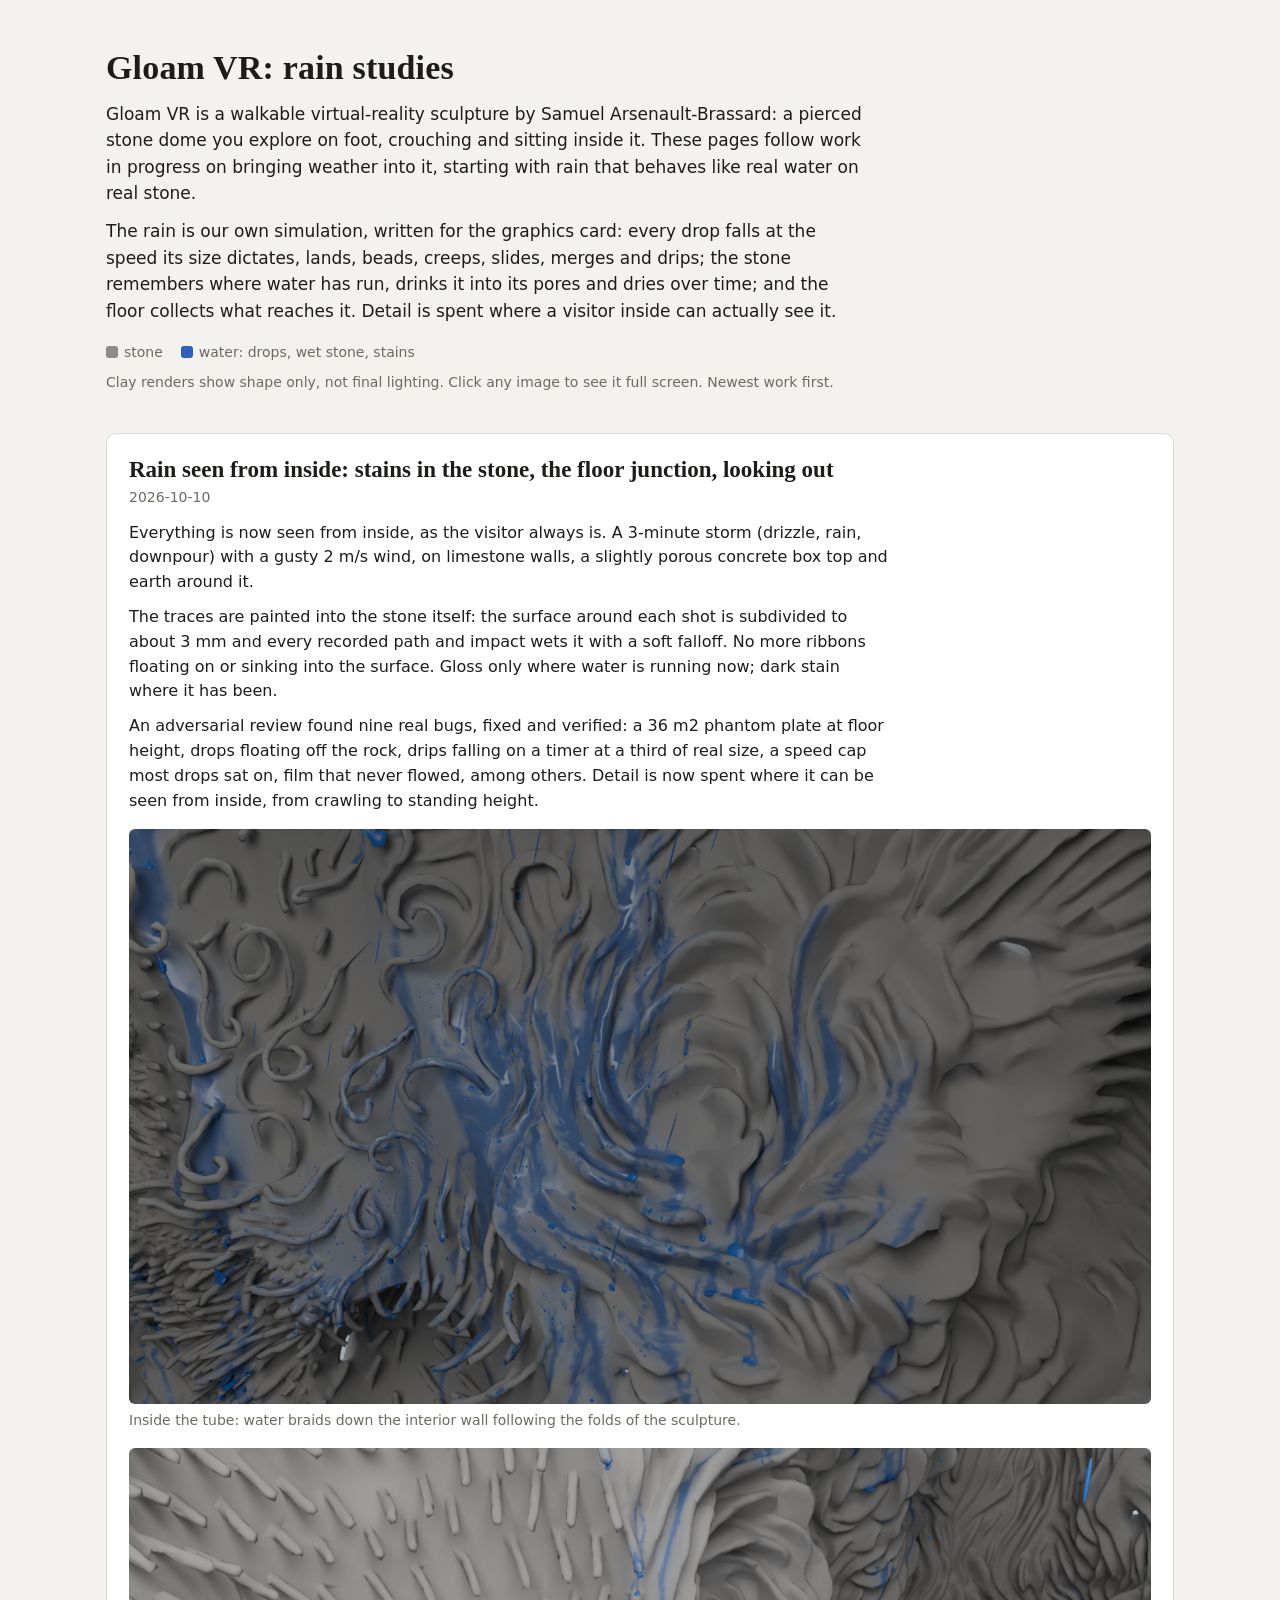
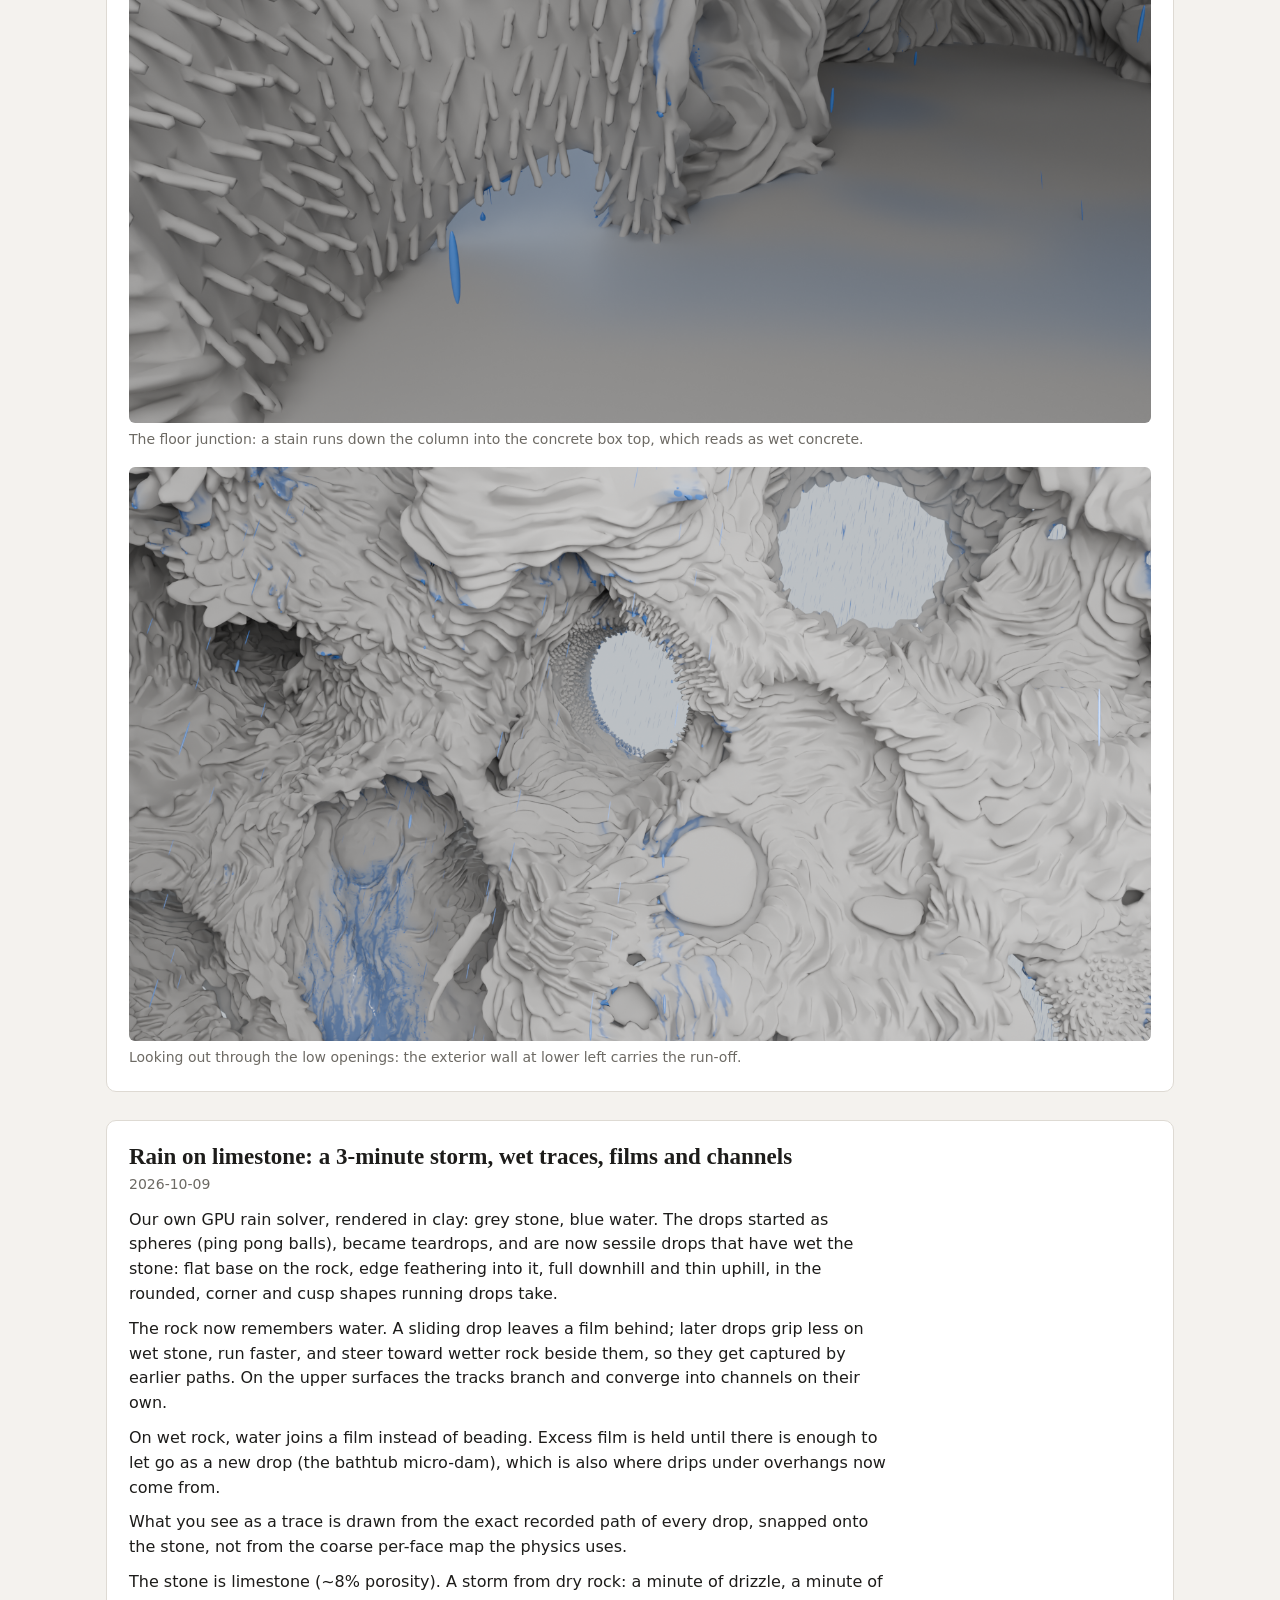
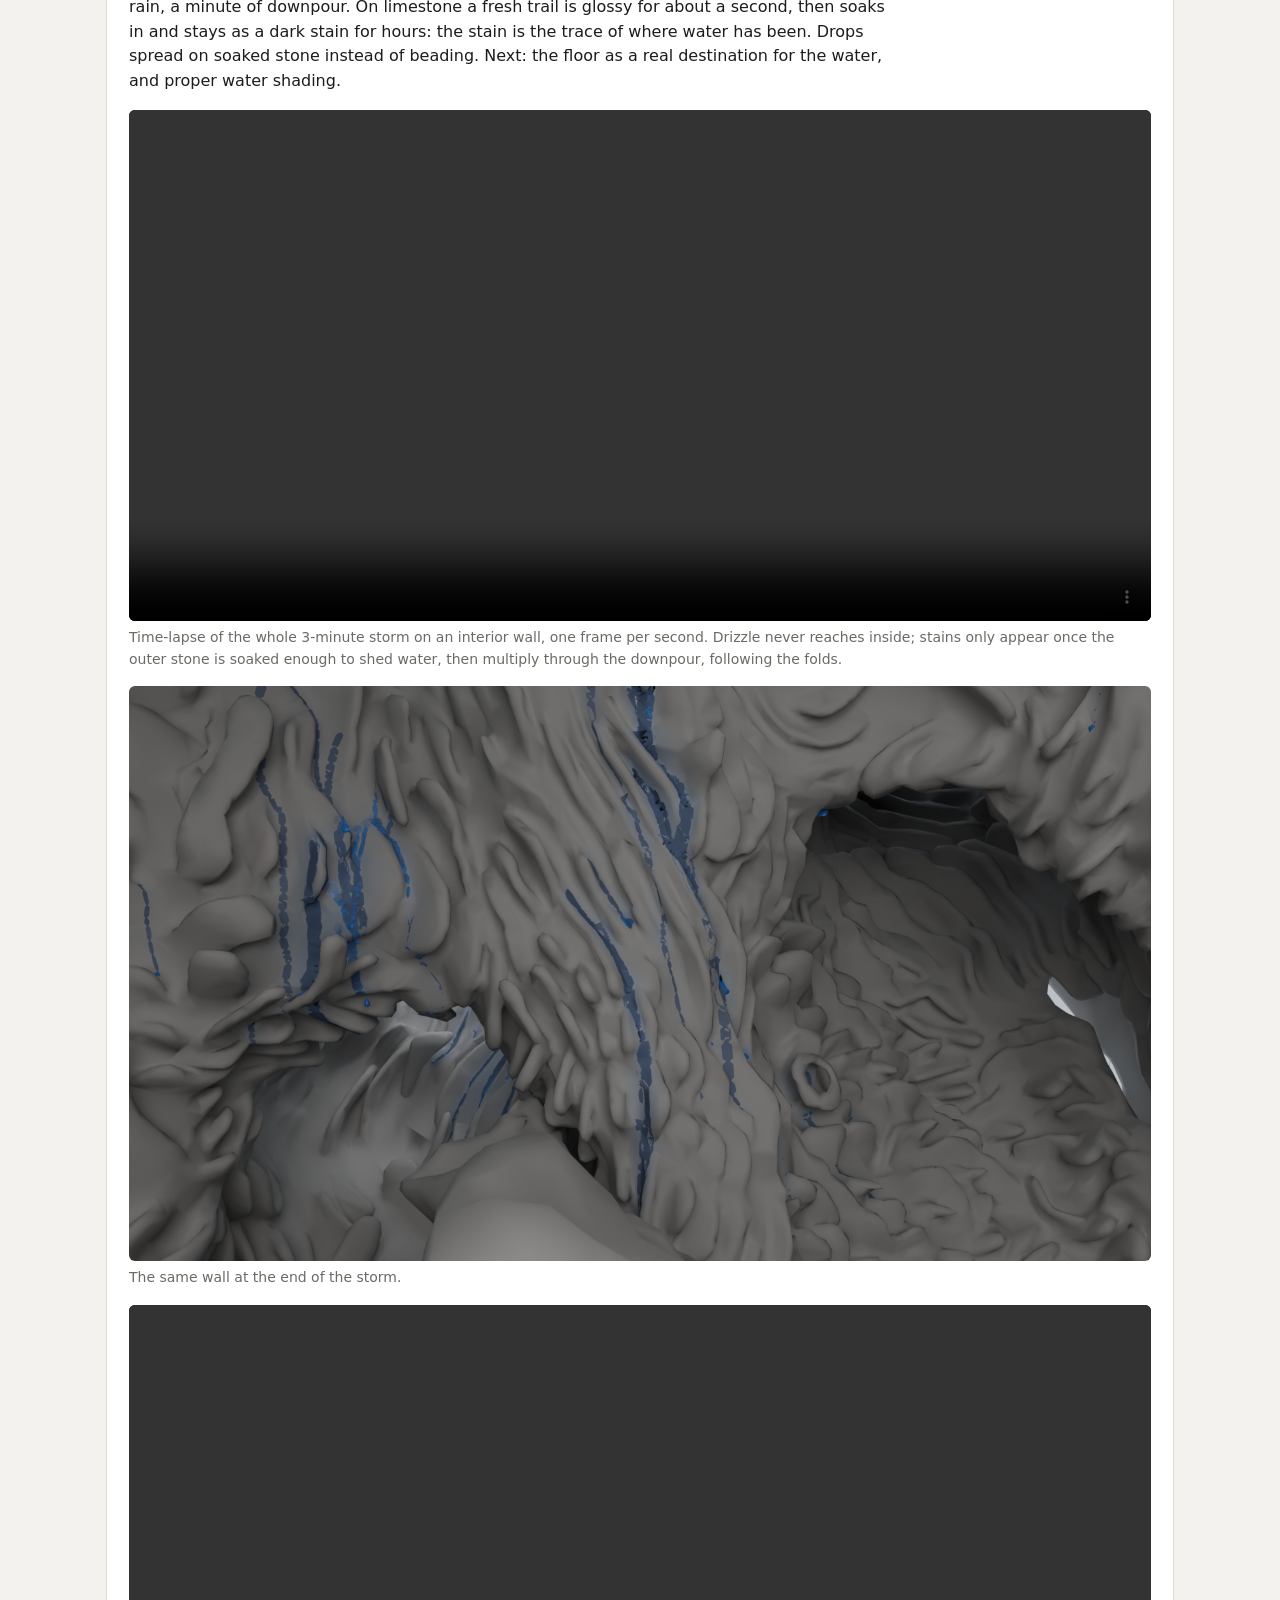
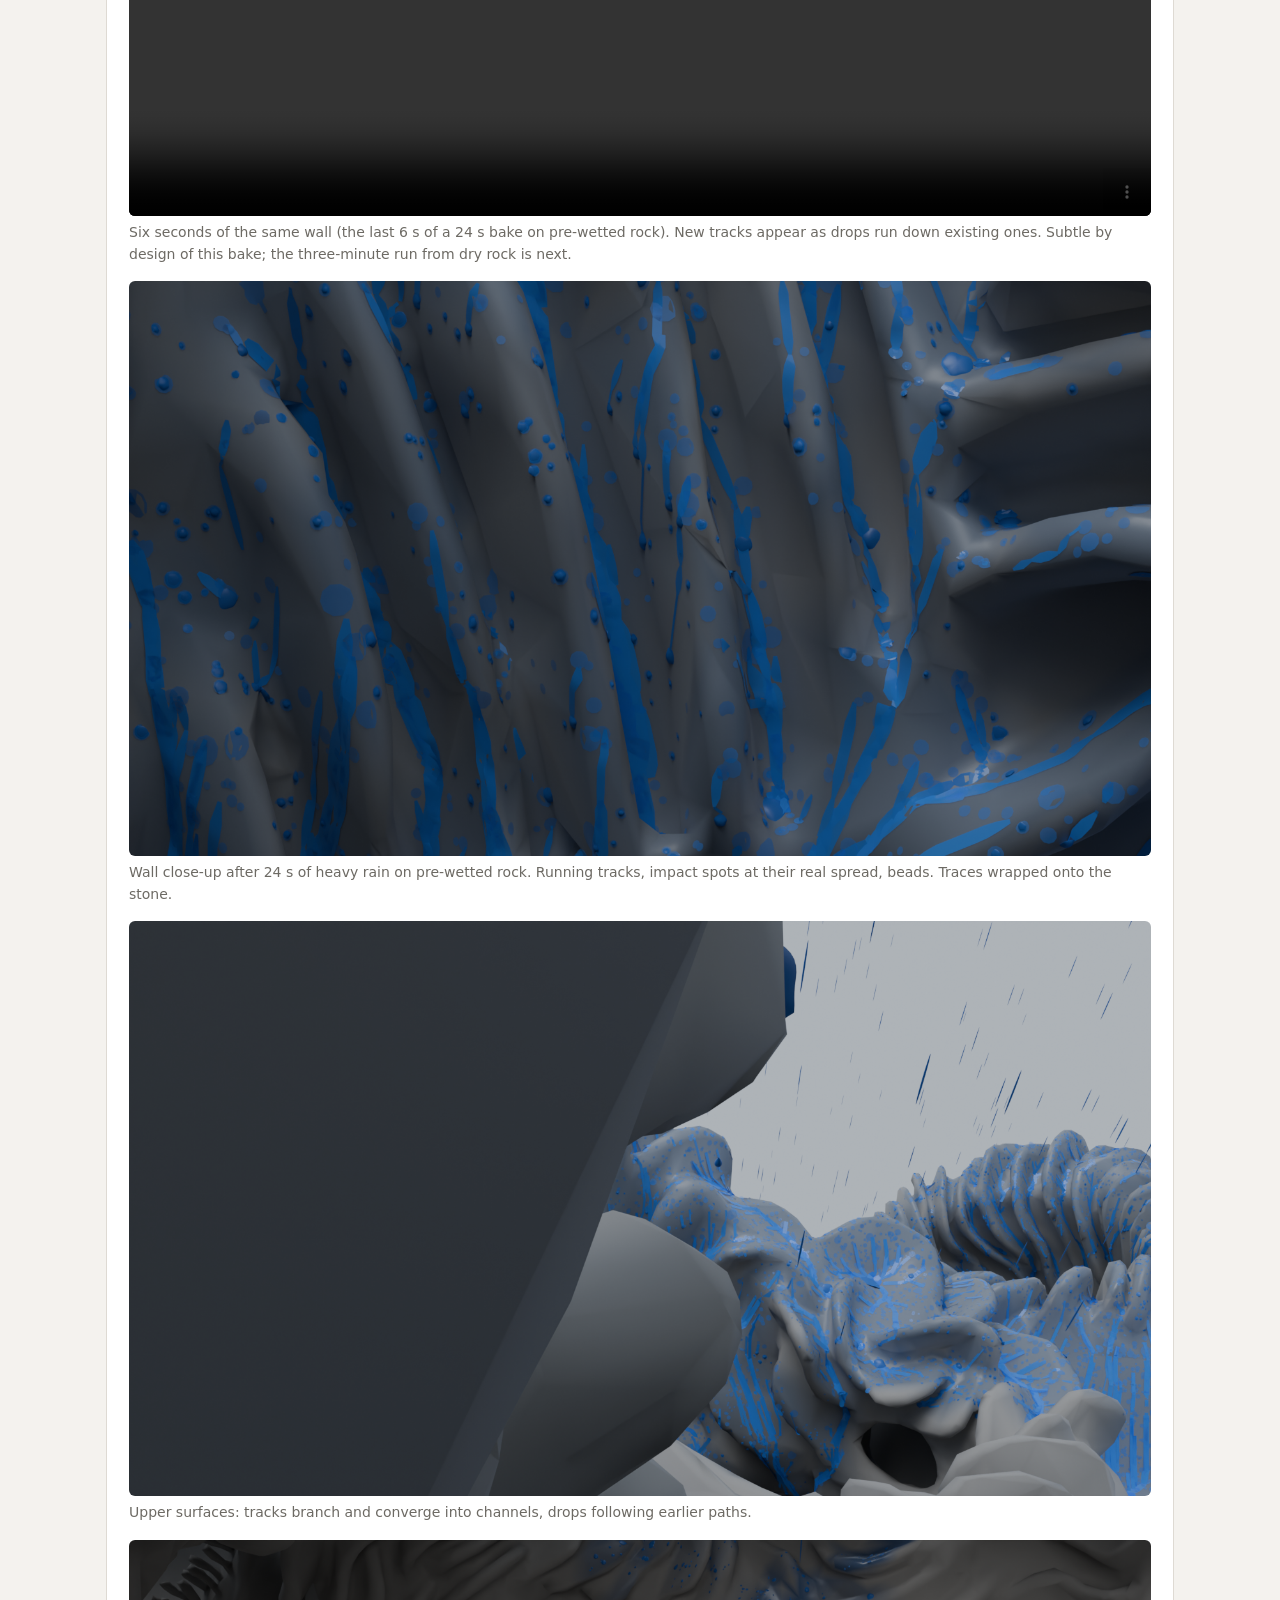
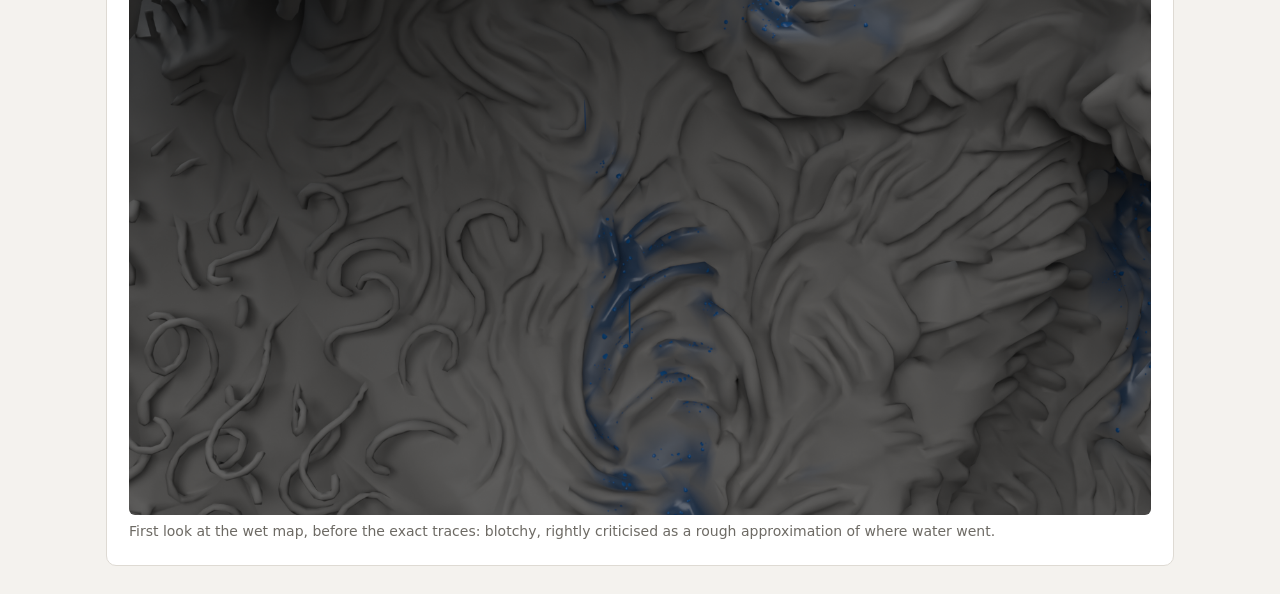
==== index.html @ 087cf515 "Make the site shareable: introduction, legend, typography Co-Authored-By: Claude Opus 5.5 <noreply@a" ====
<!doctype html>
<html lang="en">
<head>
<meta charset="utf-8">
<meta name="viewport" content="width=device-width, initial-scale=1">
<title>Gloam Rain Studies</title>
<style>
  :root {
    --bg: #f4f2ee; --fg: #1d1c1a; --muted: #6d6a64; --card: #ffffff; --line: #dedad3; --accent: #2f5fa8;
  }
  @media (prefers-color-scheme: dark) {
    :root { --bg: #121212; --fg: #e9e6e0; --muted: #9a958c; --card: #1c1c1b; --line: #2e2d2b; --accent: #7fa8e6; }
  }
  * { box-sizing: border-box; }
  body { margin: 0; background: var(--bg); color: var(--fg); font: 16px/1.55 system-ui, -apple-system, "Segoe UI", sans-serif; }
  header, main { max-width: 1100px; margin: 0 auto; padding: 0 16px; }
  header { padding-top: 48px; padding-bottom: 8px; }
  h1 { font: 600 34px/1.15 Georgia, "Times New Roman", serif; margin: 0 0 14px; letter-spacing: 0.005em; }
  .lede { max-width: 760px; margin: 0 0 12px; font-size: 17px; }
  .legend { display: flex; flex-wrap: wrap; gap: 8px 18px; align-items: center; margin: 18px 0 4px; font-size: 14px; color: var(--muted); }
  .legend .sw { display: inline-block; width: 12px; height: 12px; border-radius: 3px; margin-right: 6px; vertical-align: -1px; }
  .legend .stone { background: #8f8d89; } .legend .water { background: #2f5fbf; }
  .legend .note { flex-basis: 100%; }
  .review { background: var(--card); border: 1px solid var(--line); border-radius: 10px; padding: 22px; margin: 28px 0; }
  .review h2 { margin: 0; font: 600 23px/1.25 Georgia, "Times New Roman", serif; }
  .notes { max-width: 760px; }
  .meta { color: var(--muted); font-size: 14px; margin: 2px 0 12px; }
  .notes { margin: 0 0 16px; }
  .notes p { margin: 0 0 10px; }
  .media { display: grid; gap: 16px; }
  figure { margin: 0; }
  figure img, figure video { width: 100%; height: auto; display: block; border-radius: 6px; background: #000; }
  figcaption { color: var(--muted); font-size: 14px; margin-top: 6px; }
  a { color: var(--accent); }
  .empty { color: var(--muted); }
  figure img { cursor: zoom-in; }
  #lightbox { position: fixed; inset: 0; background: rgba(0, 0, 0, 0.94); display: none; z-index: 10;
              align-items: center; justify-content: center; cursor: zoom-out; }
  #lightbox.open { display: flex; }
  #lightbox img { max-width: 100vw; max-height: 100vh; object-fit: contain; }
  #lightbox .cap { position: fixed; left: 0; right: 0; bottom: 0; padding: 10px 16px; color: #ddd; font-size: 14px;
                   background: linear-gradient(transparent, rgba(0, 0, 0, 0.8)); text-align: center; }
  #lightbox button { position: fixed; top: 10px; right: 12px; background: none; border: 0; color: #eee;
                     font-size: 34px; line-height: 1; cursor: pointer; padding: 6px 10px; }
</style>
</head>
<body>
<header>
  <h1>Gloam VR: rain studies</h1>
  <p class="lede">Gloam VR is a walkable virtual-reality sculpture by Samuel Arsenault-Brassard: a pierced stone dome you
    explore on foot, crouching and sitting inside it. These pages follow work in progress on bringing weather into it,
    starting with rain that behaves like real water on real stone.</p>
  <p class="lede">The rain is our own simulation, written for the graphics card: every drop falls at the speed its size
    dictates, lands, beads, creeps, slides, merges and drips; the stone remembers where water has run, drinks it into its
    pores and dries over time; and the floor collects what reaches it. Detail is spent where a visitor inside can
    actually see it.</p>
  <div class="legend">
    <span><i class="sw stone"></i>stone</span>
    <span><i class="sw water"></i>water: drops, wet stone, stains</span>
    <span class="note">Clay renders show shape only, not final lighting. Click any image to see it full screen.
      Newest work first.</span>
  </div>
</header>
<main id="reviews"><p class="empty">Loading...</p></main>
<div id="lightbox" role="dialog" aria-label="Full screen image"><img alt=""><div class="cap"></div><button aria-label="Close">&times;</button></div>
<script>
  // full screen viewer: click an image; Esc, click or the x closes; arrows step through that review's images
  const lb = document.getElementById("lightbox"), lbImg = lb.querySelector("img"), lbCap = lb.querySelector(".cap");
  let group = [], at = 0;
  function show(i) { at = (i + group.length) % group.length; lbImg.src = group[at].src; lbCap.textContent = group[at].alt || ""; }
  function openFrom(img) {
    group = Array.from(img.closest(".review").querySelectorAll("figure img"));
    show(group.indexOf(img)); lb.classList.add("open");
    if (lb.requestFullscreen) lb.requestFullscreen().catch(() => {});
  }
  function close() { lb.classList.remove("open"); if (document.fullscreenElement) document.exitFullscreen().catch(() => {}); }
  lb.addEventListener("click", close);
  document.addEventListener("fullscreenchange", () => { if (!document.fullscreenElement) lb.classList.remove("open"); });
  document.addEventListener("keydown", e => {
    if (!lb.classList.contains("open")) return;
    if (e.key === "Escape") close();
    else if (e.key === "ArrowRight") show(at + 1);
    else if (e.key === "ArrowLeft") show(at - 1);
  });
  document.addEventListener("click", e => { if (e.target.matches("figure img")) openFrom(e.target); });
</script>
<script>
  // reviews.json: [{id, date, title, notes: [paragraphs], media: [{type: "image"|"video", src, caption}]}]
  fetch("reviews.json", { cache: "no-store" })
    .then(r => r.json())
    .then(list => {
      const root = document.getElementById("reviews");
      root.innerHTML = "";
      list.sort((a, b) => (a.date < b.date ? 1 : -1));
      for (const rv of list) {
        const sec = document.createElement("section");
        sec.className = "review"; sec.id = rv.id;
        const h = document.createElement("h2"); h.textContent = rv.title; sec.appendChild(h);
        const m = document.createElement("div"); m.className = "meta"; m.textContent = rv.date; sec.appendChild(m);
        const notes = document.createElement("div"); notes.className = "notes";
        for (const para of rv.notes || []) { const p = document.createElement("p"); p.textContent = para; notes.appendChild(p); }
        sec.appendChild(notes);
        const grid = document.createElement("div"); grid.className = "media";
        for (const it of rv.media || []) {
          const fig = document.createElement("figure");
          let el;
          if (it.type === "video") {
            el = document.createElement("video");
            el.src = it.src; el.controls = true; el.loop = true; el.muted = true; el.playsInline = true; el.preload = "metadata";
          } else {
            el = document.createElement("img"); el.src = it.src; el.loading = "lazy"; el.alt = it.caption || "";
          }
          fig.appendChild(el);
          if (it.caption) { const c = document.createElement("figcaption"); c.textContent = it.caption; fig.appendChild(c); }
          grid.appendChild(fig);
        }
        sec.appendChild(grid);
        root.appendChild(sec);
      }
    })
    .catch(() => { document.getElementById("reviews").innerHTML = '<p class="empty">Could not load reviews.json.</p>'; });
</script>
</body>
</html>
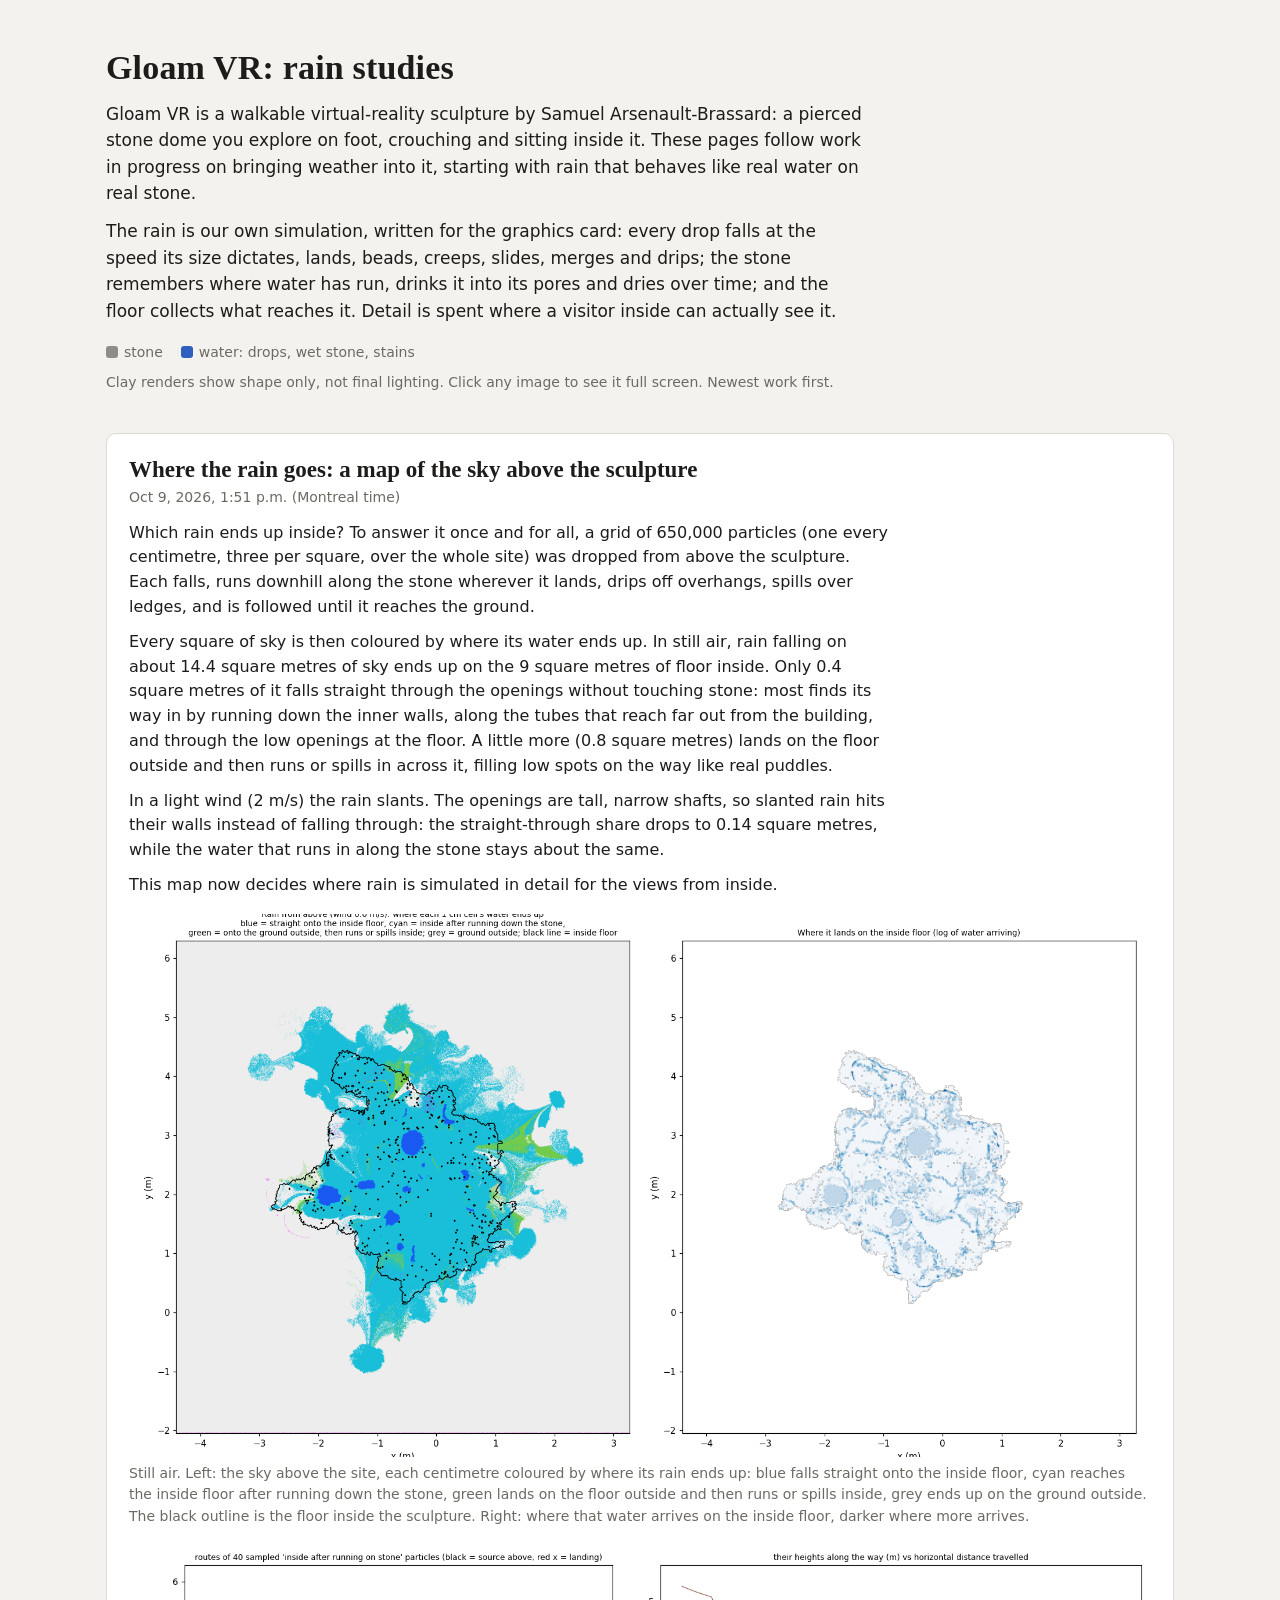
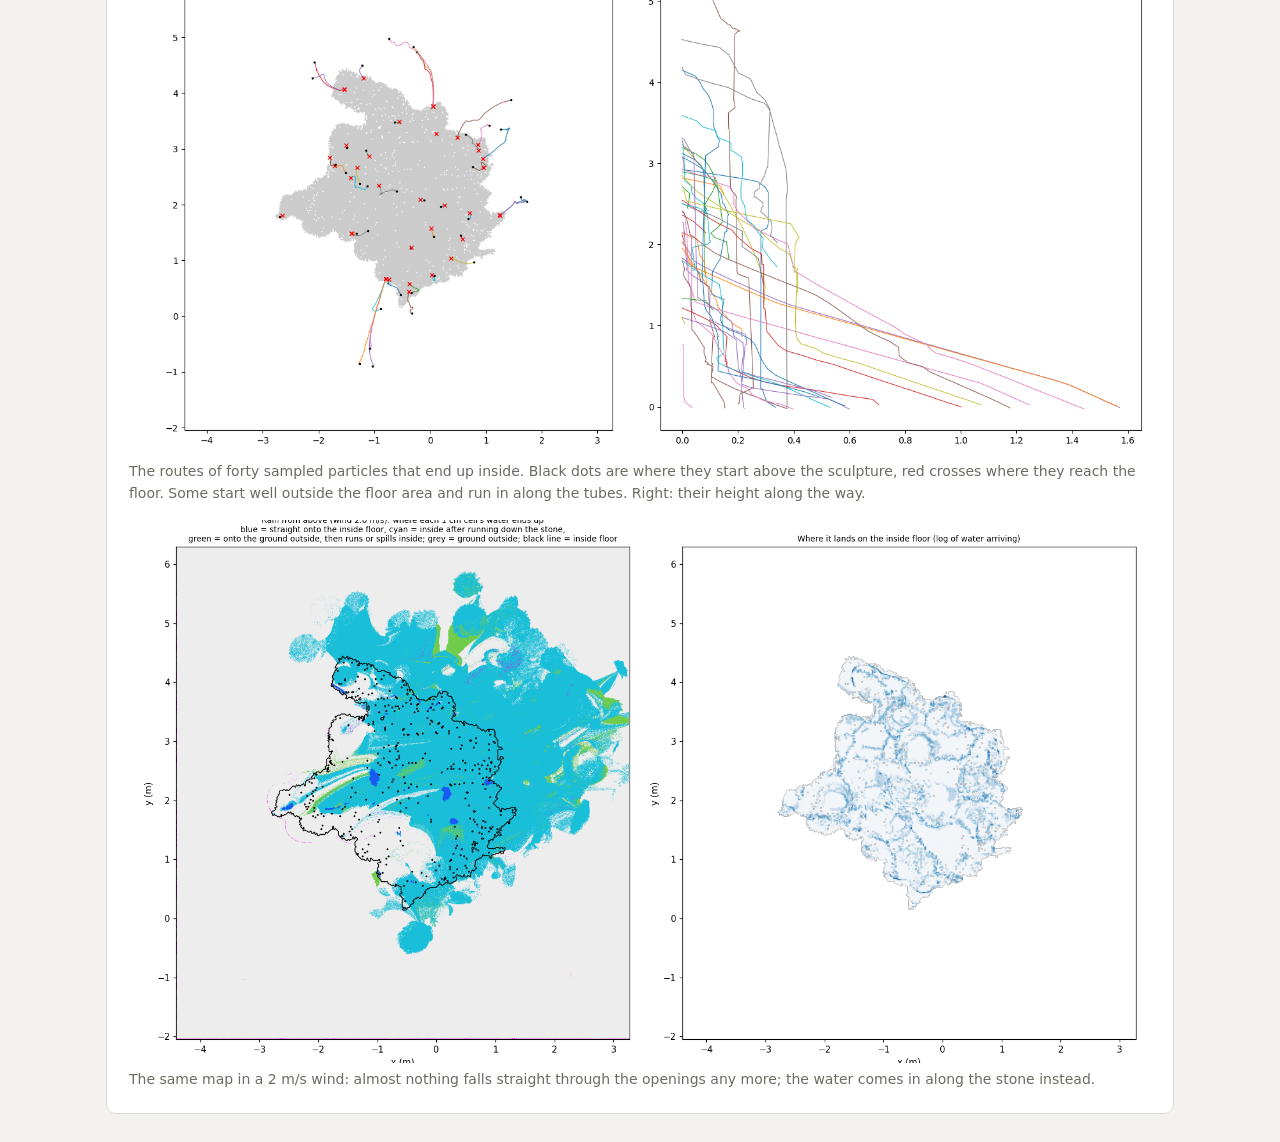
==== commit ed7ee04a: "Show the time each review was posted (Montreal time), not just the date" ====
--- a/index.html
+++ b/index.html
@@ -85,18 +85,23 @@
   document.addEventListener("click", e => { if (e.target.matches("figure img")) openFrom(e.target); });
 </script>
 <script>
-  // reviews.json: [{id, date, title, notes: [paragraphs], media: [{type: "image"|"video", src, caption}]}]
+  // reviews.json: [{id, date, posted (ISO time with offset), title, notes: [paragraphs], media: [{type: "image"|"video", src, caption}]}]
   fetch("reviews.json", { cache: "no-store" })
     .then(r => r.json())
     .then(list => {
       const root = document.getElementById("reviews");
       root.innerHTML = "";
-      list.sort((a, b) => (a.date < b.date ? 1 : -1));
+      // posted: ISO time with offset (e.g. 2026-10-09T13:51-04:00); older entries fall back to date
+      const when = (rv) => new Date(rv.posted || (rv.date + "T00:00:00-04:00")).getTime();
+      list.sort((a, b) => when(b) - when(a));
       for (const rv of list) {
         const sec = document.createElement("section");
         sec.className = "review"; sec.id = rv.id;
         const h = document.createElement("h2"); h.textContent = rv.title; sec.appendChild(h);
-        const m = document.createElement("div"); m.className = "meta"; m.textContent = rv.date; sec.appendChild(m);
+        const m = document.createElement("div"); m.className = "meta"; m.textContent = rv.posted
+          ? new Date(rv.posted).toLocaleString("en-CA", {timeZone: "America/Toronto", dateStyle: "medium", timeStyle: "short"}) + " (Montreal time)"
+          : rv.date;
+        sec.appendChild(m);
         const notes = document.createElement("div"); notes.className = "notes";
         for (const para of rv.notes || []) { const p = document.createElement("p"); p.textContent = para; notes.appendChild(p); }
         sec.appendChild(notes);
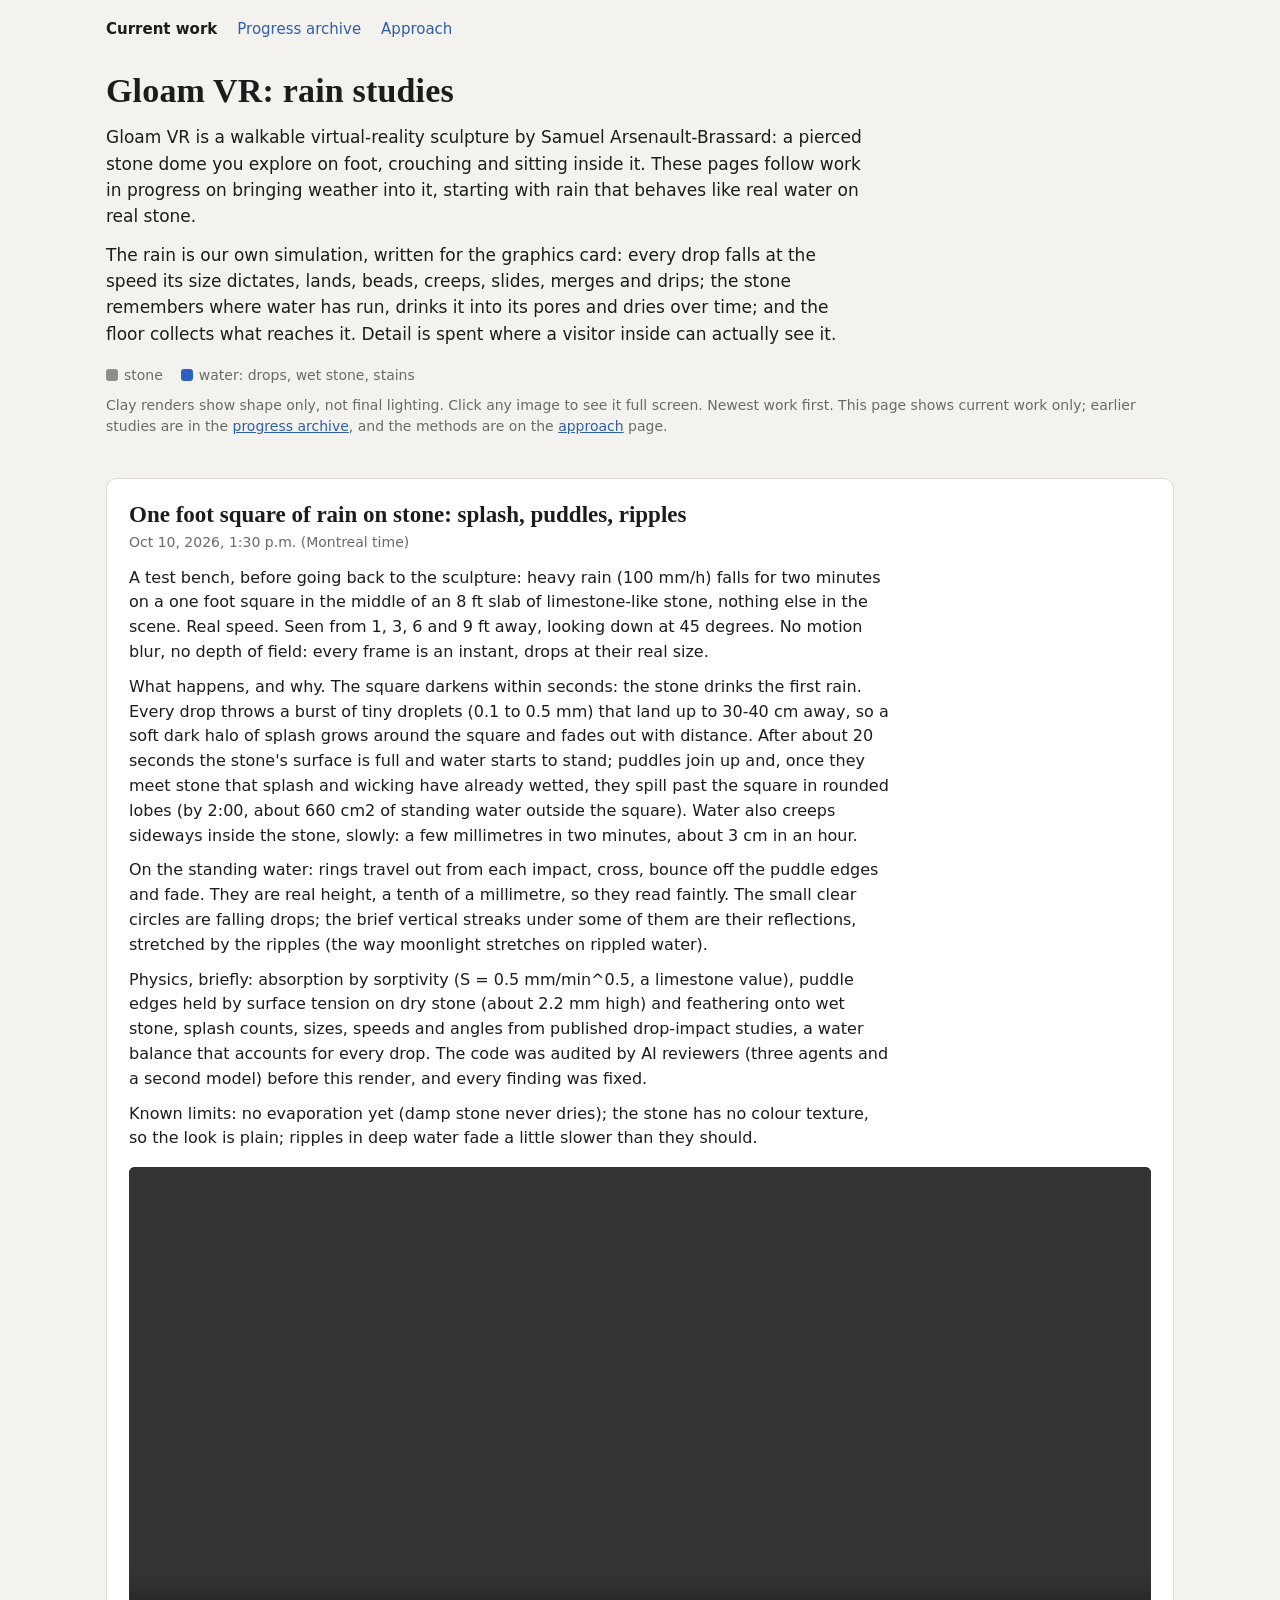
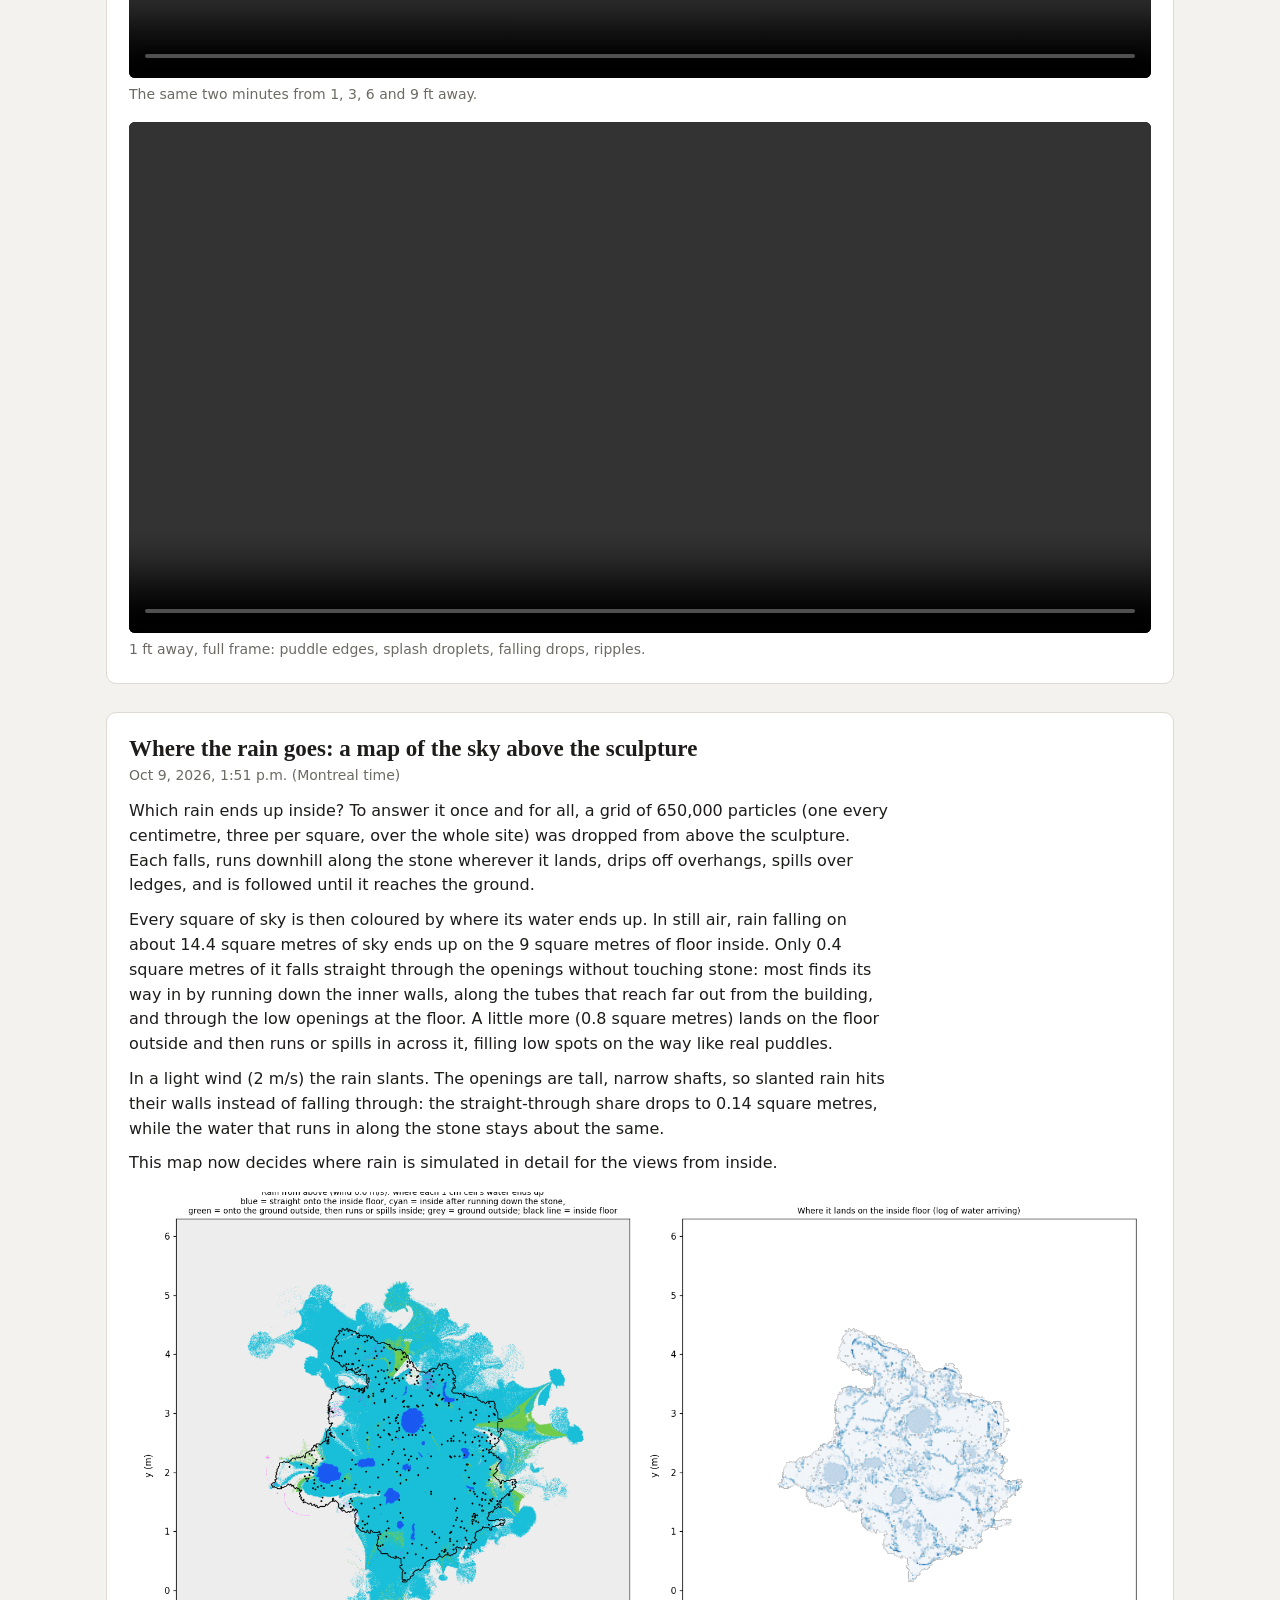
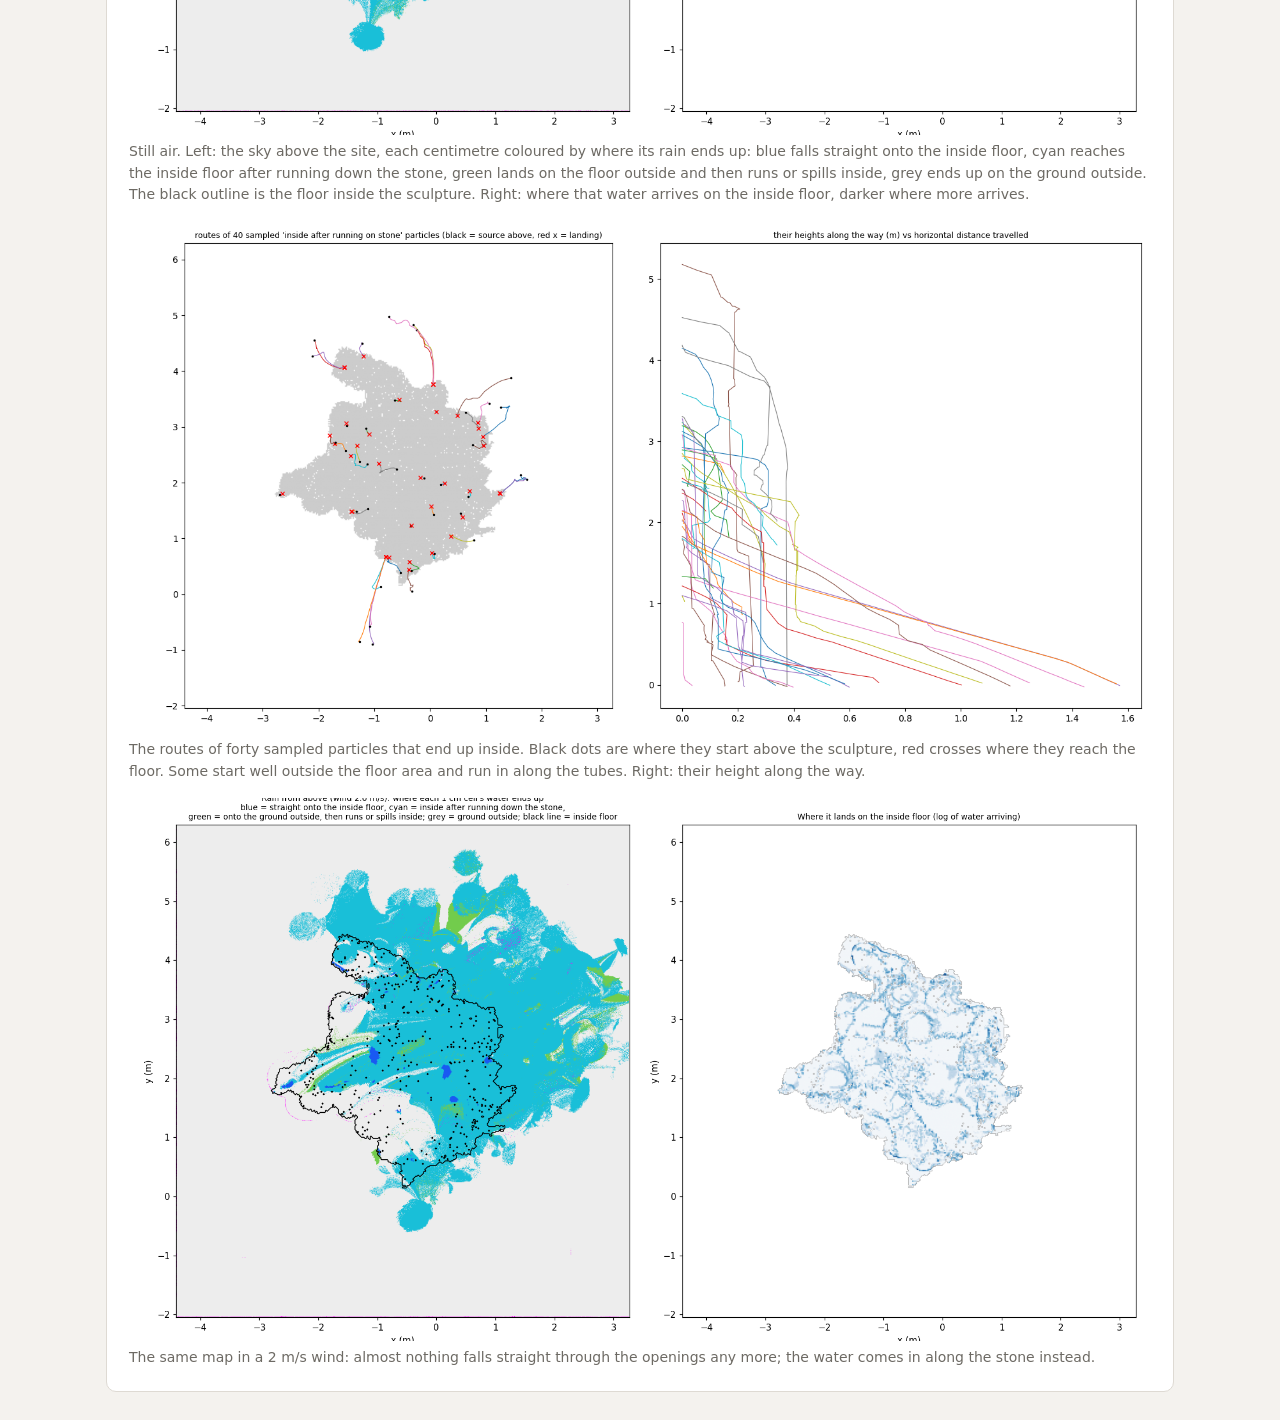
==== commit 11ea4de1: "Progress archive and approach page Superseded reviews are kept instead of deleted: the three rain en" ====
--- a/index.html
+++ b/index.html
@@ -4,47 +4,14 @@
 <meta charset="utf-8">
 <meta name="viewport" content="width=device-width, initial-scale=1">
 <title>Gloam Rain Studies</title>
-<style>
-  :root {
-    --bg: #f4f2ee; --fg: #1d1c1a; --muted: #6d6a64; --card: #ffffff; --line: #dedad3; --accent: #2f5fa8;
-  }
-  @media (prefers-color-scheme: dark) {
-    :root { --bg: #121212; --fg: #e9e6e0; --muted: #9a958c; --card: #1c1c1b; --line: #2e2d2b; --accent: #7fa8e6; }
-  }
-  * { box-sizing: border-box; }
-  body { margin: 0; background: var(--bg); color: var(--fg); font: 16px/1.55 system-ui, -apple-system, "Segoe UI", sans-serif; }
-  header, main { max-width: 1100px; margin: 0 auto; padding: 0 16px; }
-  header { padding-top: 48px; padding-bottom: 8px; }
-  h1 { font: 600 34px/1.15 Georgia, "Times New Roman", serif; margin: 0 0 14px; letter-spacing: 0.005em; }
-  .lede { max-width: 760px; margin: 0 0 12px; font-size: 17px; }
-  .legend { display: flex; flex-wrap: wrap; gap: 8px 18px; align-items: center; margin: 18px 0 4px; font-size: 14px; color: var(--muted); }
-  .legend .sw { display: inline-block; width: 12px; height: 12px; border-radius: 3px; margin-right: 6px; vertical-align: -1px; }
-  .legend .stone { background: #8f8d89; } .legend .water { background: #2f5fbf; }
-  .legend .note { flex-basis: 100%; }
-  .review { background: var(--card); border: 1px solid var(--line); border-radius: 10px; padding: 22px; margin: 28px 0; }
-  .review h2 { margin: 0; font: 600 23px/1.25 Georgia, "Times New Roman", serif; }
-  .notes { max-width: 760px; }
-  .meta { color: var(--muted); font-size: 14px; margin: 2px 0 12px; }
-  .notes { margin: 0 0 16px; }
-  .notes p { margin: 0 0 10px; }
-  .media { display: grid; gap: 16px; }
-  figure { margin: 0; }
-  figure img, figure video { width: 100%; height: auto; display: block; border-radius: 6px; background: #000; }
-  figcaption { color: var(--muted); font-size: 14px; margin-top: 6px; }
-  a { color: var(--accent); }
-  .empty { color: var(--muted); }
-  figure img { cursor: zoom-in; }
-  #lightbox { position: fixed; inset: 0; background: rgba(0, 0, 0, 0.94); display: none; z-index: 10;
-              align-items: center; justify-content: center; cursor: zoom-out; }
-  #lightbox.open { display: flex; }
-  #lightbox img { max-width: 100vw; max-height: 100vh; object-fit: contain; }
-  #lightbox .cap { position: fixed; left: 0; right: 0; bottom: 0; padding: 10px 16px; color: #ddd; font-size: 14px;
-                   background: linear-gradient(transparent, rgba(0, 0, 0, 0.8)); text-align: center; }
-  #lightbox button { position: fixed; top: 10px; right: 12px; background: none; border: 0; color: #eee;
-                     font-size: 34px; line-height: 1; cursor: pointer; padding: 6px 10px; }
-</style>
+<link rel="stylesheet" href="site.css">
 </head>
 <body>
+<nav class="site" aria-label="Site">
+  <a href="index.html" aria-current="page">Current work</a>
+  <a href="archive.html">Progress archive</a>
+  <a href="approach.html">Approach</a>
+</nav>
 <header>
   <h1>Gloam VR: rain studies</h1>
   <p class="lede">Gloam VR is a walkable virtual-reality sculpture by Samuel Arsenault-Brassard: a pierced stone dome you
@@ -58,72 +25,13 @@
     <span><i class="sw stone"></i>stone</span>
     <span><i class="sw water"></i>water: drops, wet stone, stains</span>
     <span class="note">Clay renders show shape only, not final lighting. Click any image to see it full screen.
-      Newest work first.</span>
+      Newest work first. This page shows current work only; earlier studies are in the
+      <a href="archive.html">progress archive</a>, and the methods are on the <a href="approach.html">approach</a> page.</span>
   </div>
 </header>
 <main id="reviews"><p class="empty">Loading...</p></main>
 <div id="lightbox" role="dialog" aria-label="Full screen image"><img alt=""><div class="cap"></div><button aria-label="Close">&times;</button></div>
-<script>
-  // full screen viewer: click an image; Esc, click or the x closes; arrows step through that review's images
-  const lb = document.getElementById("lightbox"), lbImg = lb.querySelector("img"), lbCap = lb.querySelector(".cap");
-  let group = [], at = 0;
-  function show(i) { at = (i + group.length) % group.length; lbImg.src = group[at].src; lbCap.textContent = group[at].alt || ""; }
-  function openFrom(img) {
-    group = Array.from(img.closest(".review").querySelectorAll("figure img"));
-    show(group.indexOf(img)); lb.classList.add("open");
-    if (lb.requestFullscreen) lb.requestFullscreen().catch(() => {});
-  }
-  function close() { lb.classList.remove("open"); if (document.fullscreenElement) document.exitFullscreen().catch(() => {}); }
-  lb.addEventListener("click", close);
-  document.addEventListener("fullscreenchange", () => { if (!document.fullscreenElement) lb.classList.remove("open"); });
-  document.addEventListener("keydown", e => {
-    if (!lb.classList.contains("open")) return;
-    if (e.key === "Escape") close();
-    else if (e.key === "ArrowRight") show(at + 1);
-    else if (e.key === "ArrowLeft") show(at - 1);
-  });
-  document.addEventListener("click", e => { if (e.target.matches("figure img")) openFrom(e.target); });
-</script>
-<script>
-  // reviews.json: [{id, date, posted (ISO time with offset), title, notes: [paragraphs], media: [{type: "image"|"video", src, caption}]}]
-  fetch("reviews.json", { cache: "no-store" })
-    .then(r => r.json())
-    .then(list => {
-      const root = document.getElementById("reviews");
-      root.innerHTML = "";
-      // posted: ISO time with offset (e.g. 2026-10-09T13:51-04:00); older entries fall back to date
-      const when = (rv) => new Date(rv.posted || (rv.date + "T00:00:00-04:00")).getTime();
-      list.sort((a, b) => when(b) - when(a));
-      for (const rv of list) {
-        const sec = document.createElement("section");
-        sec.className = "review"; sec.id = rv.id;
-        const h = document.createElement("h2"); h.textContent = rv.title; sec.appendChild(h);
-        const m = document.createElement("div"); m.className = "meta"; m.textContent = rv.posted
-          ? new Date(rv.posted).toLocaleString("en-CA", {timeZone: "America/Toronto", dateStyle: "medium", timeStyle: "short"}) + " (Montreal time)"
-          : rv.date;
-        sec.appendChild(m);
-        const notes = document.createElement("div"); notes.className = "notes";
-        for (const para of rv.notes || []) { const p = document.createElement("p"); p.textContent = para; notes.appendChild(p); }
-        sec.appendChild(notes);
-        const grid = document.createElement("div"); grid.className = "media";
-        for (const it of rv.media || []) {
-          const fig = document.createElement("figure");
-          let el;
-          if (it.type === "video") {
-            el = document.createElement("video");
-            el.src = it.src; el.controls = true; el.loop = true; el.muted = true; el.playsInline = true; el.preload = "metadata";
-          } else {
-            el = document.createElement("img"); el.src = it.src; el.loading = "lazy"; el.alt = it.caption || "";
-          }
-          fig.appendChild(el);
-          if (it.caption) { const c = document.createElement("figcaption"); c.textContent = it.caption; fig.appendChild(c); }
-          grid.appendChild(fig);
-        }
-        sec.appendChild(grid);
-        root.appendChild(sec);
-      }
-    })
-    .catch(() => { document.getElementById("reviews").innerHTML = '<p class="empty">Could not load reviews.json.</p>'; });
-</script>
+<script src="site.js"></script>
+<script>renderReviews("current");</script>
 </body>
 </html>
--- a/site.css
+++ b/site.css
@@ -0,0 +1,63 @@
+:root {
+  --bg: #f4f2ee; --fg: #1d1c1a; --muted: #6d6a64; --card: #ffffff; --line: #dedad3; --accent: #2f5fa8;
+  --note-bg: #efece6;
+}
+@media (prefers-color-scheme: dark) {
+  :root { --bg: #121212; --fg: #e9e6e0; --muted: #9a958c; --card: #1c1c1b; --line: #2e2d2b; --accent: #7fa8e6;
+          --note-bg: #232321; }
+}
+* { box-sizing: border-box; }
+body { margin: 0; background: var(--bg); color: var(--fg); font: 16px/1.55 system-ui, -apple-system, "Segoe UI", sans-serif; }
+header, main, nav.site { max-width: 1100px; margin: 0 auto; padding: 0 16px; }
+nav.site { padding-top: 18px; display: flex; flex-wrap: wrap; gap: 6px 20px; font-size: 15px; }
+nav.site a { text-decoration: none; }
+nav.site a:hover { text-decoration: underline; }
+nav.site a[aria-current="page"] { color: var(--fg); font-weight: 600; }
+header { padding-top: 30px; padding-bottom: 8px; }
+h1 { font: 600 34px/1.15 Georgia, "Times New Roman", serif; margin: 0 0 14px; letter-spacing: 0.005em; }
+.lede { max-width: 760px; margin: 0 0 12px; font-size: 17px; }
+.legend { display: flex; flex-wrap: wrap; gap: 8px 18px; align-items: center; margin: 18px 0 4px; font-size: 14px; color: var(--muted); }
+.legend .sw { display: inline-block; width: 12px; height: 12px; border-radius: 3px; margin-right: 6px; vertical-align: -1px; }
+.legend .stone { background: #8f8d89; } .legend .water { background: #2f5fbf; }
+.legend .note { flex-basis: 100%; }
+.review { background: var(--card); border: 1px solid var(--line); border-radius: 10px; padding: 22px; margin: 28px 0; }
+.review h2 { margin: 0; font: 600 23px/1.25 Georgia, "Times New Roman", serif; }
+.notes { max-width: 760px; }
+.meta { color: var(--muted); font-size: 14px; margin: 2px 0 12px; }
+.badge { display: inline-block; font-size: 12px; line-height: 1; padding: 4px 7px; border-radius: 4px; margin-left: 8px;
+         border: 1px solid var(--line); text-transform: uppercase; letter-spacing: 0.04em; vertical-align: 1px; }
+.badge.current { color: var(--accent); border-color: var(--accent); }
+.notes { margin: 0 0 16px; }
+.notes p { margin: 0 0 10px; }
+.next { max-width: 760px; background: var(--note-bg); border-left: 3px solid var(--accent); border-radius: 4px;
+        padding: 10px 14px; margin: 0 0 16px; font-size: 15px; }
+.next h3 { margin: 0 0 4px; font-size: 13px; text-transform: uppercase; letter-spacing: 0.05em; color: var(--muted); }
+.next p { margin: 0 0 6px; }
+.next p:last-child { margin-bottom: 0; }
+.media { display: grid; gap: 16px; }
+figure { margin: 0; }
+figure img, figure video { width: 100%; height: auto; display: block; border-radius: 6px; background: #000; }
+figcaption { color: var(--muted); font-size: 14px; margin-top: 6px; }
+a { color: var(--accent); }
+.empty { color: var(--muted); }
+figure img { cursor: zoom-in; }
+#lightbox { position: fixed; inset: 0; background: rgba(0, 0, 0, 0.94); display: none; z-index: 10;
+            align-items: center; justify-content: center; cursor: zoom-out; }
+#lightbox.open { display: flex; }
+#lightbox img { max-width: 100vw; max-height: 100vh; object-fit: contain; }
+#lightbox .cap { position: fixed; left: 0; right: 0; bottom: 0; padding: 10px 16px; color: #ddd; font-size: 14px;
+                 background: linear-gradient(transparent, rgba(0, 0, 0, 0.8)); text-align: center; }
+#lightbox button { position: fixed; top: 10px; right: 12px; background: none; border: 0; color: #eee;
+                   font-size: 34px; line-height: 1; cursor: pointer; padding: 6px 10px; }
+
+/* approach page: one readable column of prose */
+.prose { max-width: 760px; padding-bottom: 48px; }
+.prose h2 { font: 600 24px/1.25 Georgia, "Times New Roman", serif; margin: 36px 0 10px; }
+.prose h3 { font-size: 17px; margin: 22px 0 6px; }
+.prose p, .prose li { margin: 0 0 10px; }
+.prose ul, .prose ol { padding-left: 22px; margin: 0 0 12px; }
+.prose dl { margin: 0; }
+.prose dt { font-weight: 600; margin-top: 14px; }
+.prose dt .when { font-weight: 400; color: var(--muted); font-size: 14px; margin-left: 6px; }
+.prose dd { margin: 4px 0 0; }
+.prose .small { color: var(--muted); font-size: 14px; }
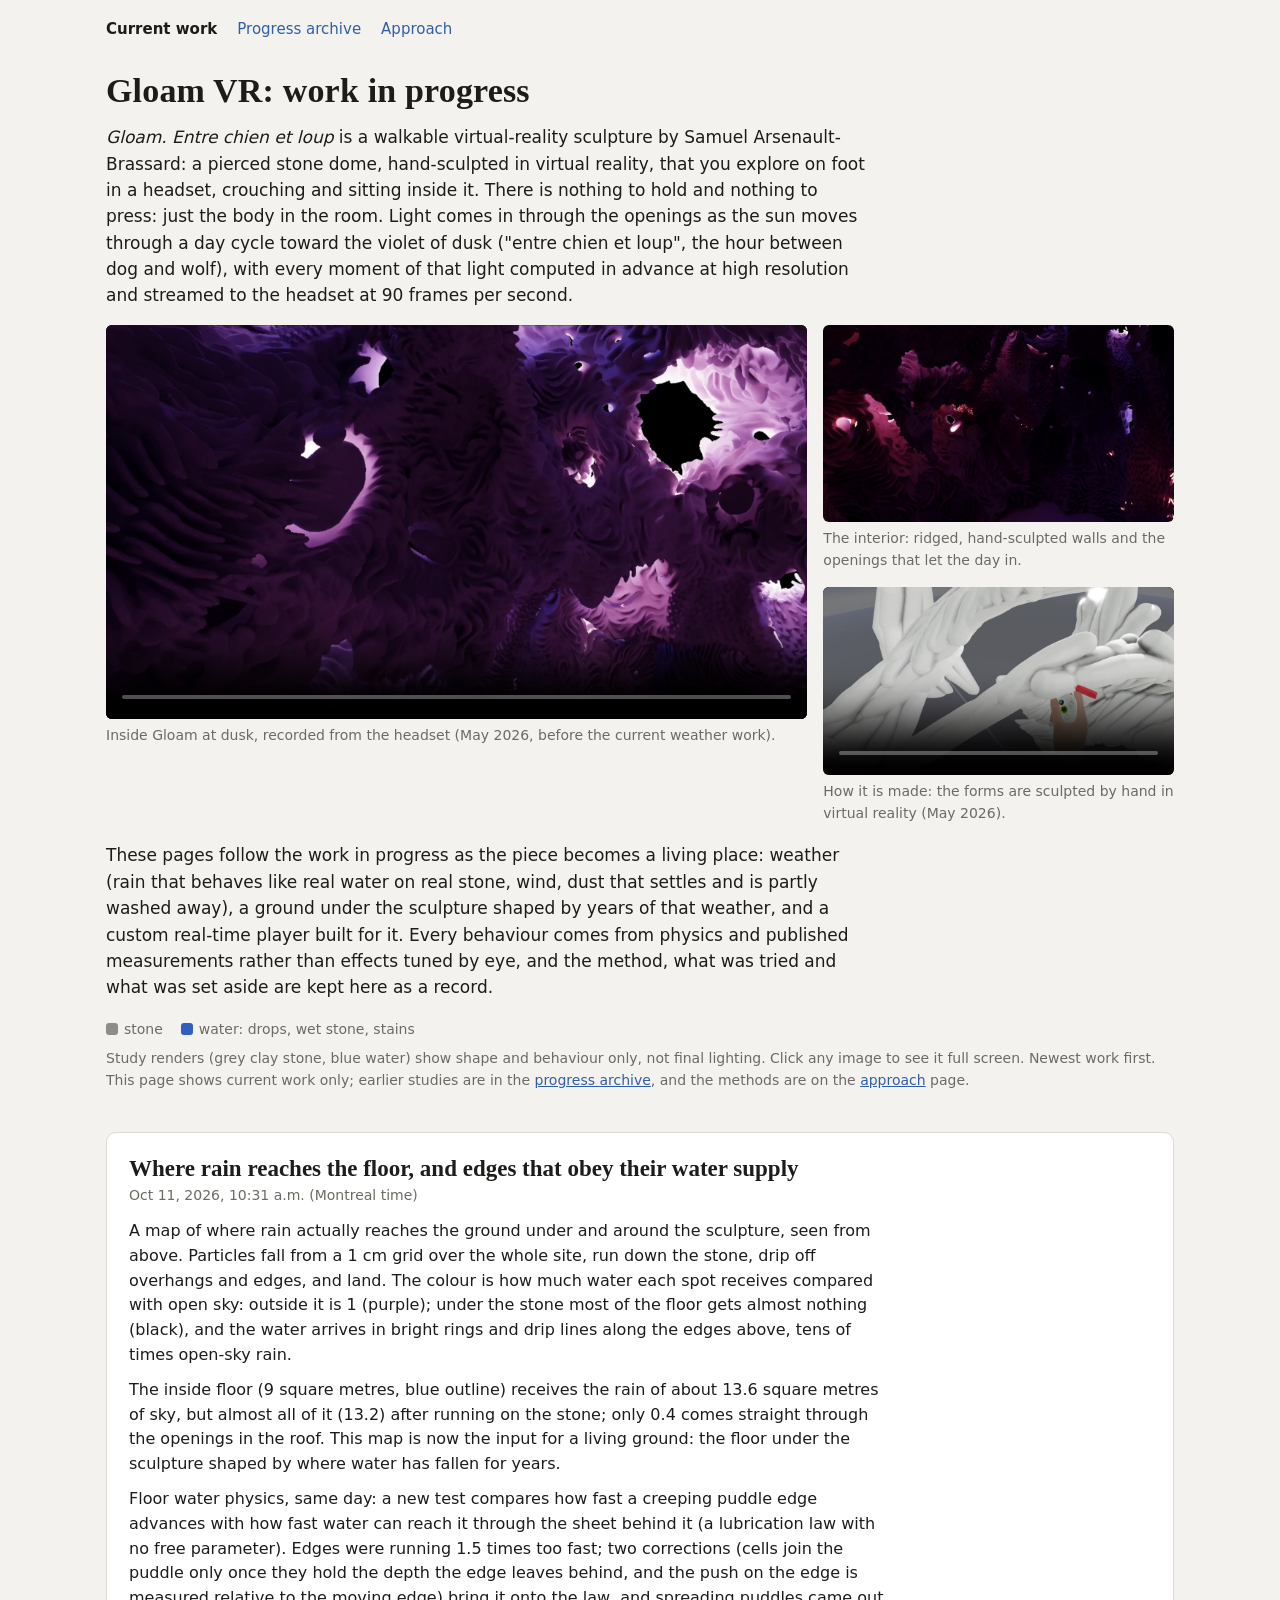
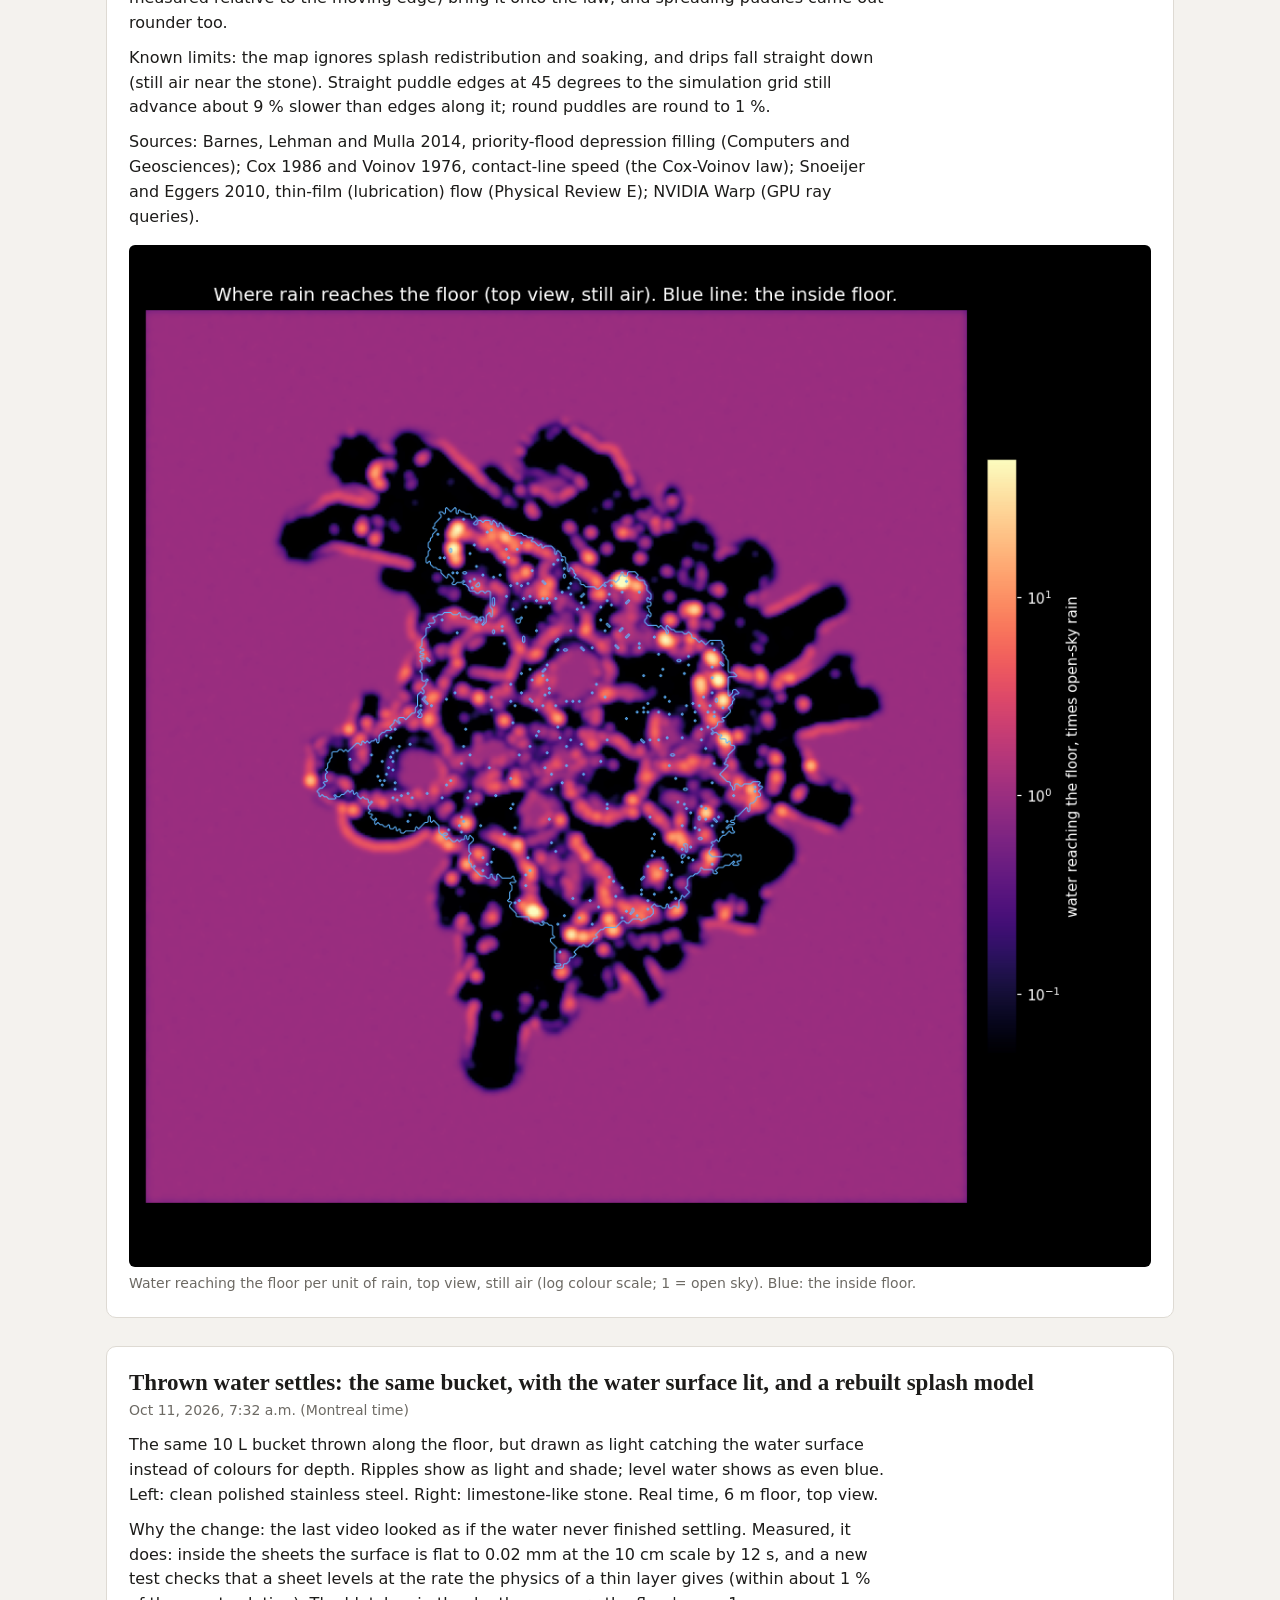
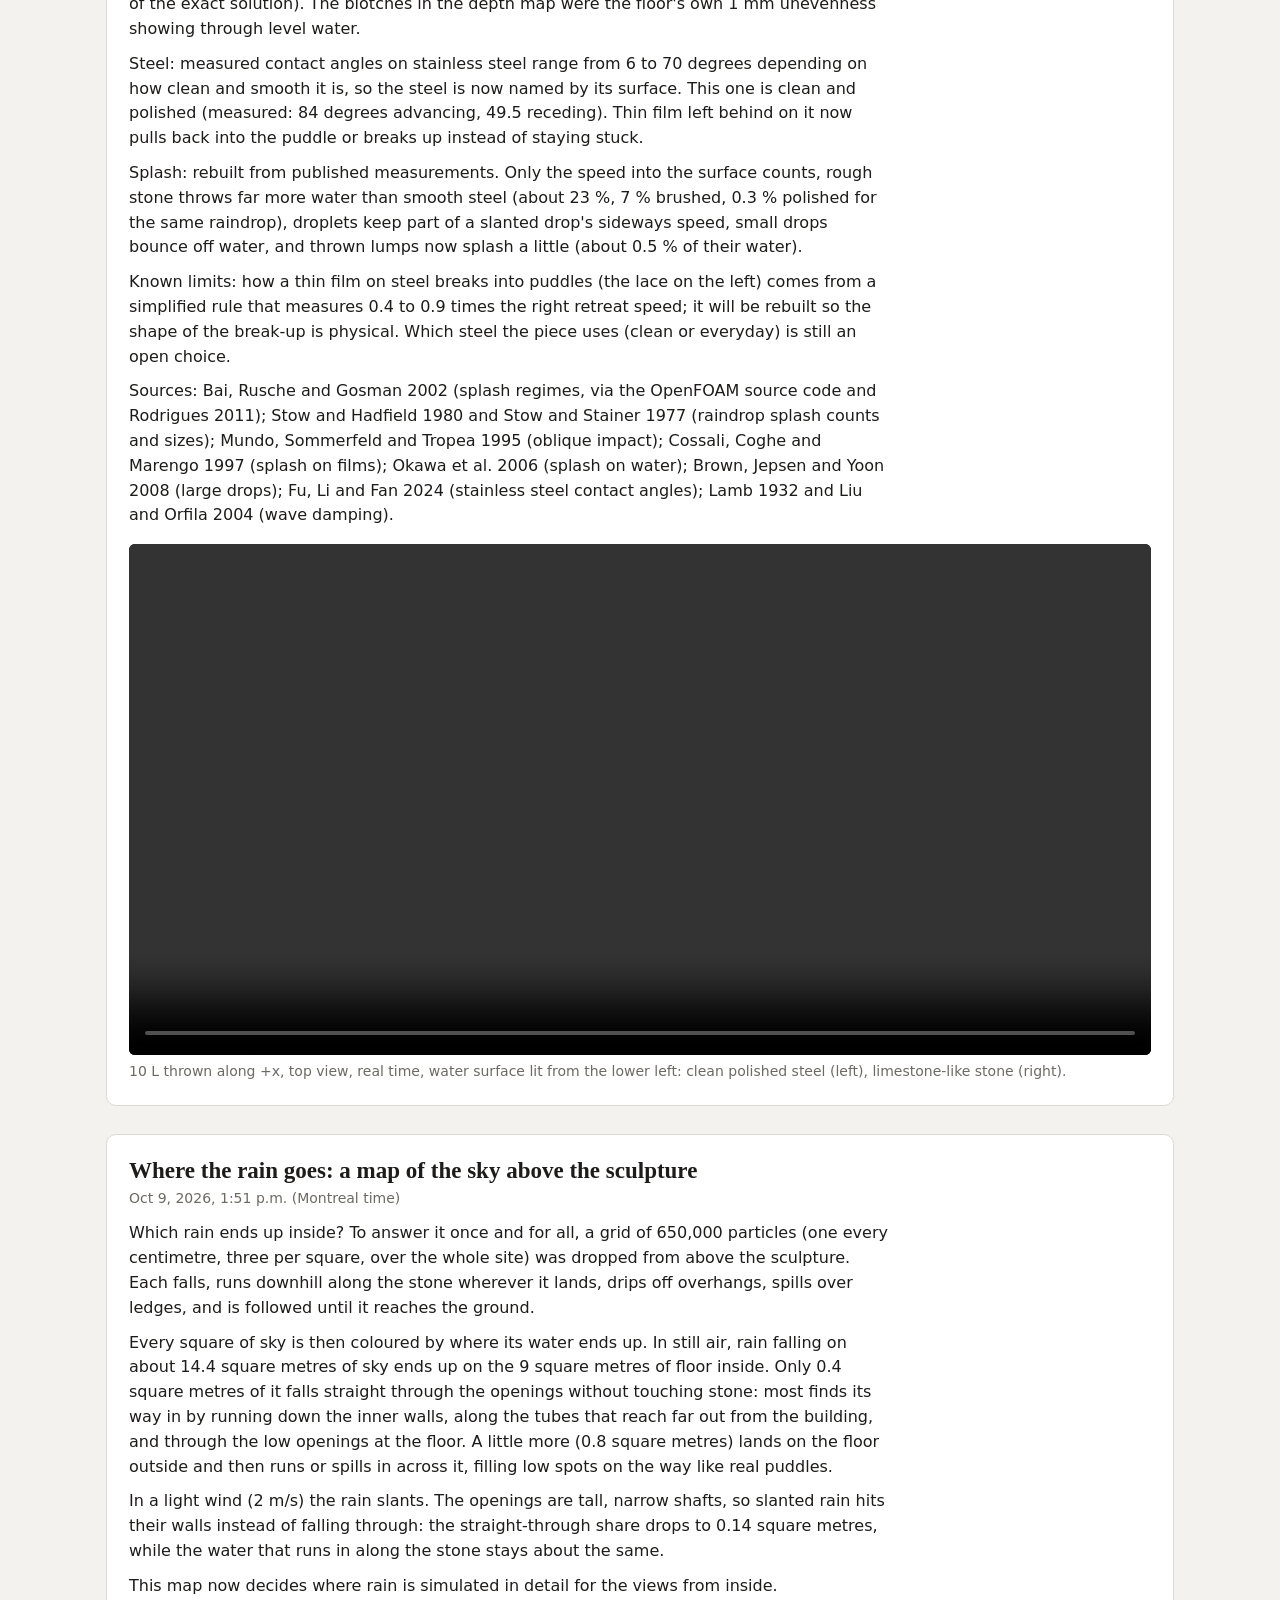
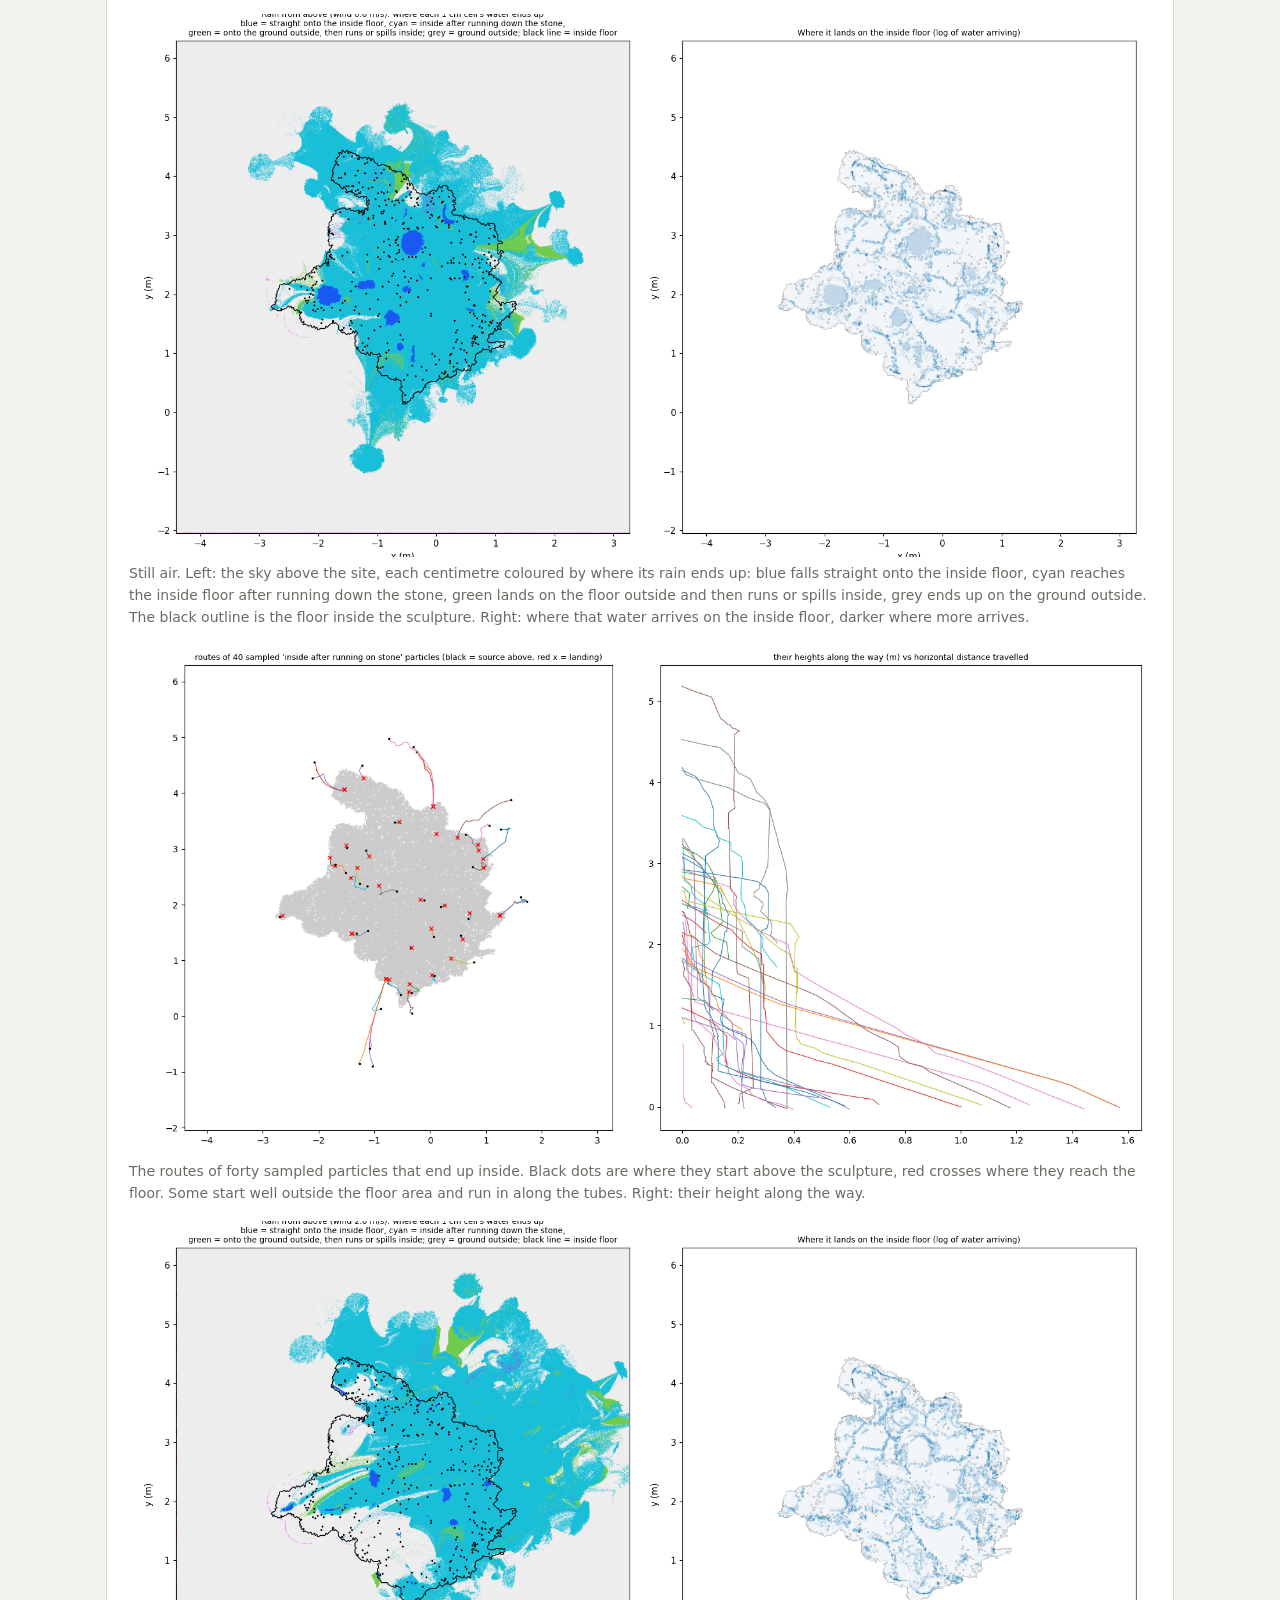
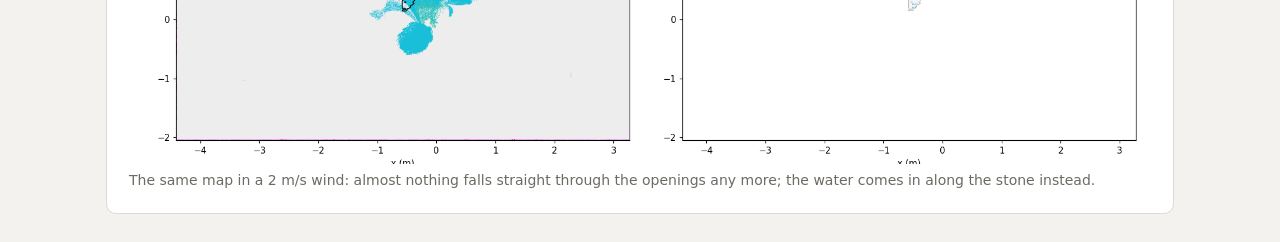
==== commit 17d11dee: "Front page: an illustrated introduction to Gloam (headset video at dusk, interior, sculpting in VR) " ====
--- a/index.html
+++ b/index.html
@@ -3,7 +3,7 @@
 <head>
 <meta charset="utf-8">
 <meta name="viewport" content="width=device-width, initial-scale=1">
-<title>Gloam Rain Studies</title>
+<title>Gloam VR: Work in Progress</title>
 <link rel="stylesheet" href="site.css">
 </head>
 <body>
@@ -13,18 +13,29 @@
   <a href="approach.html">Approach</a>
 </nav>
 <header>
-  <h1>Gloam VR: rain studies</h1>
-  <p class="lede">Gloam VR is a walkable virtual-reality sculpture by Samuel Arsenault-Brassard: a pierced stone dome you
-    explore on foot, crouching and sitting inside it. These pages follow work in progress on bringing weather into it,
-    starting with rain that behaves like real water on real stone.</p>
-  <p class="lede">The rain is our own simulation, written for the graphics card: every drop falls at the speed its size
-    dictates, lands, beads, creeps, slides, merges and drips; the stone remembers where water has run, drinks it into its
-    pores and dries over time; and the floor collects what reaches it. Detail is spent where a visitor inside can
-    actually see it.</p>
+  <h1>Gloam VR: work in progress</h1>
+  <p class="lede"><i>Gloam. Entre chien et loup</i> is a walkable virtual-reality sculpture by Samuel
+    Arsenault-Brassard: a pierced stone dome, hand-sculpted in virtual reality, that you explore on foot in a headset,
+    crouching and sitting inside it. There is nothing to hold and nothing to press: just the body in the room. Light
+    comes in through the openings as the sun moves through a day cycle toward the violet of dusk ("entre chien et loup", the hour between dog and wolf), with every moment of that light computed
+    in advance at high resolution and streamed to the headset at 90 frames per second.</p>
+  <section class="intro" aria-label="What Gloam looks like">
+    <figure><video src="media/intro/gloam_walk_dusk.mp4" controls muted playsinline preload="metadata" poster="media/intro/gloam_interior_dusk.jpg"></video>
+      <figcaption>Inside Gloam at dusk, recorded from the headset (May 2026, before the current weather work).</figcaption></figure>
+    <figure><img src="media/intro/gloam_interior_openings.jpg" alt="The dark interior of the sculpture with light glowing through small openings">
+      <figcaption>The interior: ridged, hand-sculpted walls and the openings that let the day in.</figcaption></figure>
+    <figure><video src="media/intro/sculpting_in_vr.mp4" controls muted playsinline preload="metadata" poster="media/intro/sculpting_in_vr.jpg"></video>
+      <figcaption>How it is made: the forms are sculpted by hand in virtual reality (May 2026).</figcaption></figure>
+  </section>
+  <p class="lede">These pages follow the work in progress as the piece becomes a living place: weather (rain that
+    behaves like real water on real stone, wind, dust that settles and is partly washed away), a ground under the
+    sculpture shaped by years of that weather, and a custom real-time player built for it. Every behaviour comes from
+    physics and published measurements rather than effects tuned by eye, and the method, what was tried and what was
+    set aside are kept here as a record.</p>
   <div class="legend">
     <span><i class="sw stone"></i>stone</span>
     <span><i class="sw water"></i>water: drops, wet stone, stains</span>
-    <span class="note">Clay renders show shape only, not final lighting. Click any image to see it full screen.
+    <span class="note">Study renders (grey clay stone, blue water) show shape and behaviour only, not final lighting. Click any image to see it full screen.
       Newest work first. This page shows current work only; earlier studies are in the
       <a href="archive.html">progress archive</a>, and the methods are on the <a href="approach.html">approach</a> page.</span>
   </div>
--- a/site.css
+++ b/site.css
@@ -61,3 +61,7 @@
 .prose dt .when { font-weight: 400; color: var(--muted); font-size: 14px; margin-left: 6px; }
 .prose dd { margin: 4px 0 0; }
 .prose .small { color: var(--muted); font-size: 14px; }
+
+/* index: illustrated introduction above the work feed */
+.intro { display: grid; grid-template-columns: 1fr; gap: 16px; margin: 16px 0 18px; }
+@media (min-width: 760px) { .intro { grid-template-columns: 2fr 1fr; } .intro figure:first-child { grid-row: span 2; } }
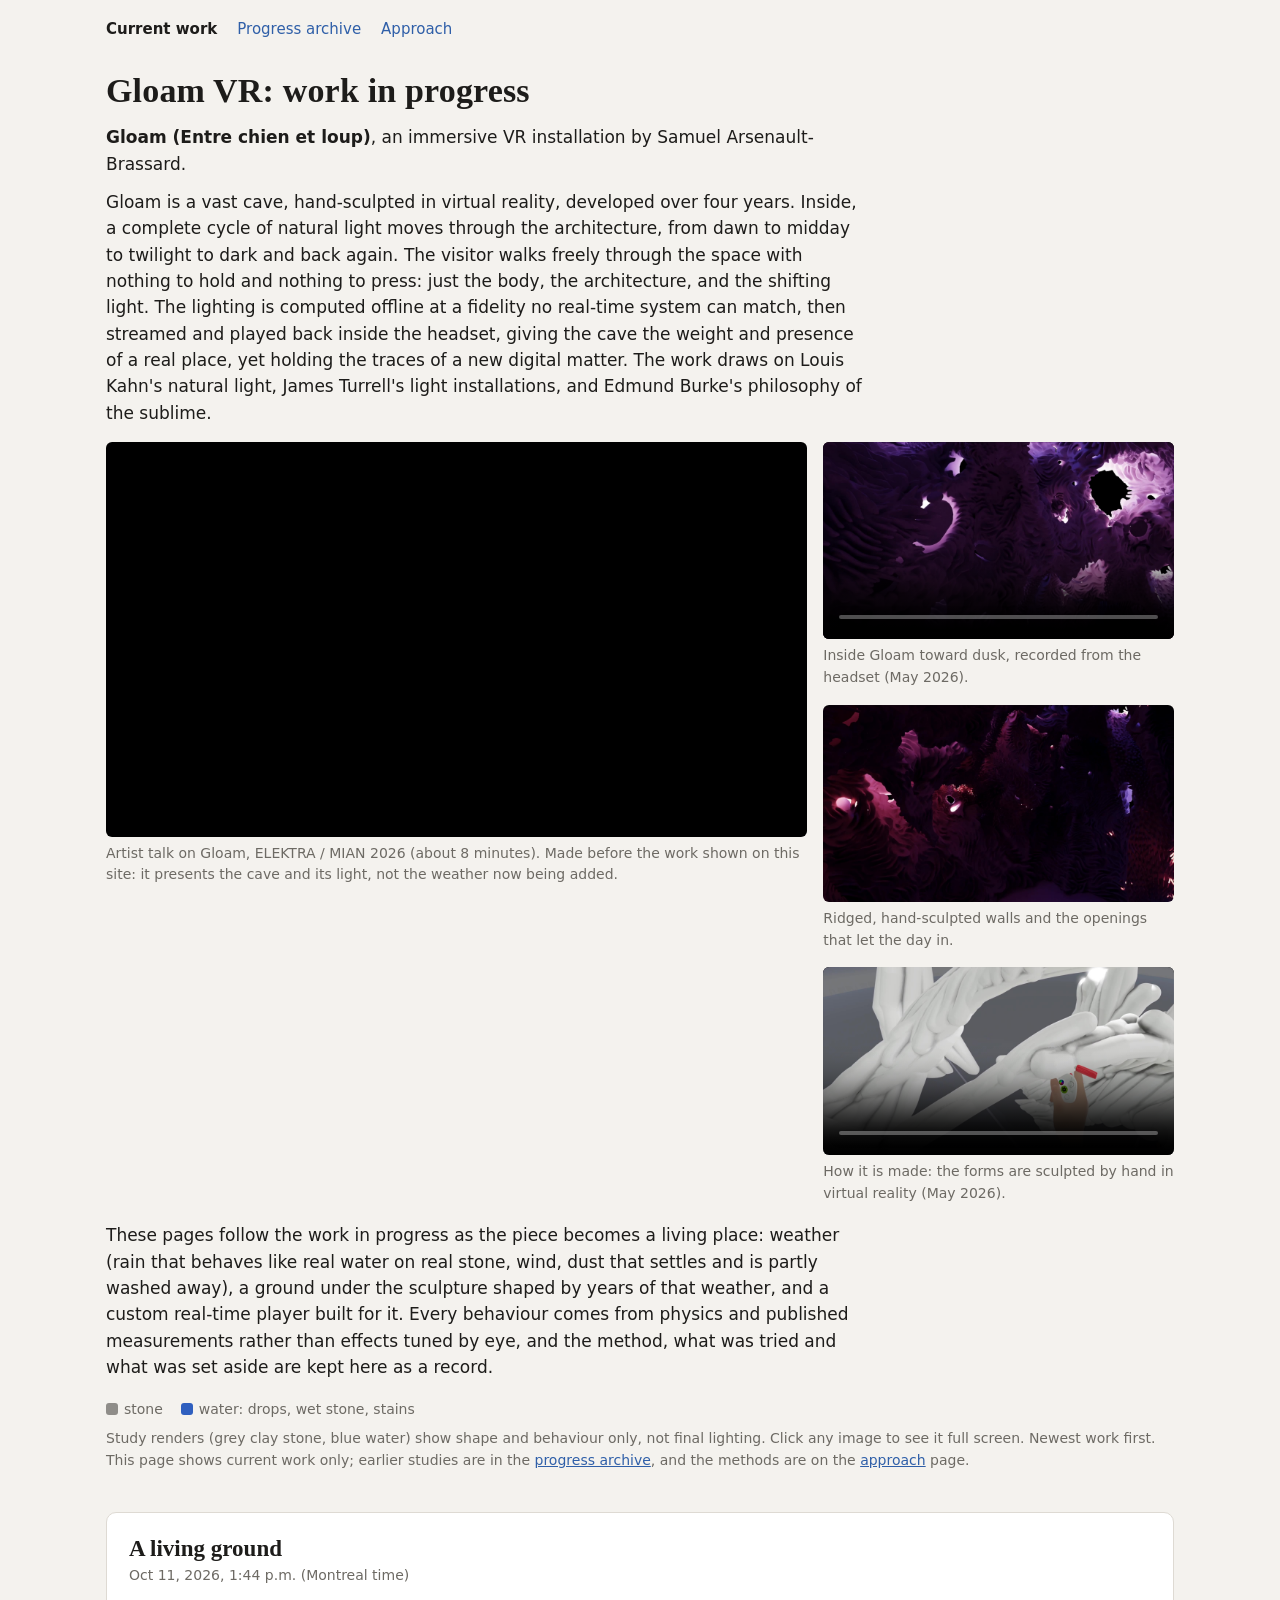
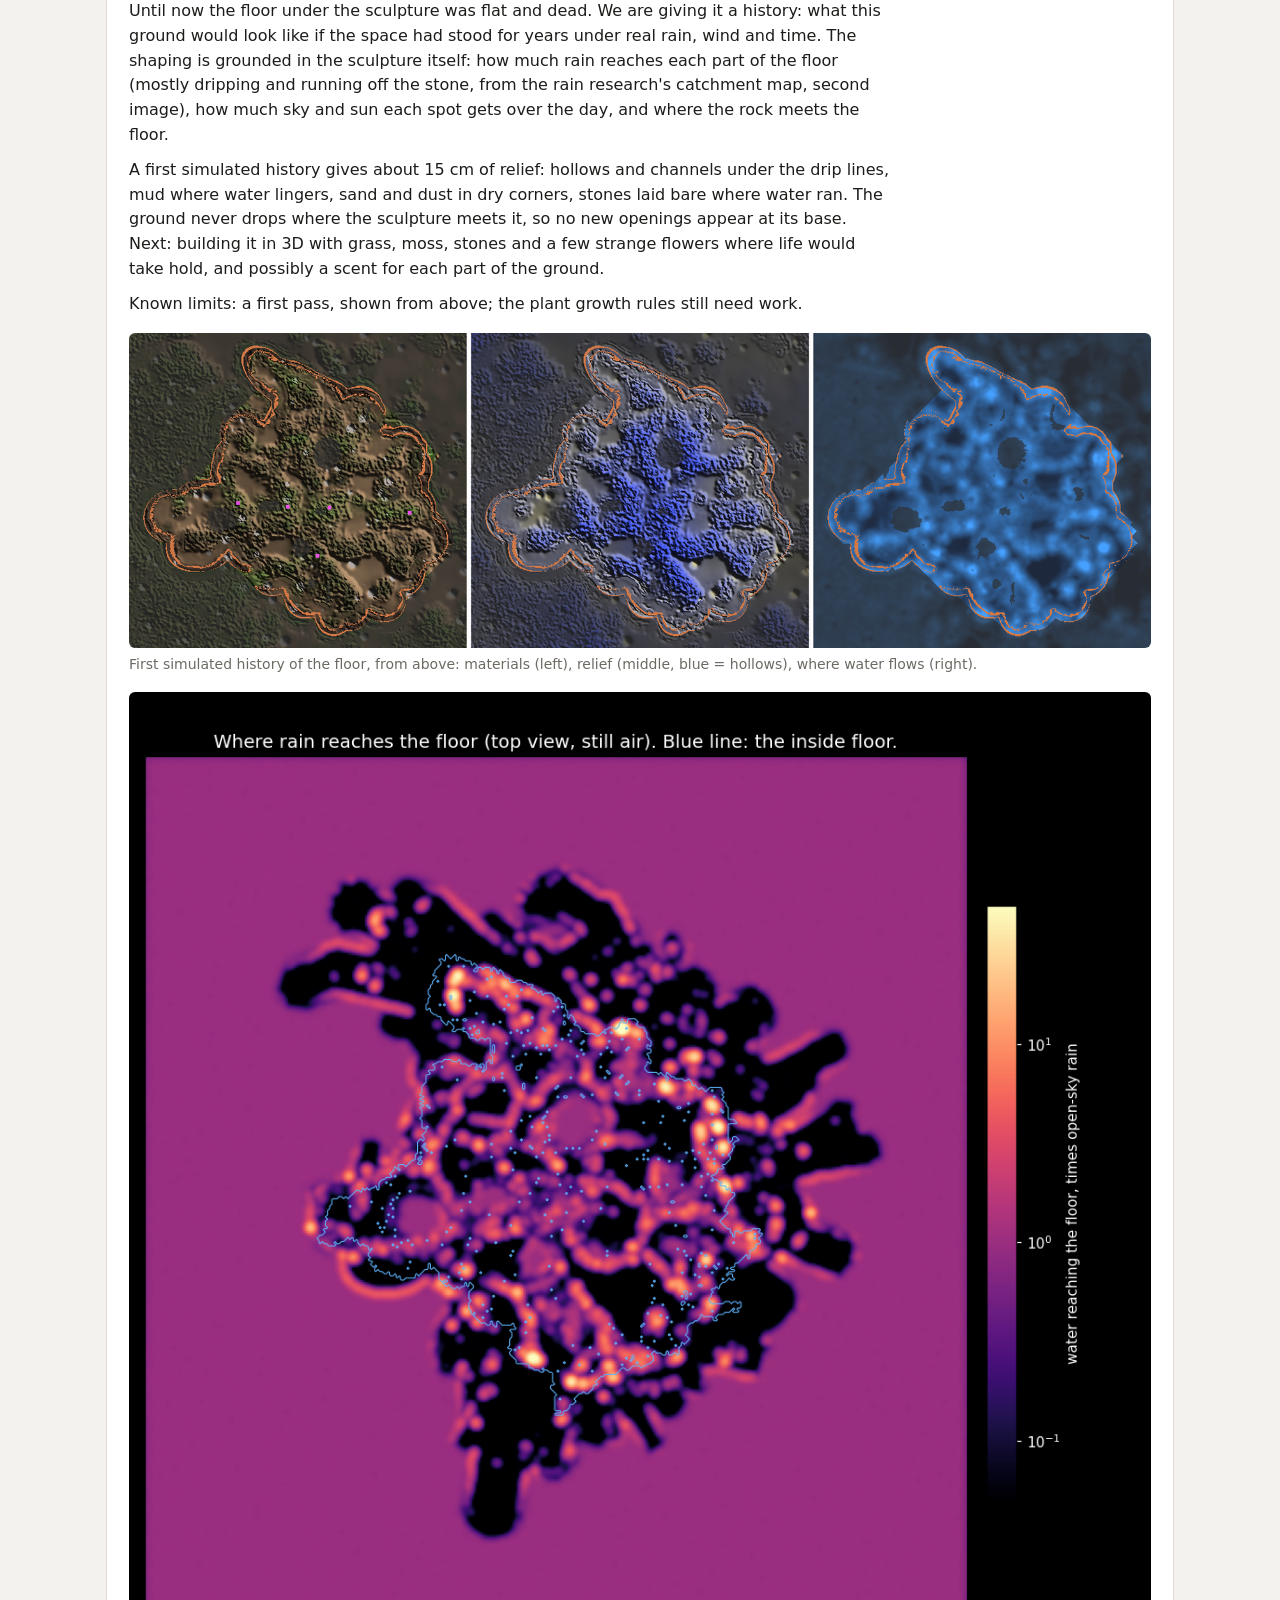
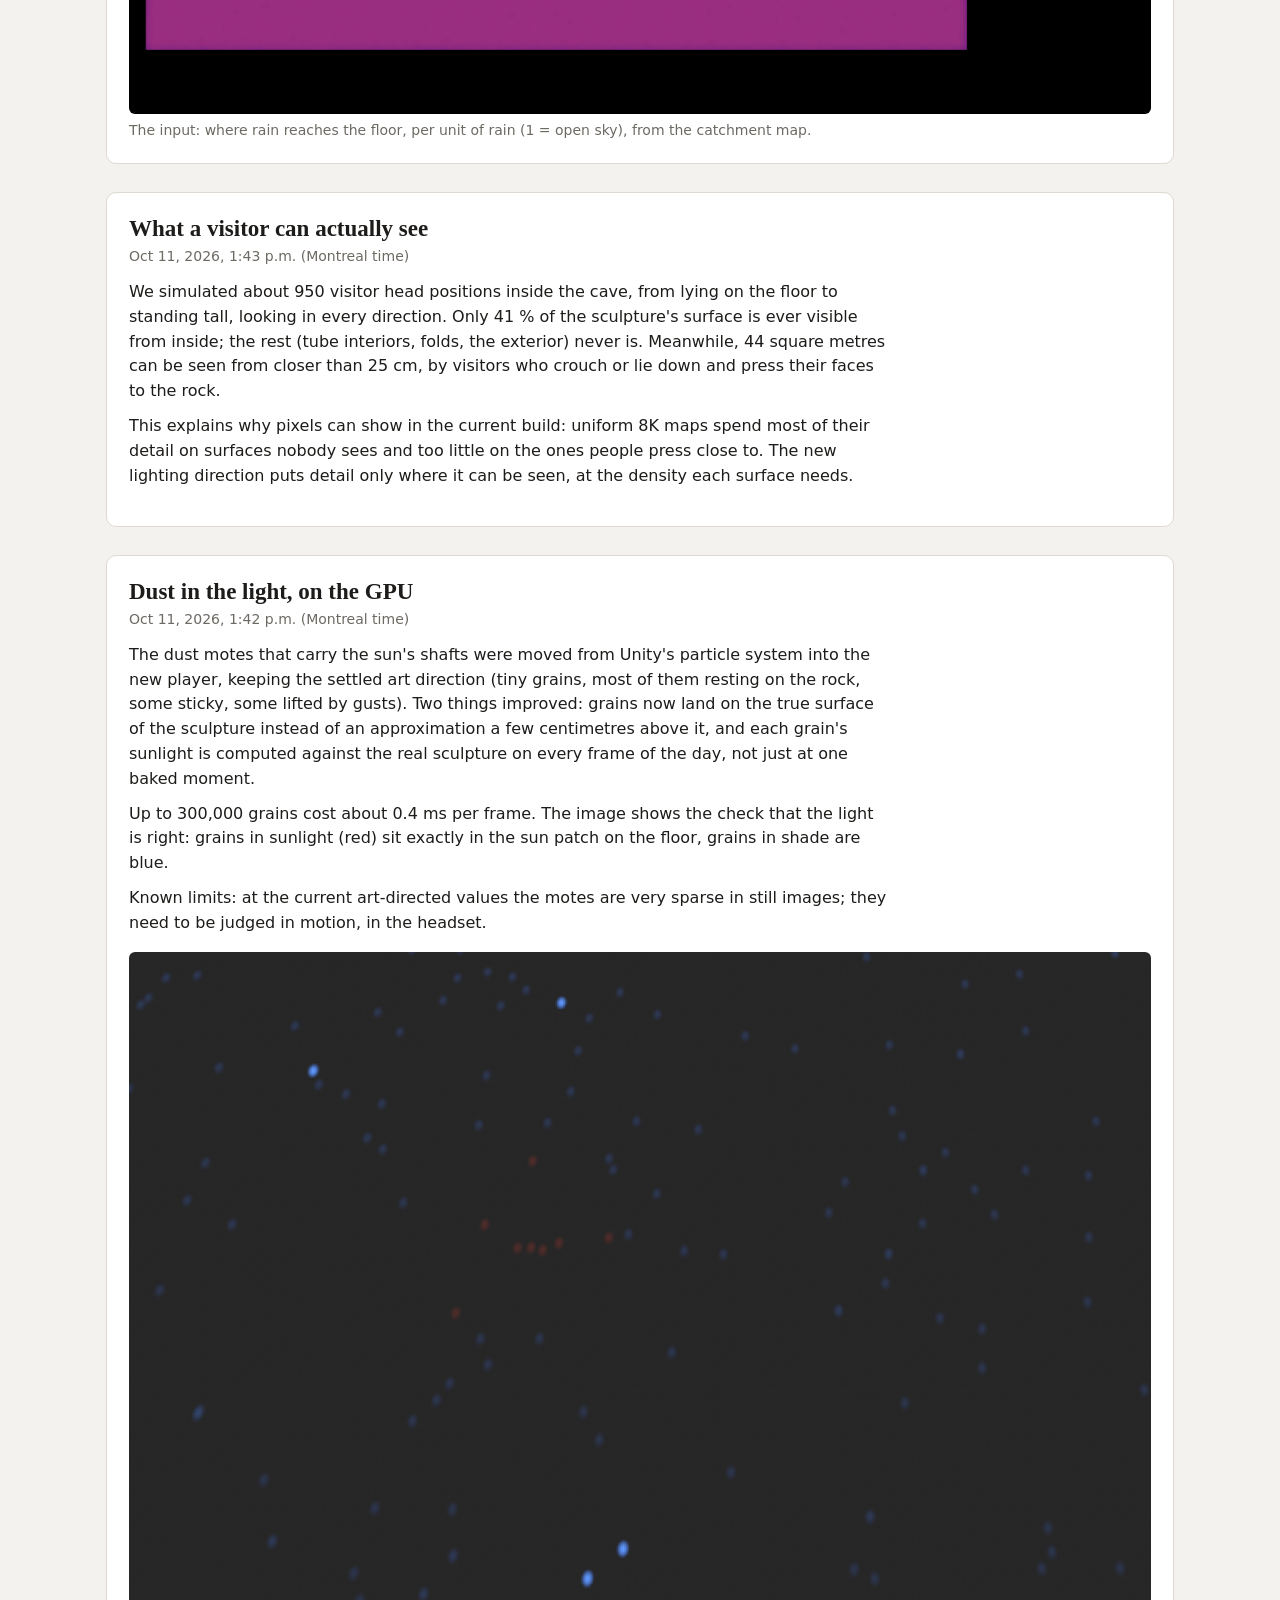
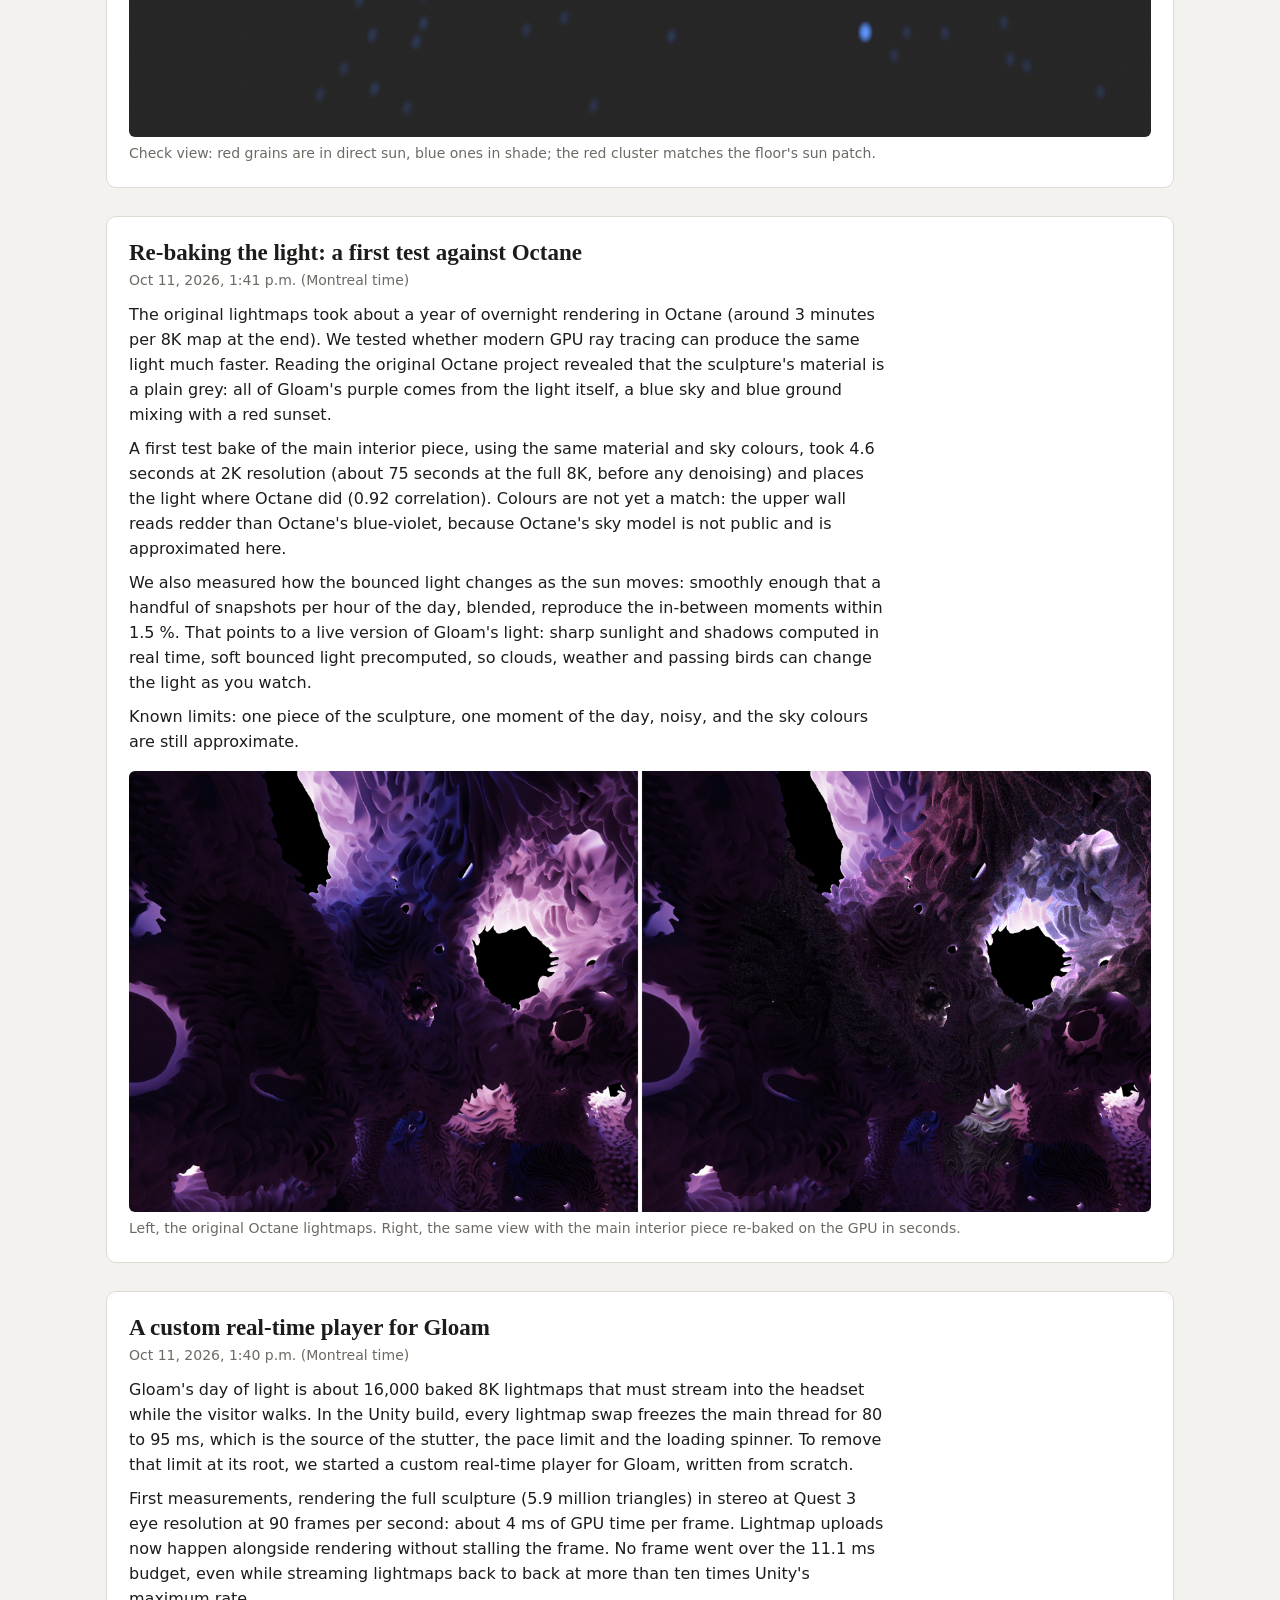
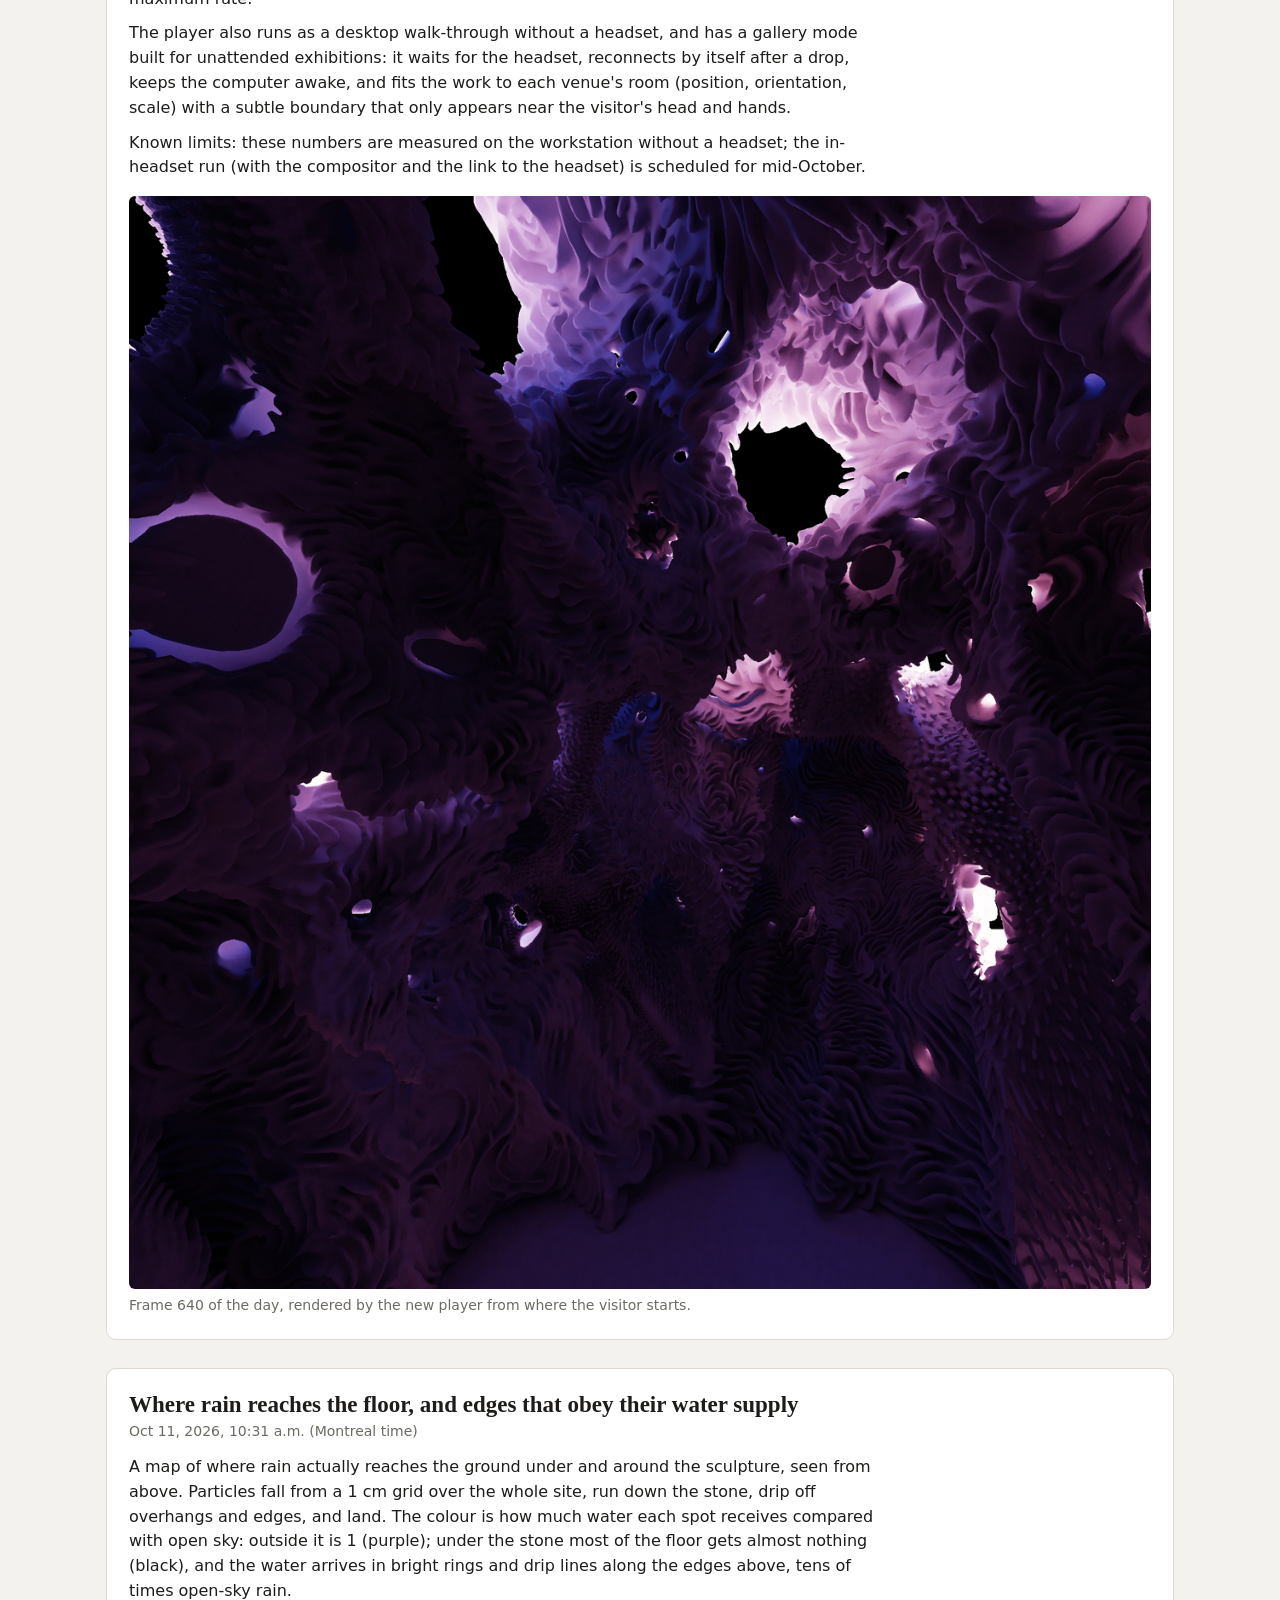
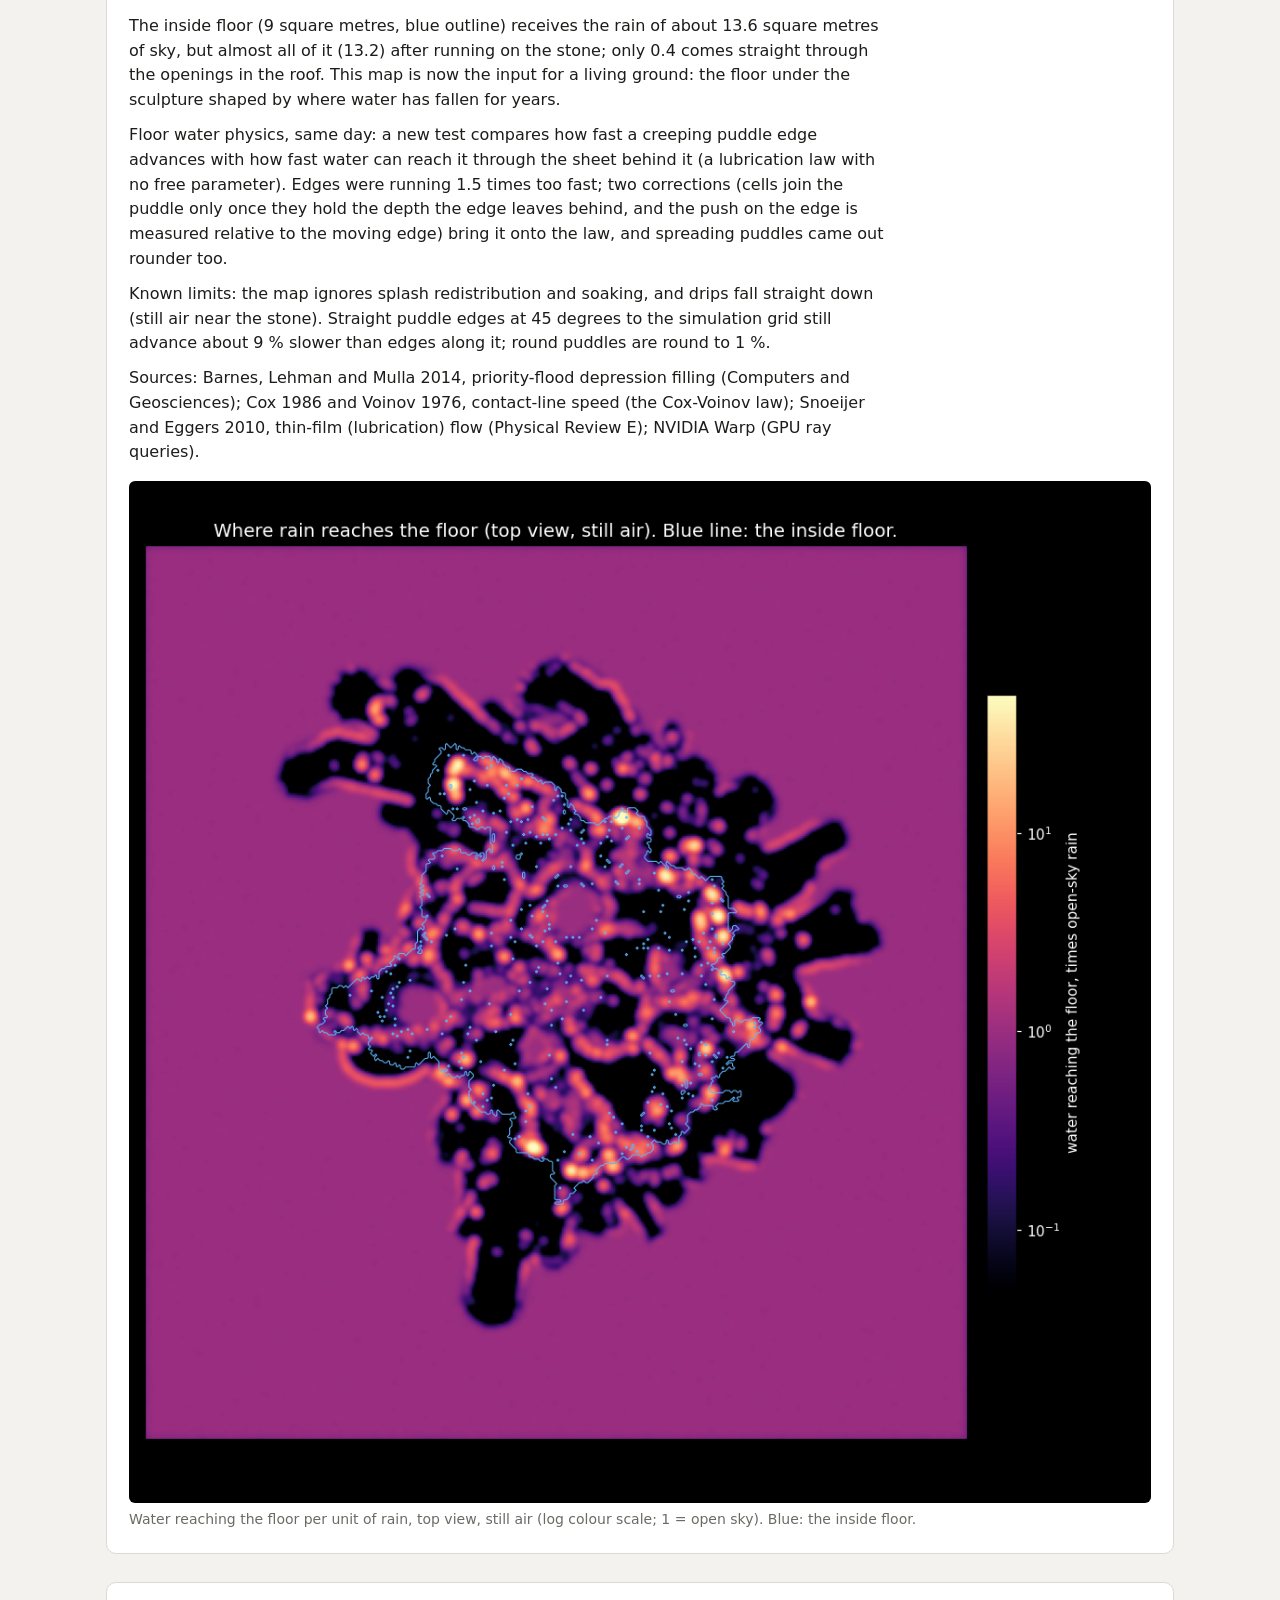
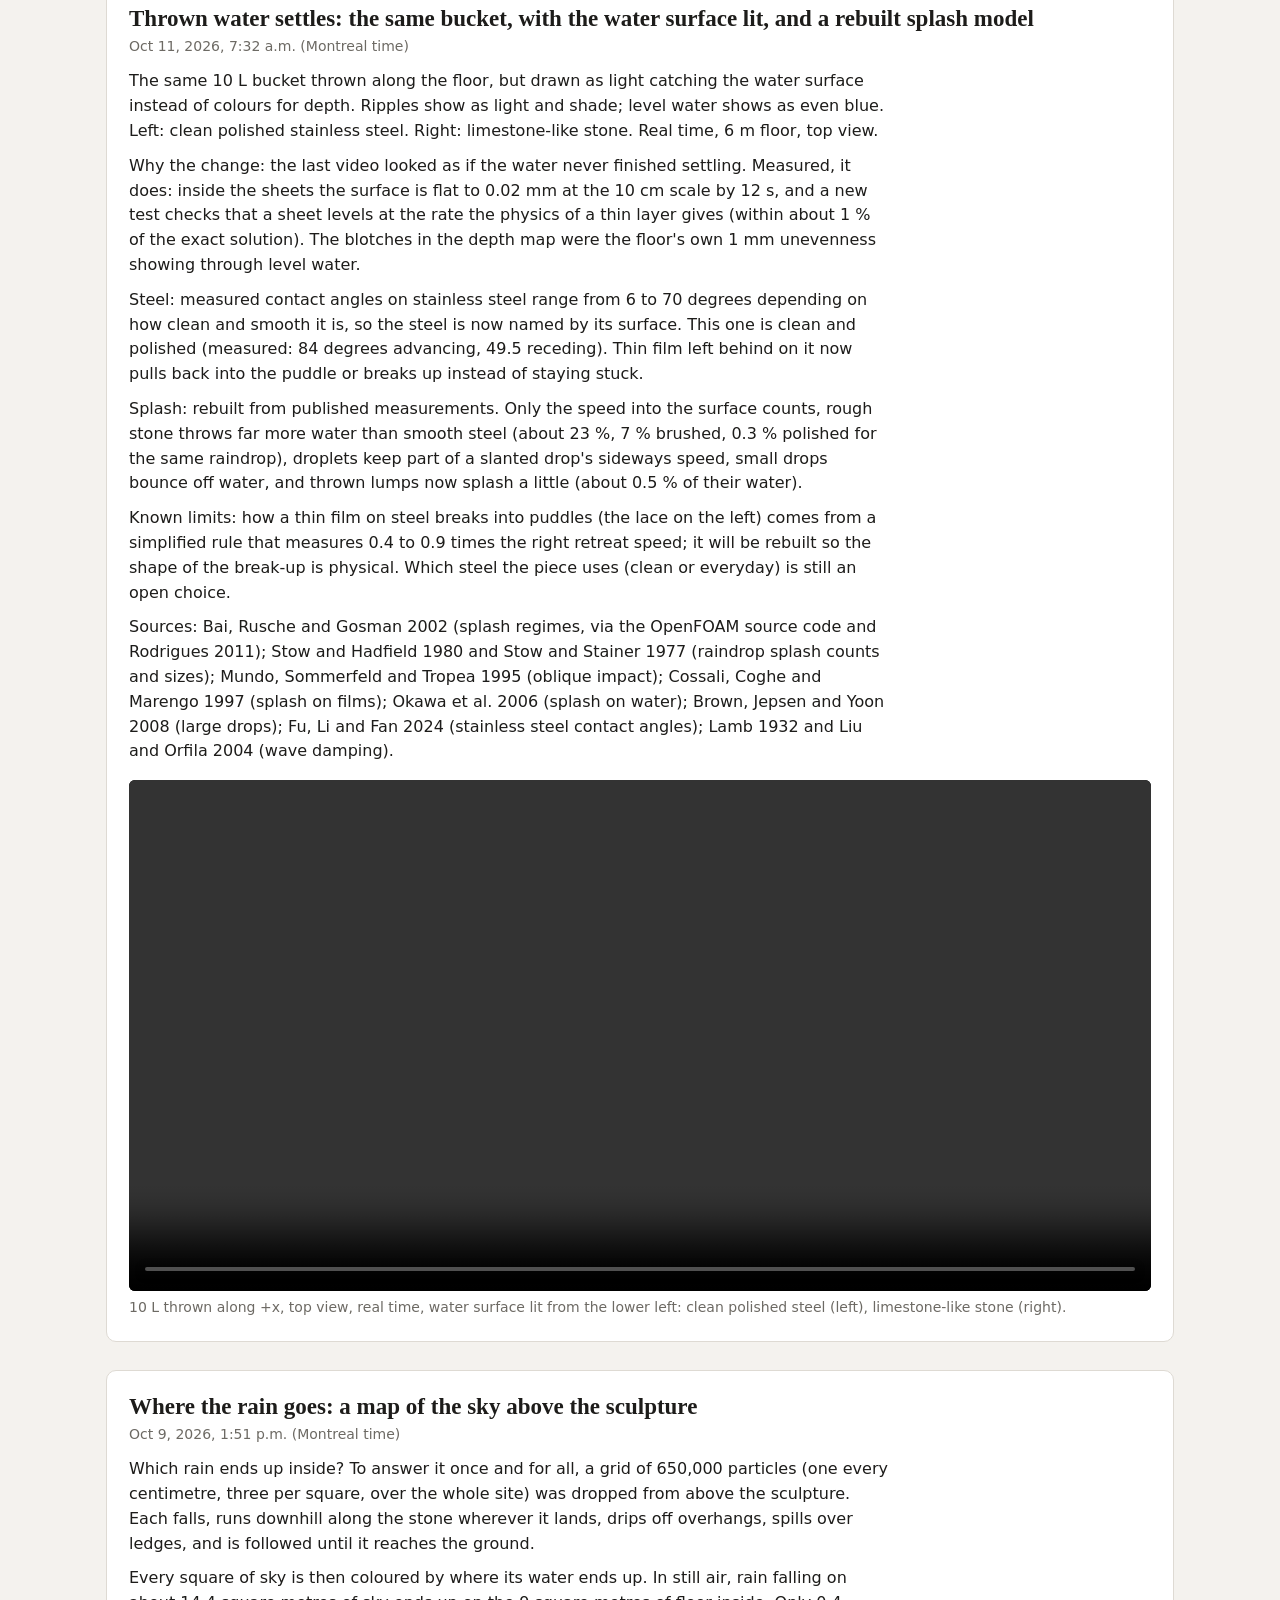
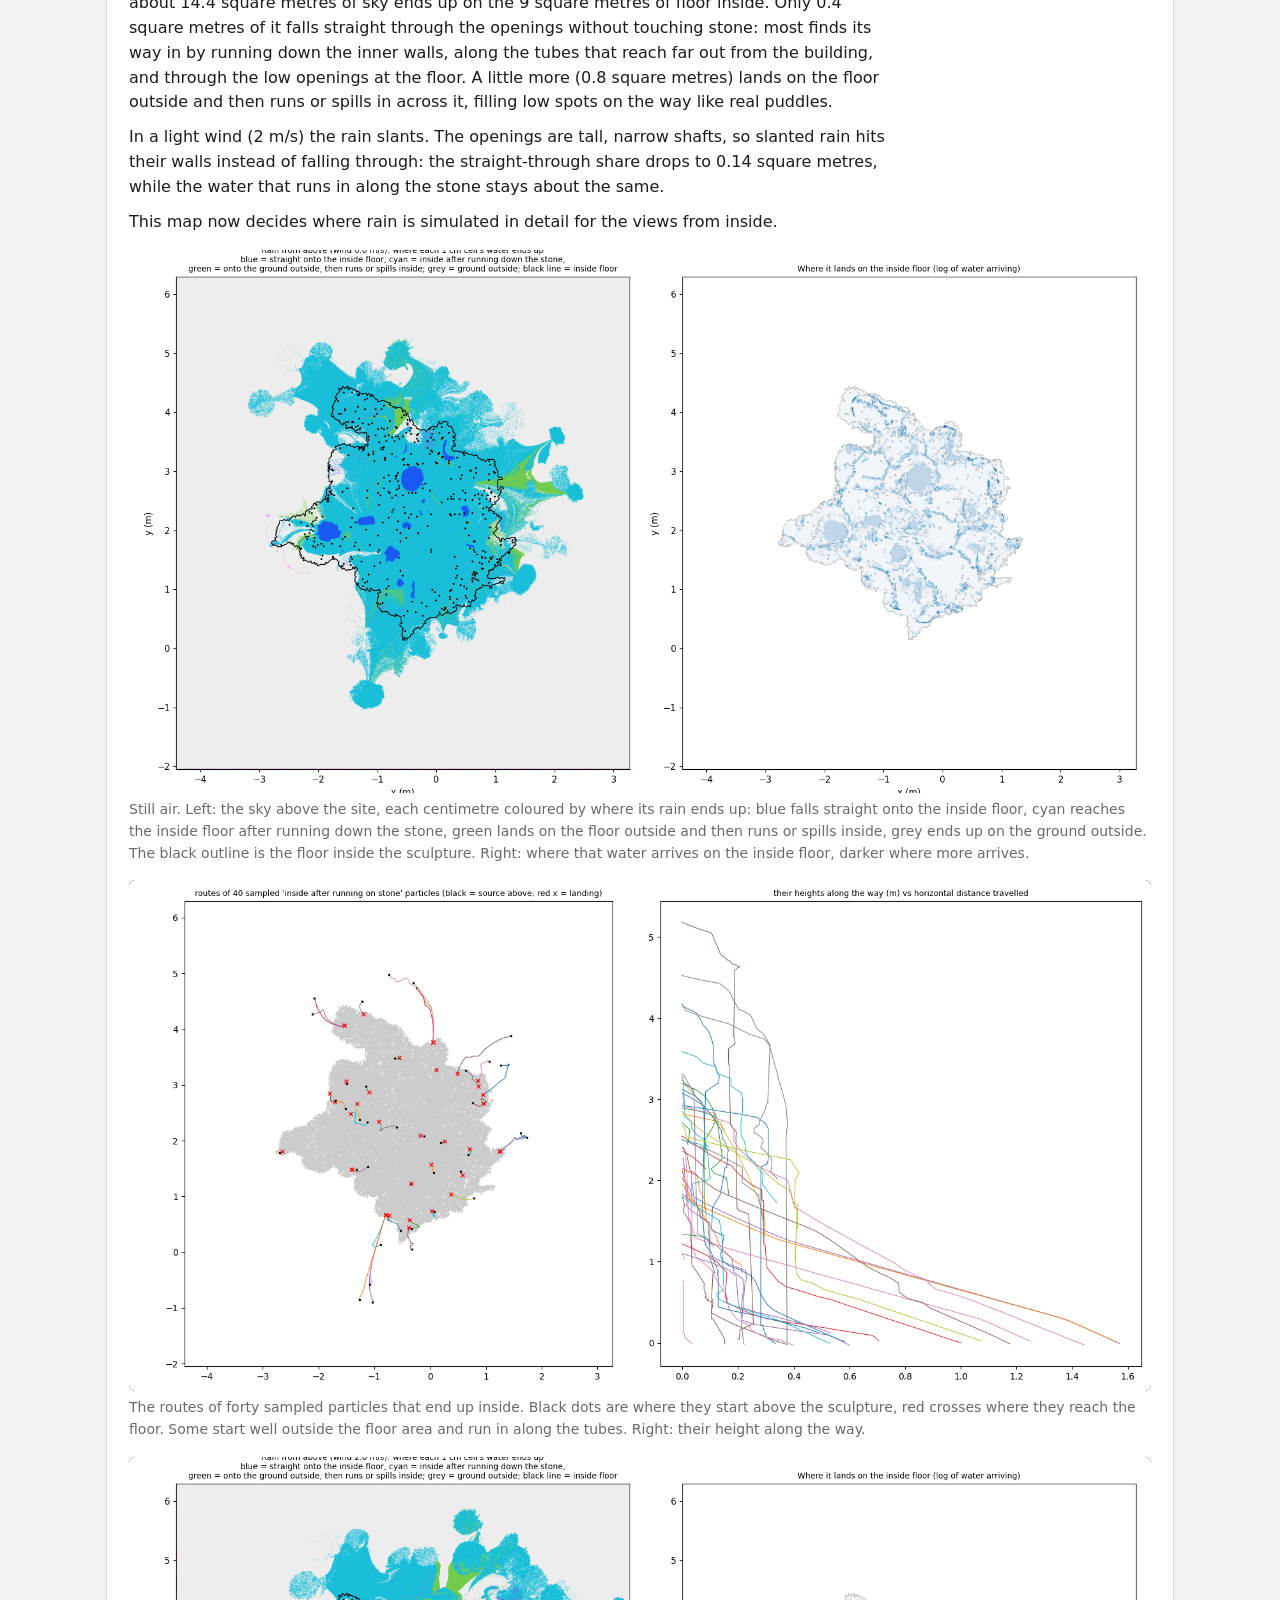
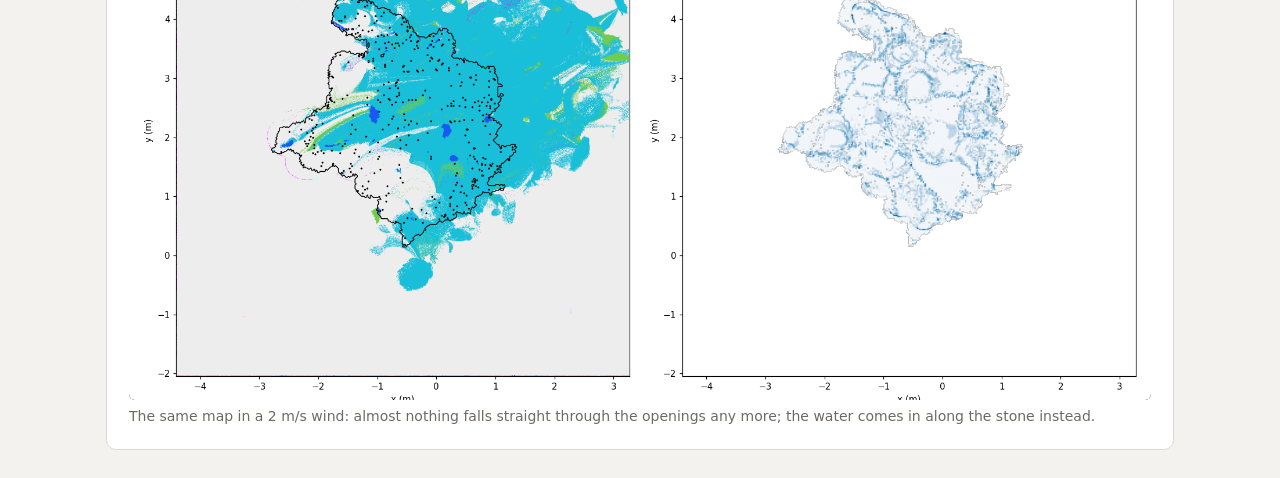
==== commit d4e7b9b9: "Introduction uses the approved curator description and embeds the public ELEKTRA / MIAN 2026 artist " ====
--- a/index.html
+++ b/index.html
@@ -14,16 +14,23 @@
 </nav>
 <header>
   <h1>Gloam VR: work in progress</h1>
-  <p class="lede"><i>Gloam. Entre chien et loup</i> is a walkable virtual-reality sculpture by Samuel
-    Arsenault-Brassard: a pierced stone dome, hand-sculpted in virtual reality, that you explore on foot in a headset,
-    crouching and sitting inside it. There is nothing to hold and nothing to press: just the body in the room. Light
-    comes in through the openings as the sun moves through a day cycle toward the violet of dusk ("entre chien et loup", the hour between dog and wolf), with every moment of that light computed
-    in advance at high resolution and streamed to the headset at 90 frames per second.</p>
+  <p class="lede"><b>Gloam (Entre chien et loup)</b>, an immersive VR installation by Samuel Arsenault-Brassard.</p>
+  <p class="lede">Gloam is a vast cave, hand-sculpted in virtual reality, developed over four years. Inside, a complete
+    cycle of natural light moves through the architecture, from dawn to midday to twilight to dark and back again. The
+    visitor walks freely through the space with nothing to hold and nothing to press: just the body, the architecture,
+    and the shifting light. The lighting is computed offline at a fidelity no real-time system can match, then streamed
+    and played back inside the headset, giving the cave the weight and presence of a real place, yet holding the traces
+    of a new digital matter. The work draws on Louis Kahn's natural light, James Turrell's light installations, and
+    Edmund Burke's philosophy of the sublime.</p>
   <section class="intro" aria-label="What Gloam looks like">
+    <figure class="lead"><div class="embed"><iframe src="https://player.vimeo.com/video/1201189417" title="Gloam: artist talk, ELEKTRA / MIAN 2026"
+      allow="fullscreen; picture-in-picture" allowfullscreen loading="lazy"></iframe></div>
+      <figcaption>Artist talk on Gloam, ELEKTRA / MIAN 2026 (about 8 minutes). Made before the work shown on this site:
+        it presents the cave and its light, not the weather now being added.</figcaption></figure>
     <figure><video src="media/intro/gloam_walk_dusk.mp4" controls muted playsinline preload="metadata" poster="media/intro/gloam_interior_dusk.jpg"></video>
-      <figcaption>Inside Gloam at dusk, recorded from the headset (May 2026, before the current weather work).</figcaption></figure>
+      <figcaption>Inside Gloam toward dusk, recorded from the headset (May 2026).</figcaption></figure>
     <figure><img src="media/intro/gloam_interior_openings.jpg" alt="The dark interior of the sculpture with light glowing through small openings">
-      <figcaption>The interior: ridged, hand-sculpted walls and the openings that let the day in.</figcaption></figure>
+      <figcaption>Ridged, hand-sculpted walls and the openings that let the day in.</figcaption></figure>
     <figure><video src="media/intro/sculpting_in_vr.mp4" controls muted playsinline preload="metadata" poster="media/intro/sculpting_in_vr.jpg"></video>
       <figcaption>How it is made: the forms are sculpted by hand in virtual reality (May 2026).</figcaption></figure>
   </section>
--- a/site.css
+++ b/site.css
@@ -64,4 +64,6 @@
 
 /* index: illustrated introduction above the work feed */
 .intro { display: grid; grid-template-columns: 1fr; gap: 16px; margin: 16px 0 18px; }
-@media (min-width: 760px) { .intro { grid-template-columns: 2fr 1fr; } .intro figure:first-child { grid-row: span 2; } }
+@media (min-width: 760px) { .intro { grid-template-columns: 2fr 1fr; } .intro figure.lead { grid-row: span 3; } }
+.embed { position: relative; padding-top: 56.25%; border-radius: 6px; overflow: hidden; background: #000; }
+.embed iframe { position: absolute; inset: 0; width: 100%; height: 100%; border: 0; }
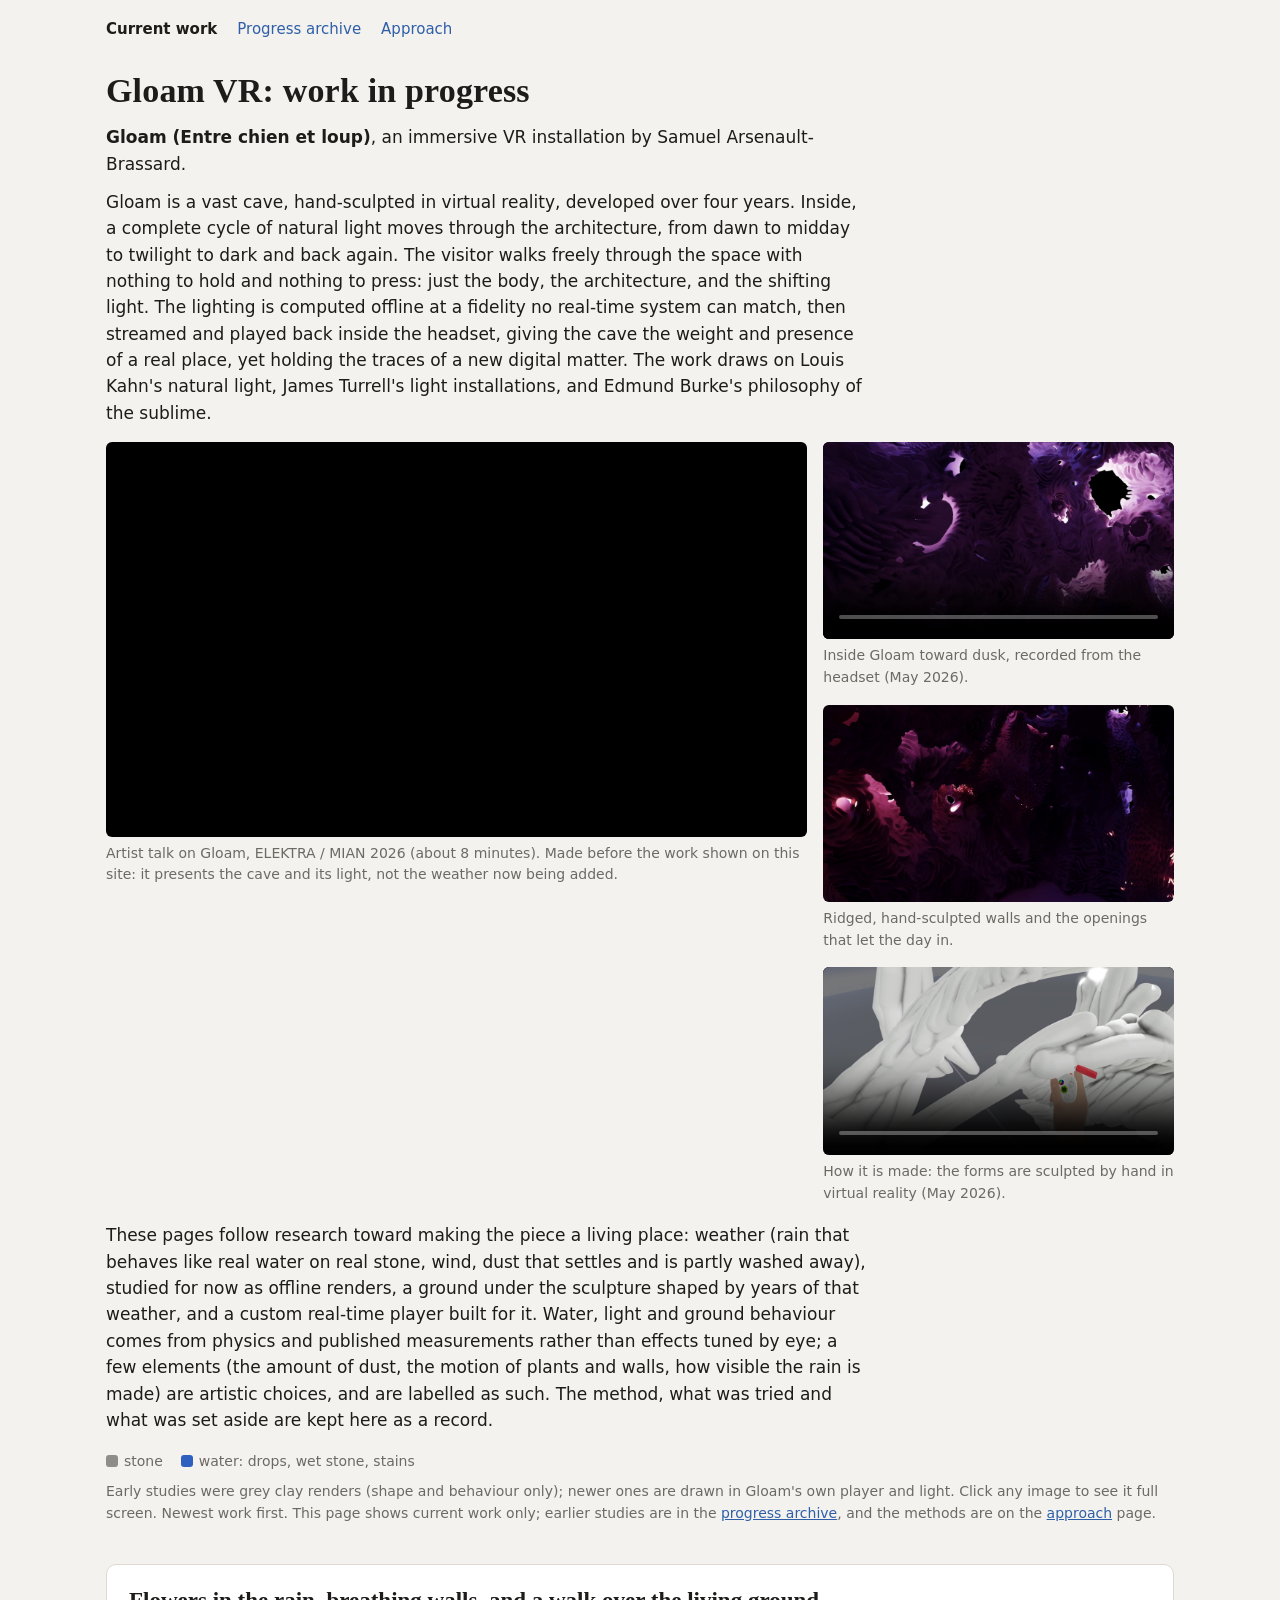
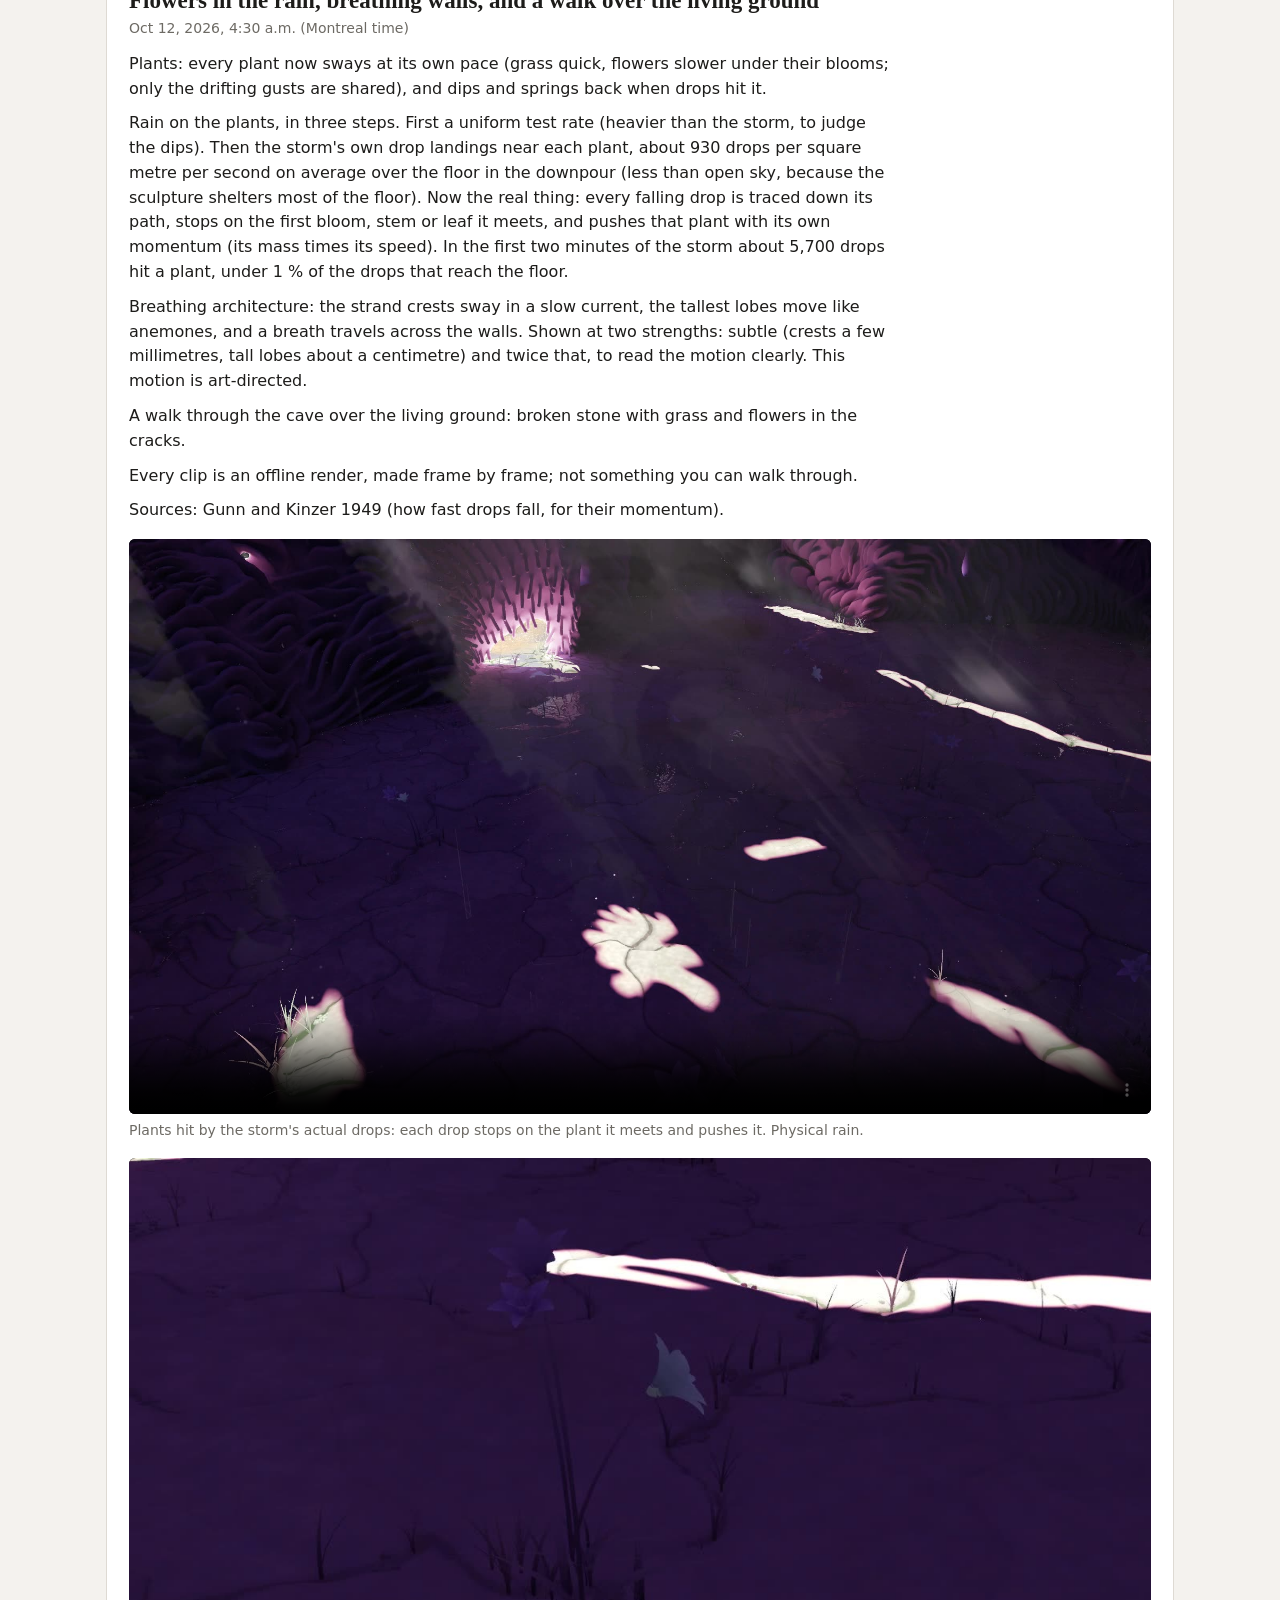
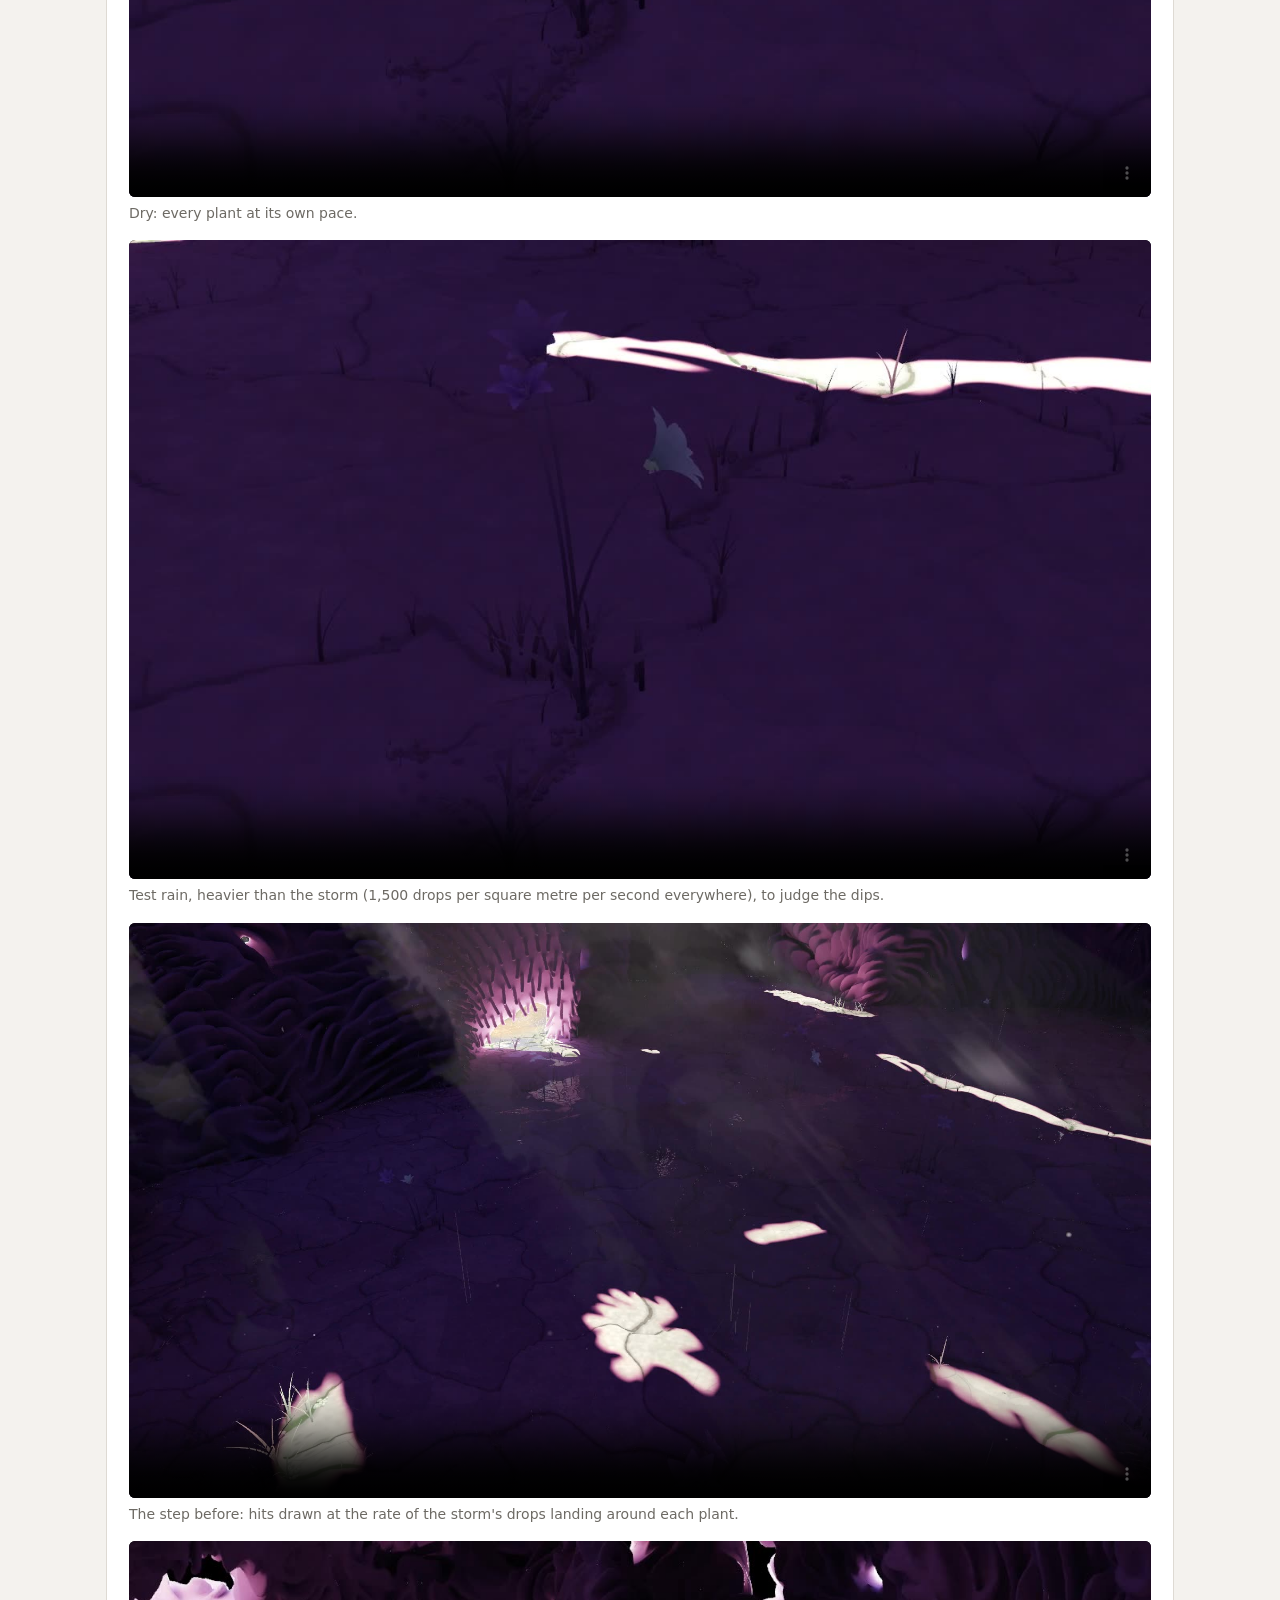
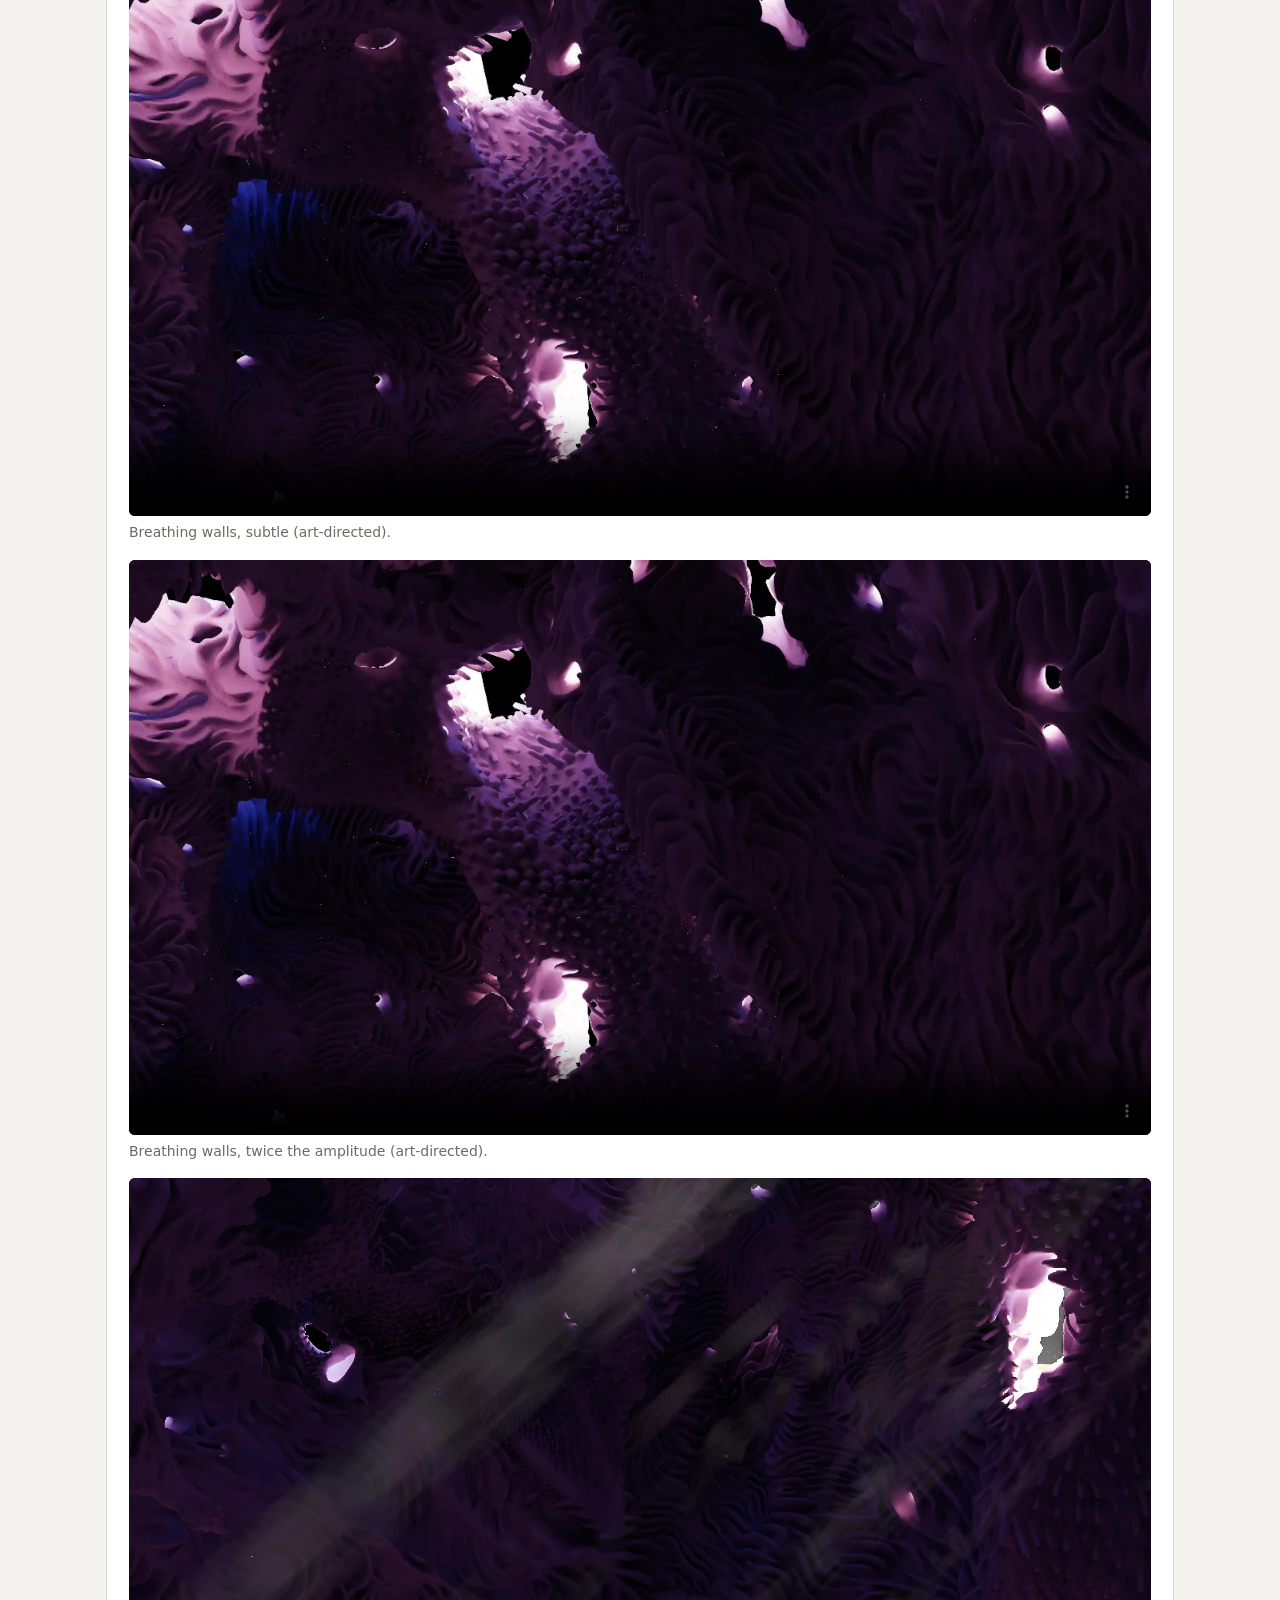
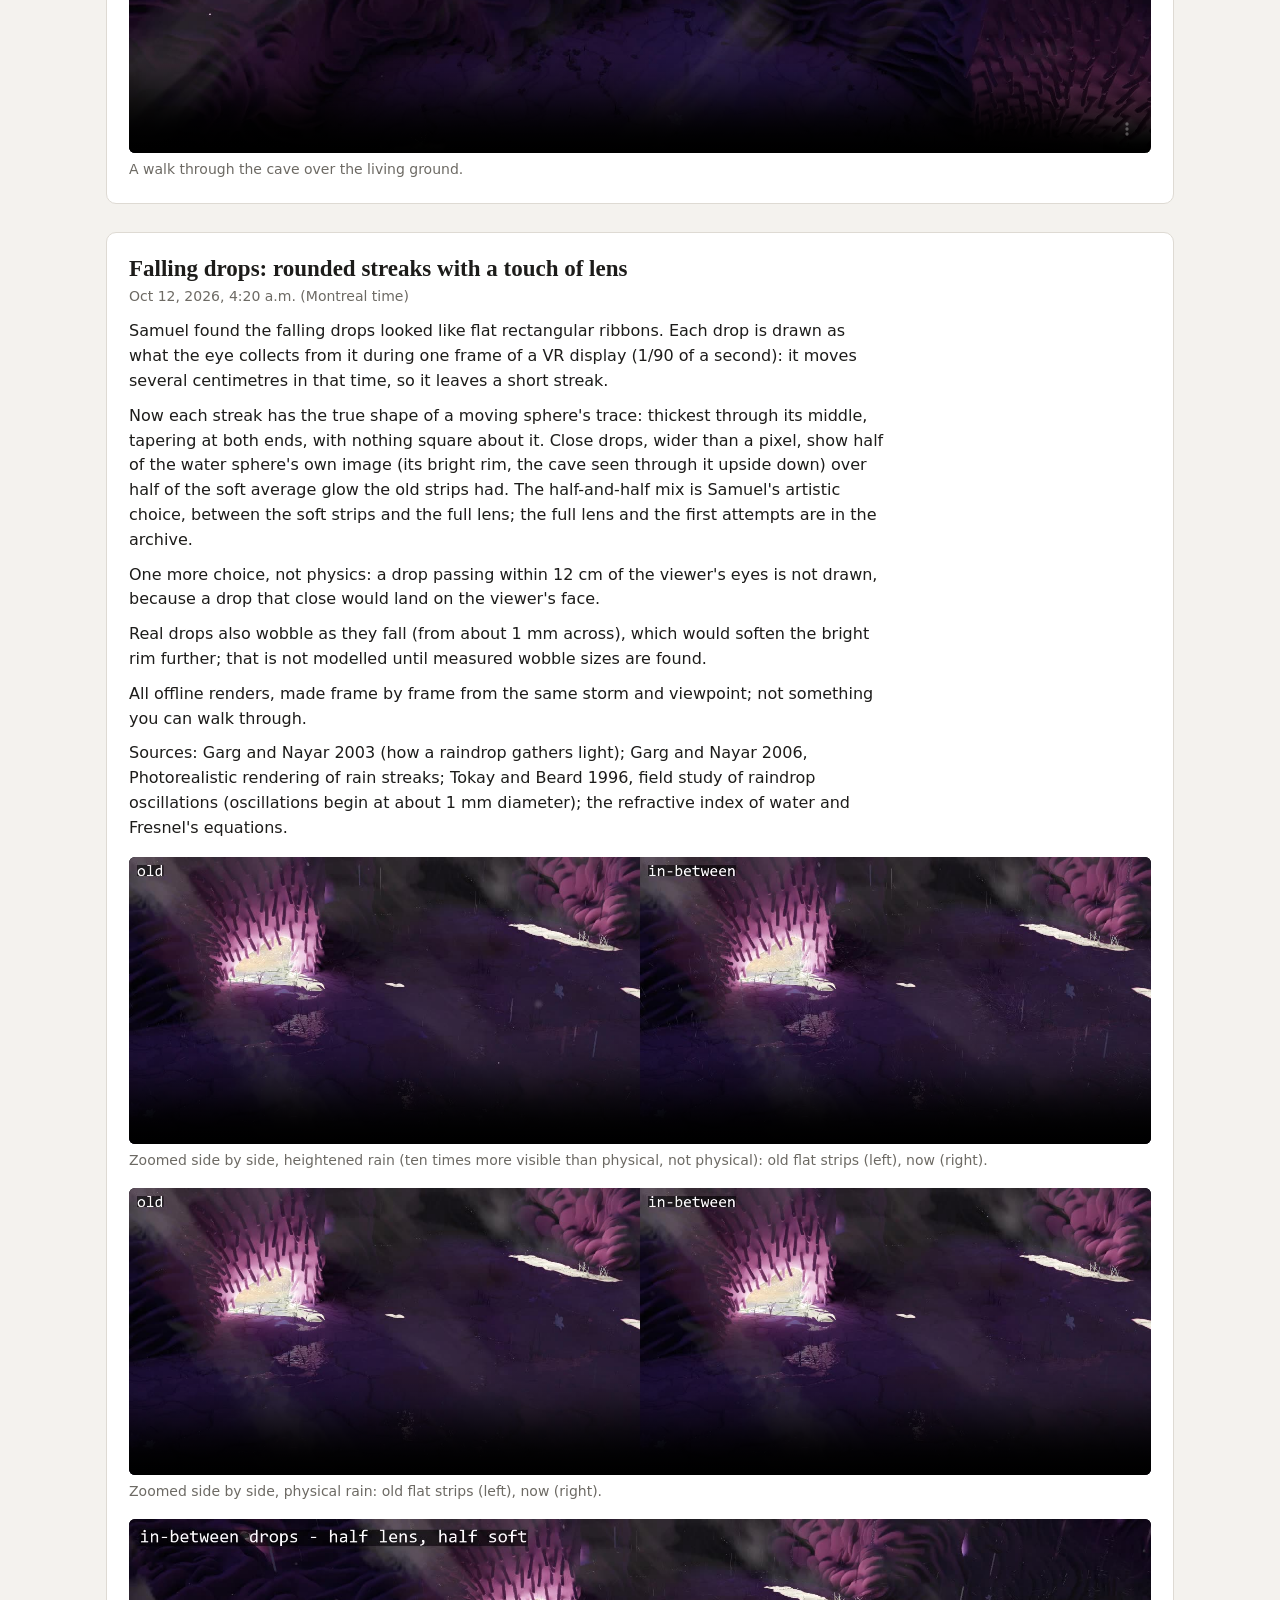
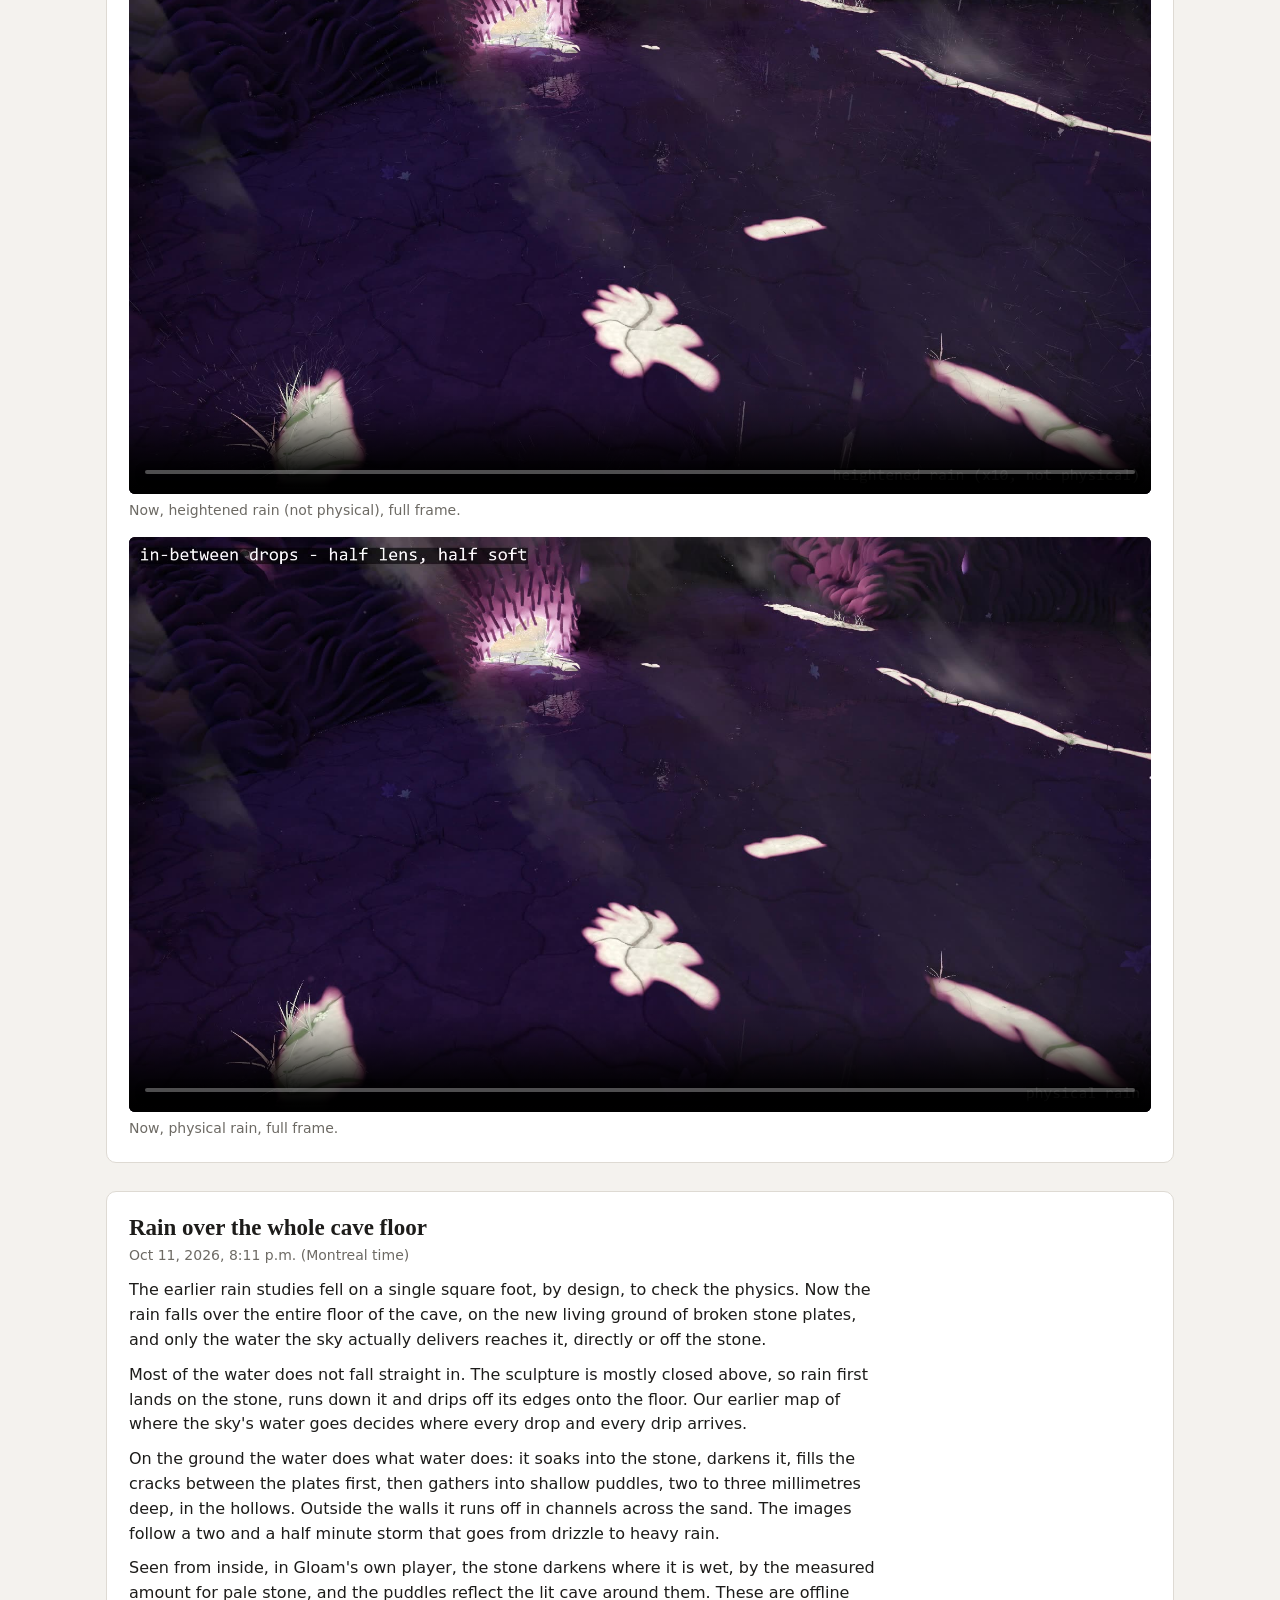
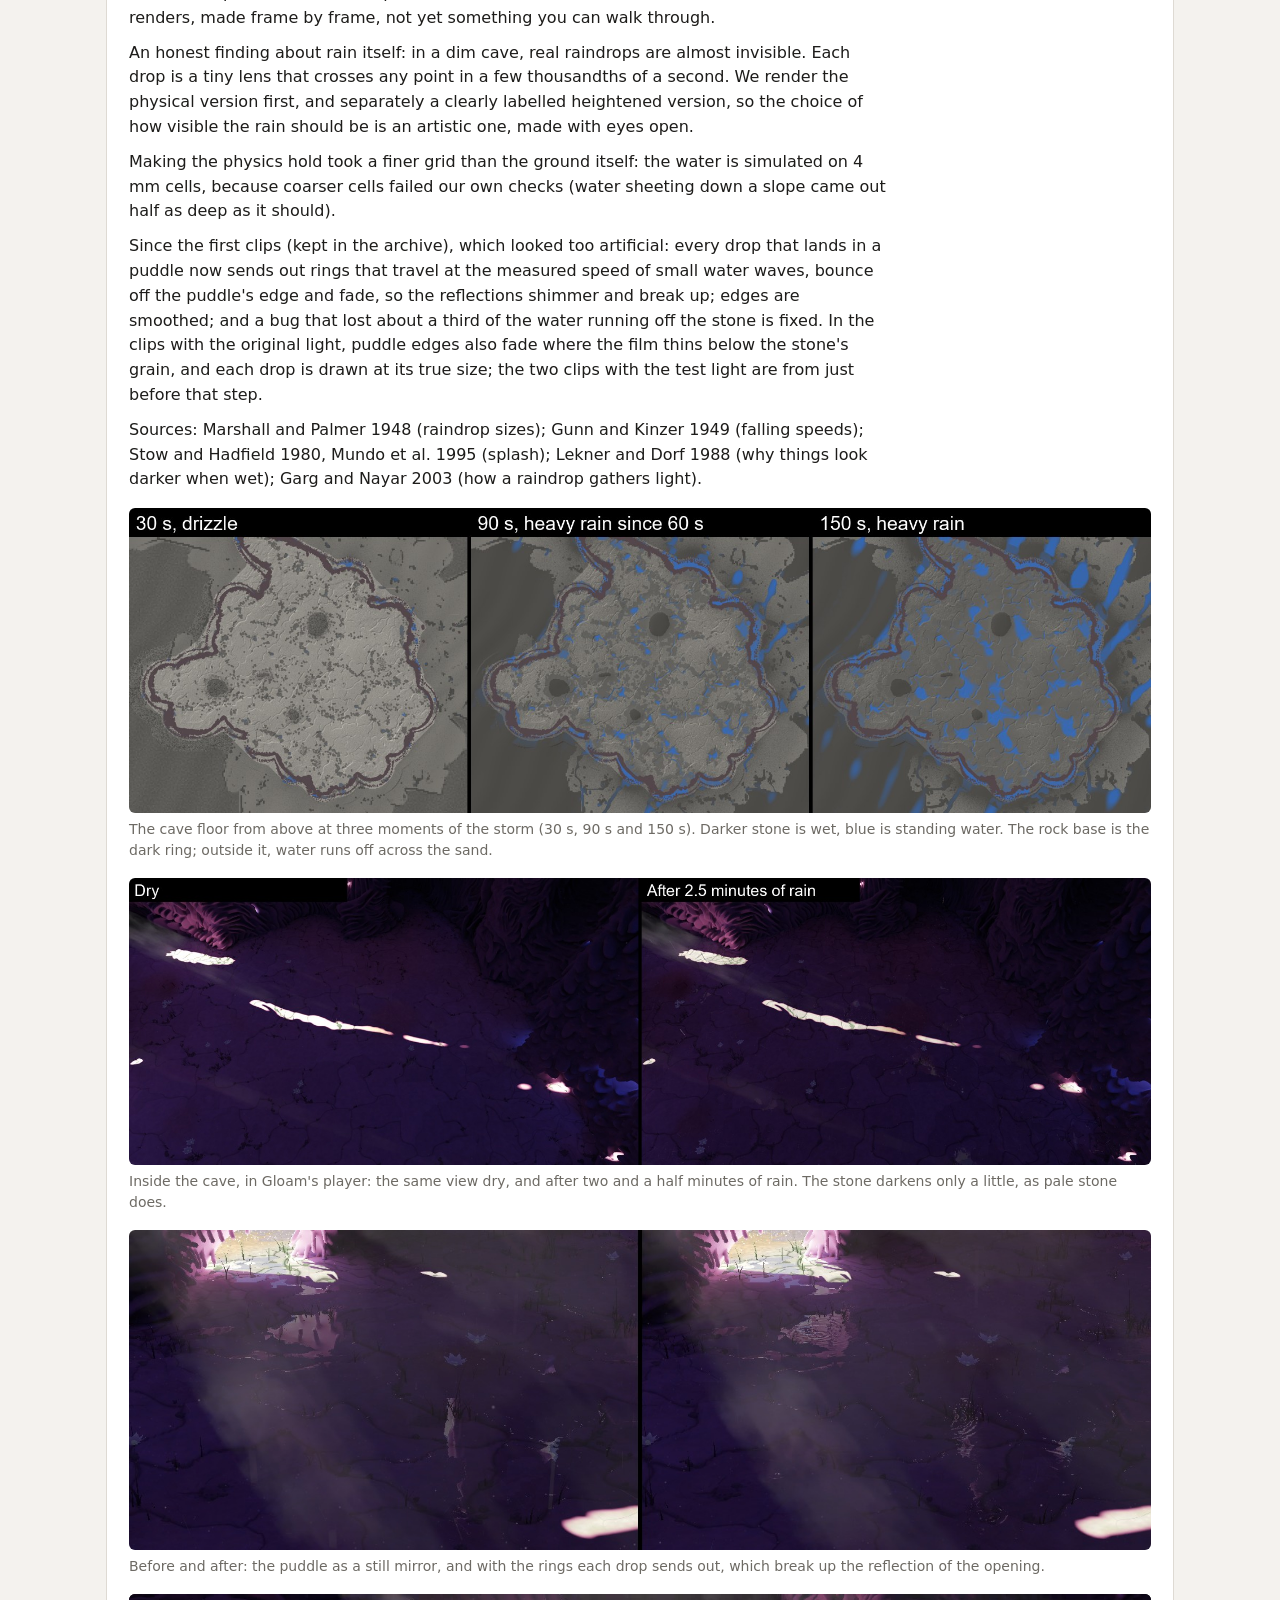
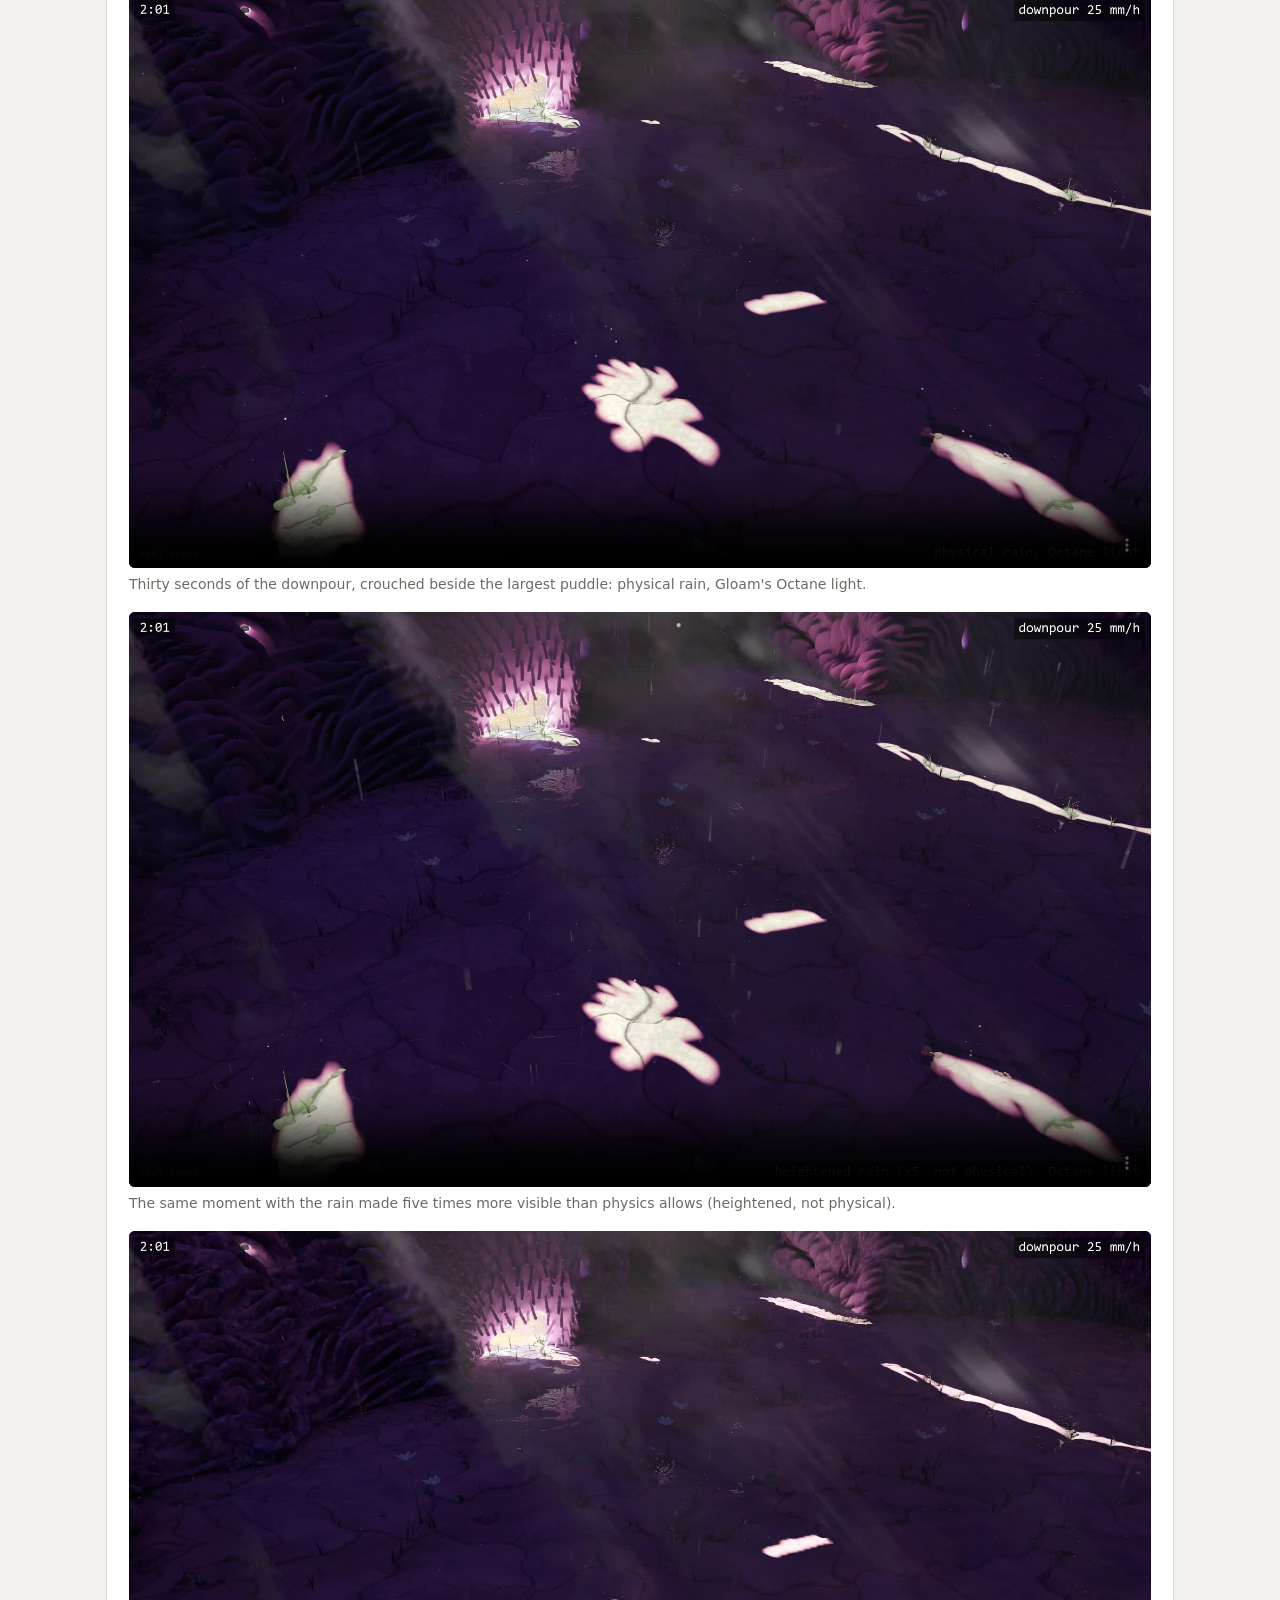
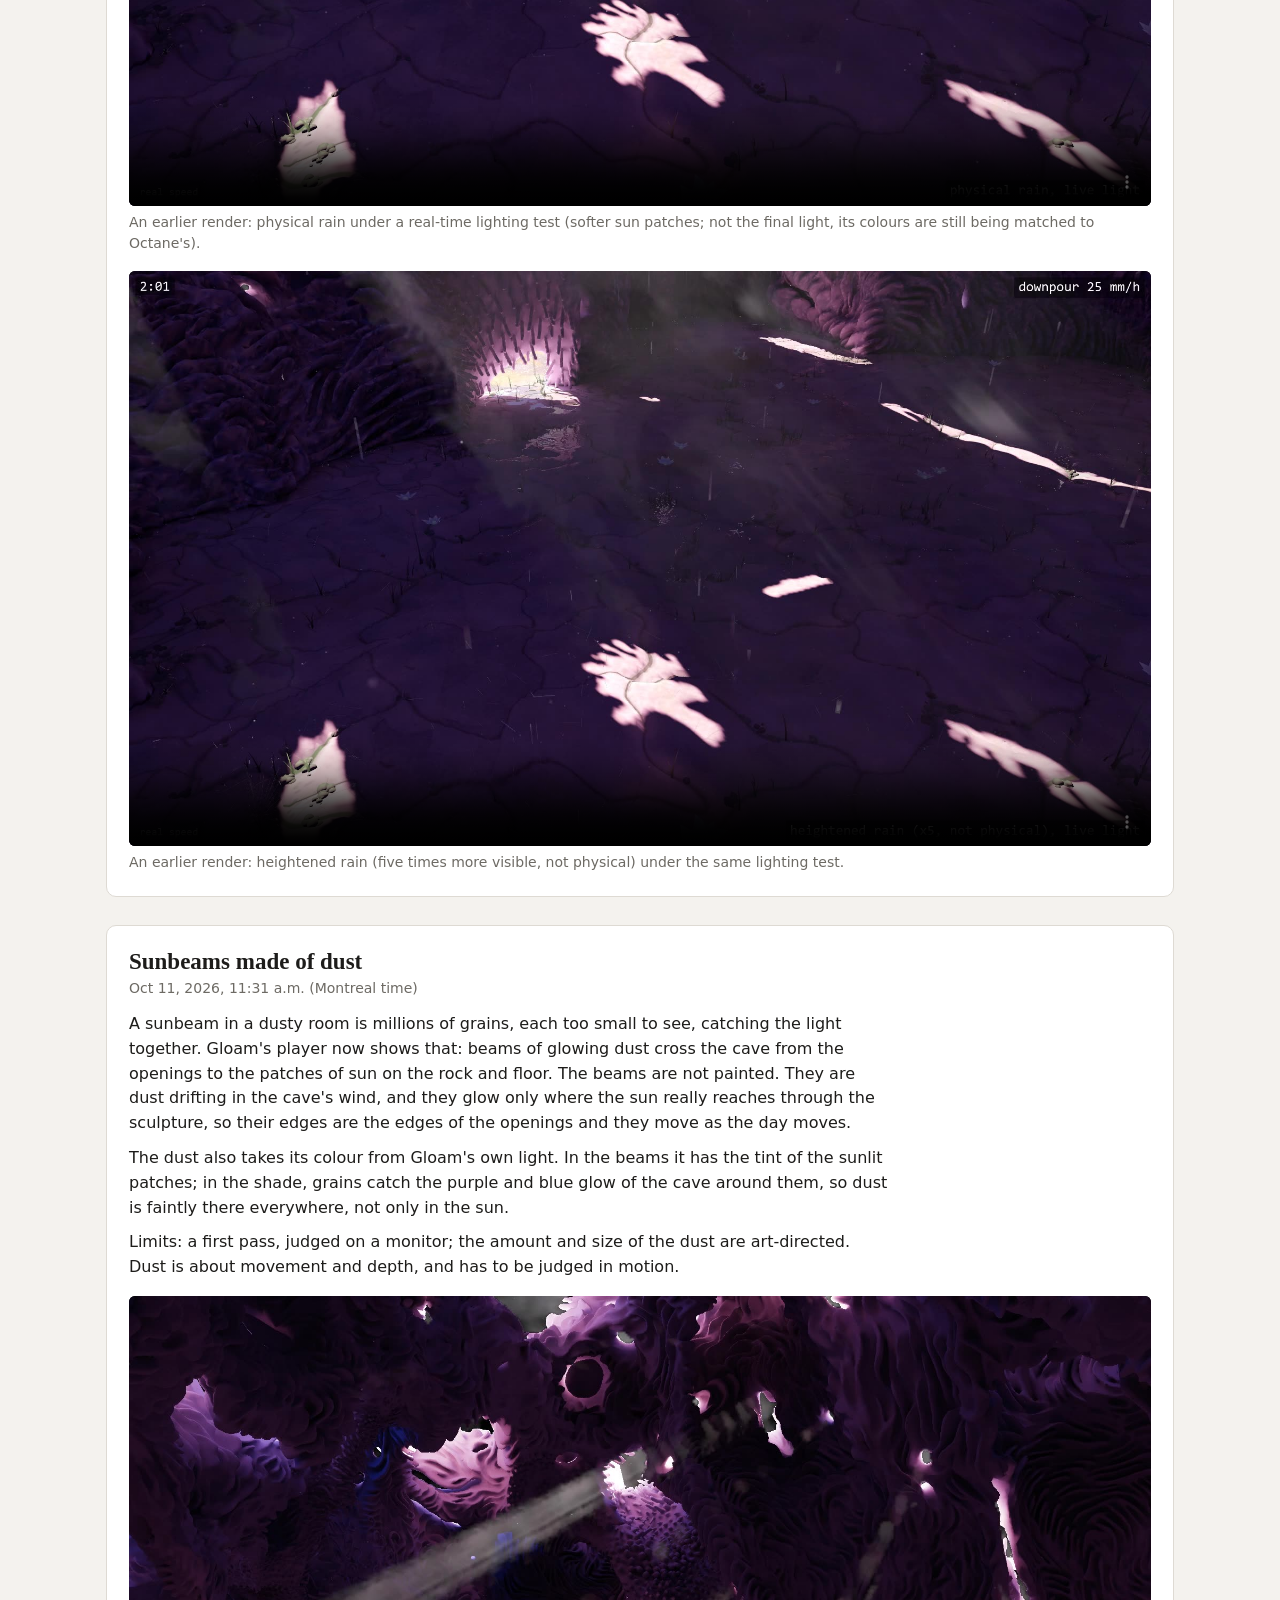
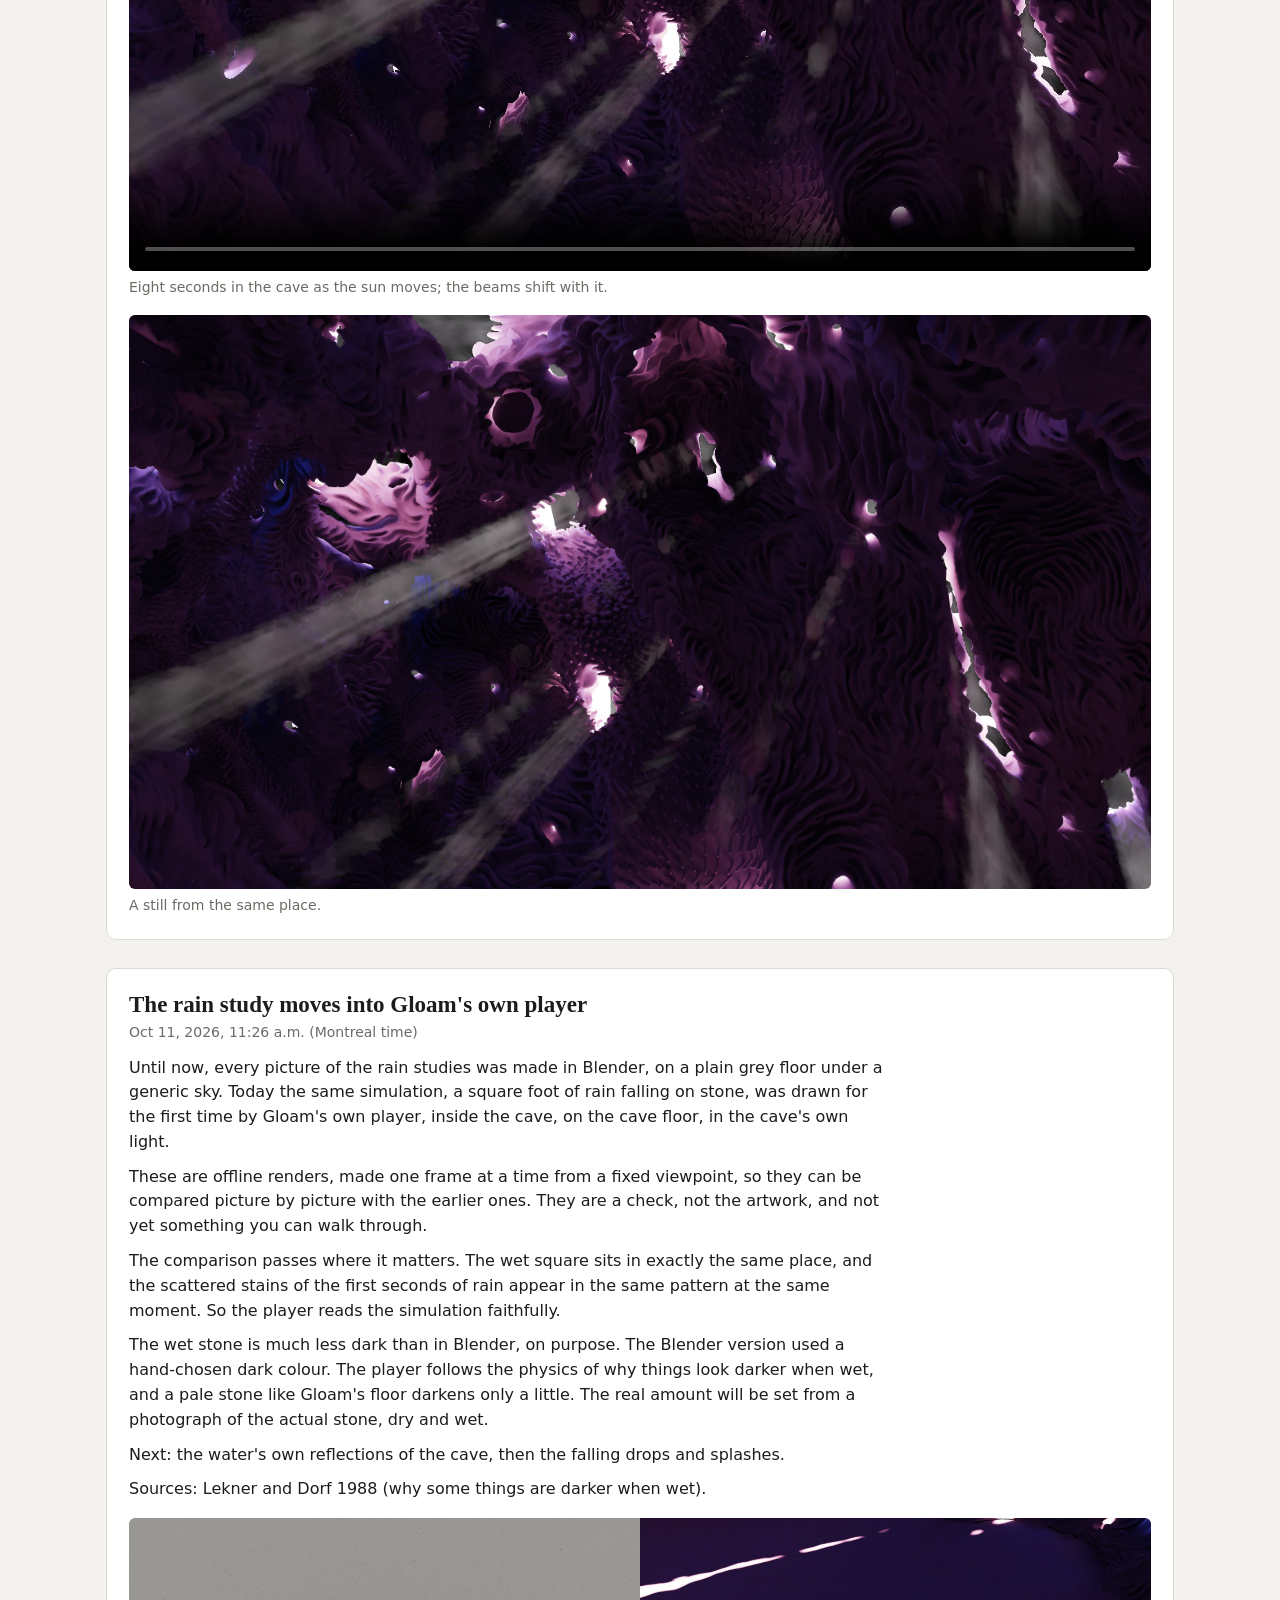
==== commit fc00041f: "Site review fixes: rain never implied live or in a headset, no build schedule or headset brand, plai" ====
--- a/index.html
+++ b/index.html
@@ -34,15 +34,16 @@
     <figure><video src="media/intro/sculpting_in_vr.mp4" controls muted playsinline preload="metadata" poster="media/intro/sculpting_in_vr.jpg"></video>
       <figcaption>How it is made: the forms are sculpted by hand in virtual reality (May 2026).</figcaption></figure>
   </section>
-  <p class="lede">These pages follow the work in progress as the piece becomes a living place: weather (rain that
-    behaves like real water on real stone, wind, dust that settles and is partly washed away), a ground under the
-    sculpture shaped by years of that weather, and a custom real-time player built for it. Every behaviour comes from
-    physics and published measurements rather than effects tuned by eye, and the method, what was tried and what was
-    set aside are kept here as a record.</p>
+  <p class="lede">These pages follow research toward making the piece a living place: weather (rain that behaves like real water
+    on real stone, wind, dust that settles and is partly washed away), studied for now as offline renders, a ground under
+    the sculpture shaped by years of that weather, and a custom real-time player built for it. Water, light and ground
+    behaviour comes from physics and published measurements rather than effects tuned by eye; a few elements (the
+    amount of dust, the motion of plants and walls, how visible the rain is made) are artistic choices, and are labelled
+    as such. The method, what was tried and what was set aside are kept here as a record.</p>
   <div class="legend">
     <span><i class="sw stone"></i>stone</span>
     <span><i class="sw water"></i>water: drops, wet stone, stains</span>
-    <span class="note">Study renders (grey clay stone, blue water) show shape and behaviour only, not final lighting. Click any image to see it full screen.
+    <span class="note">Early studies were grey clay renders (shape and behaviour only); newer ones are drawn in Gloam's own player and light. Click any image to see it full screen.
       Newest work first. This page shows current work only; earlier studies are in the
       <a href="archive.html">progress archive</a>, and the methods are on the <a href="approach.html">approach</a> page.</span>
   </div>
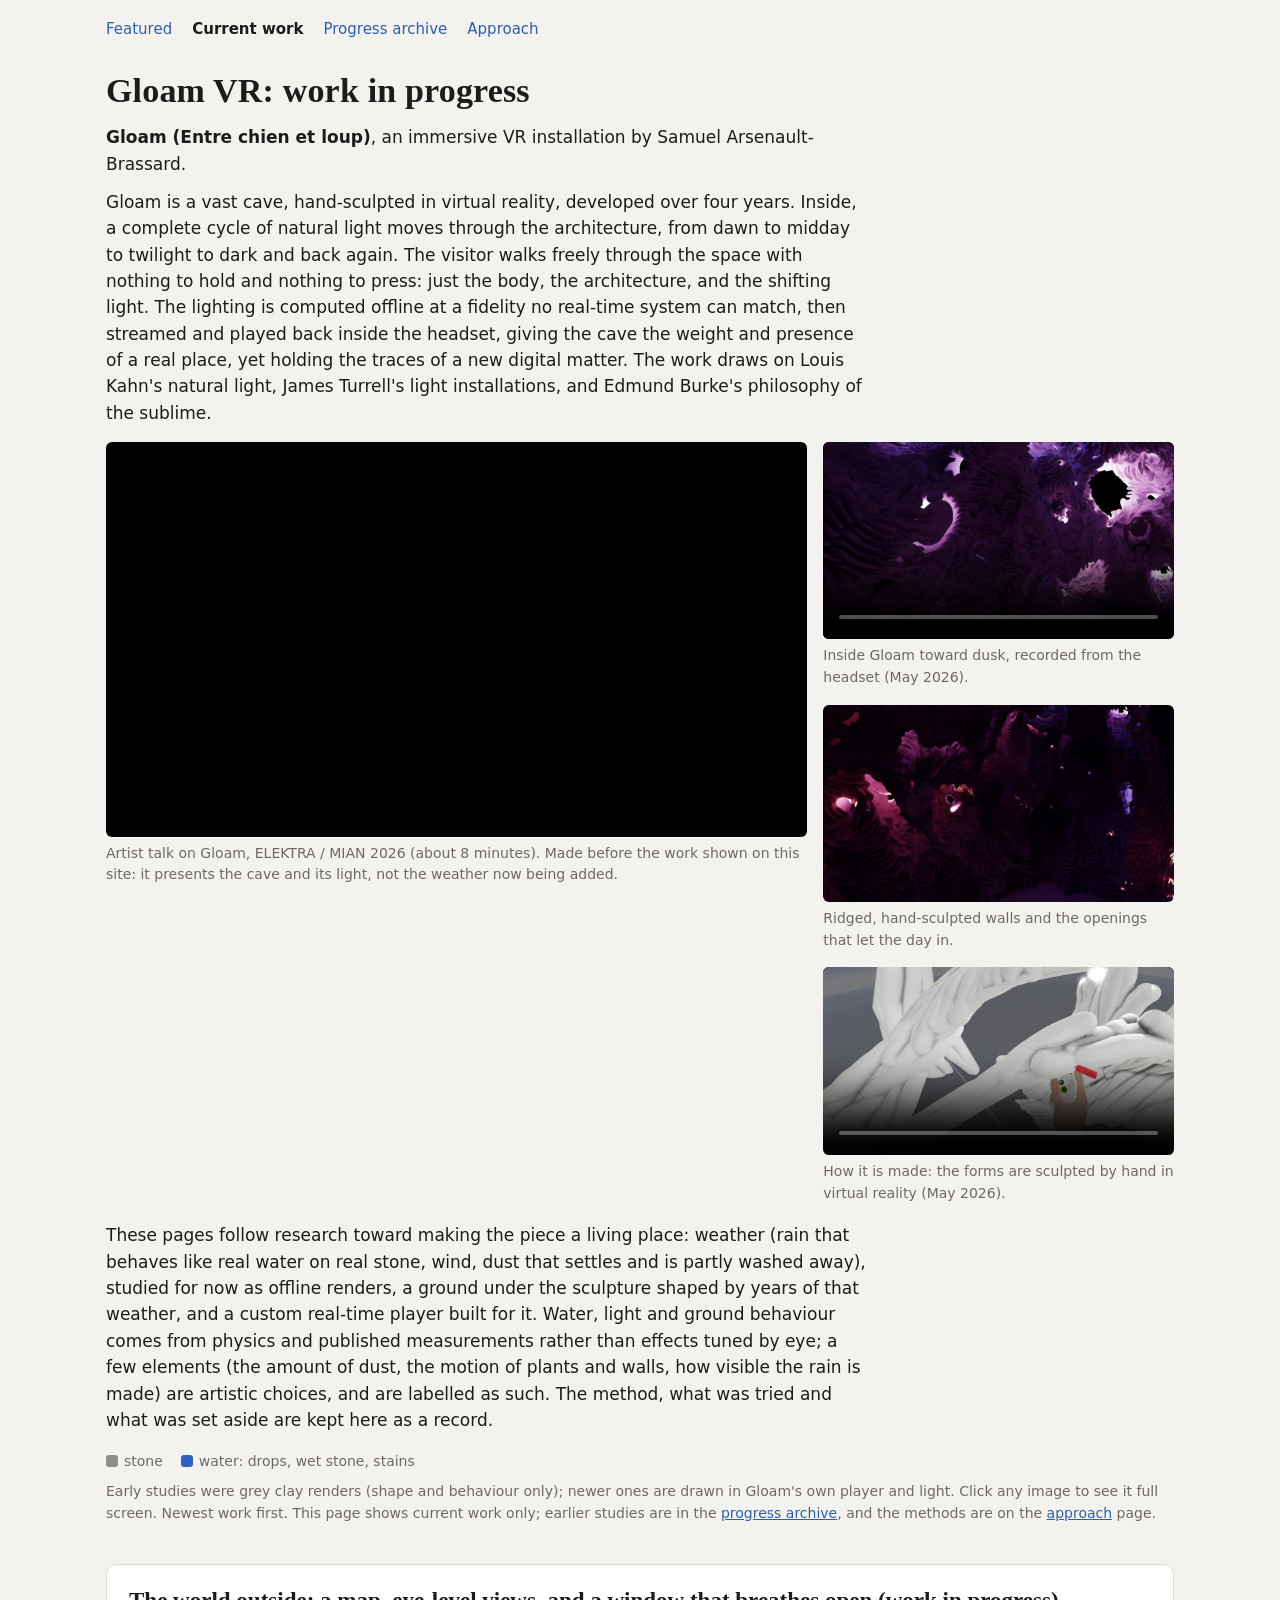
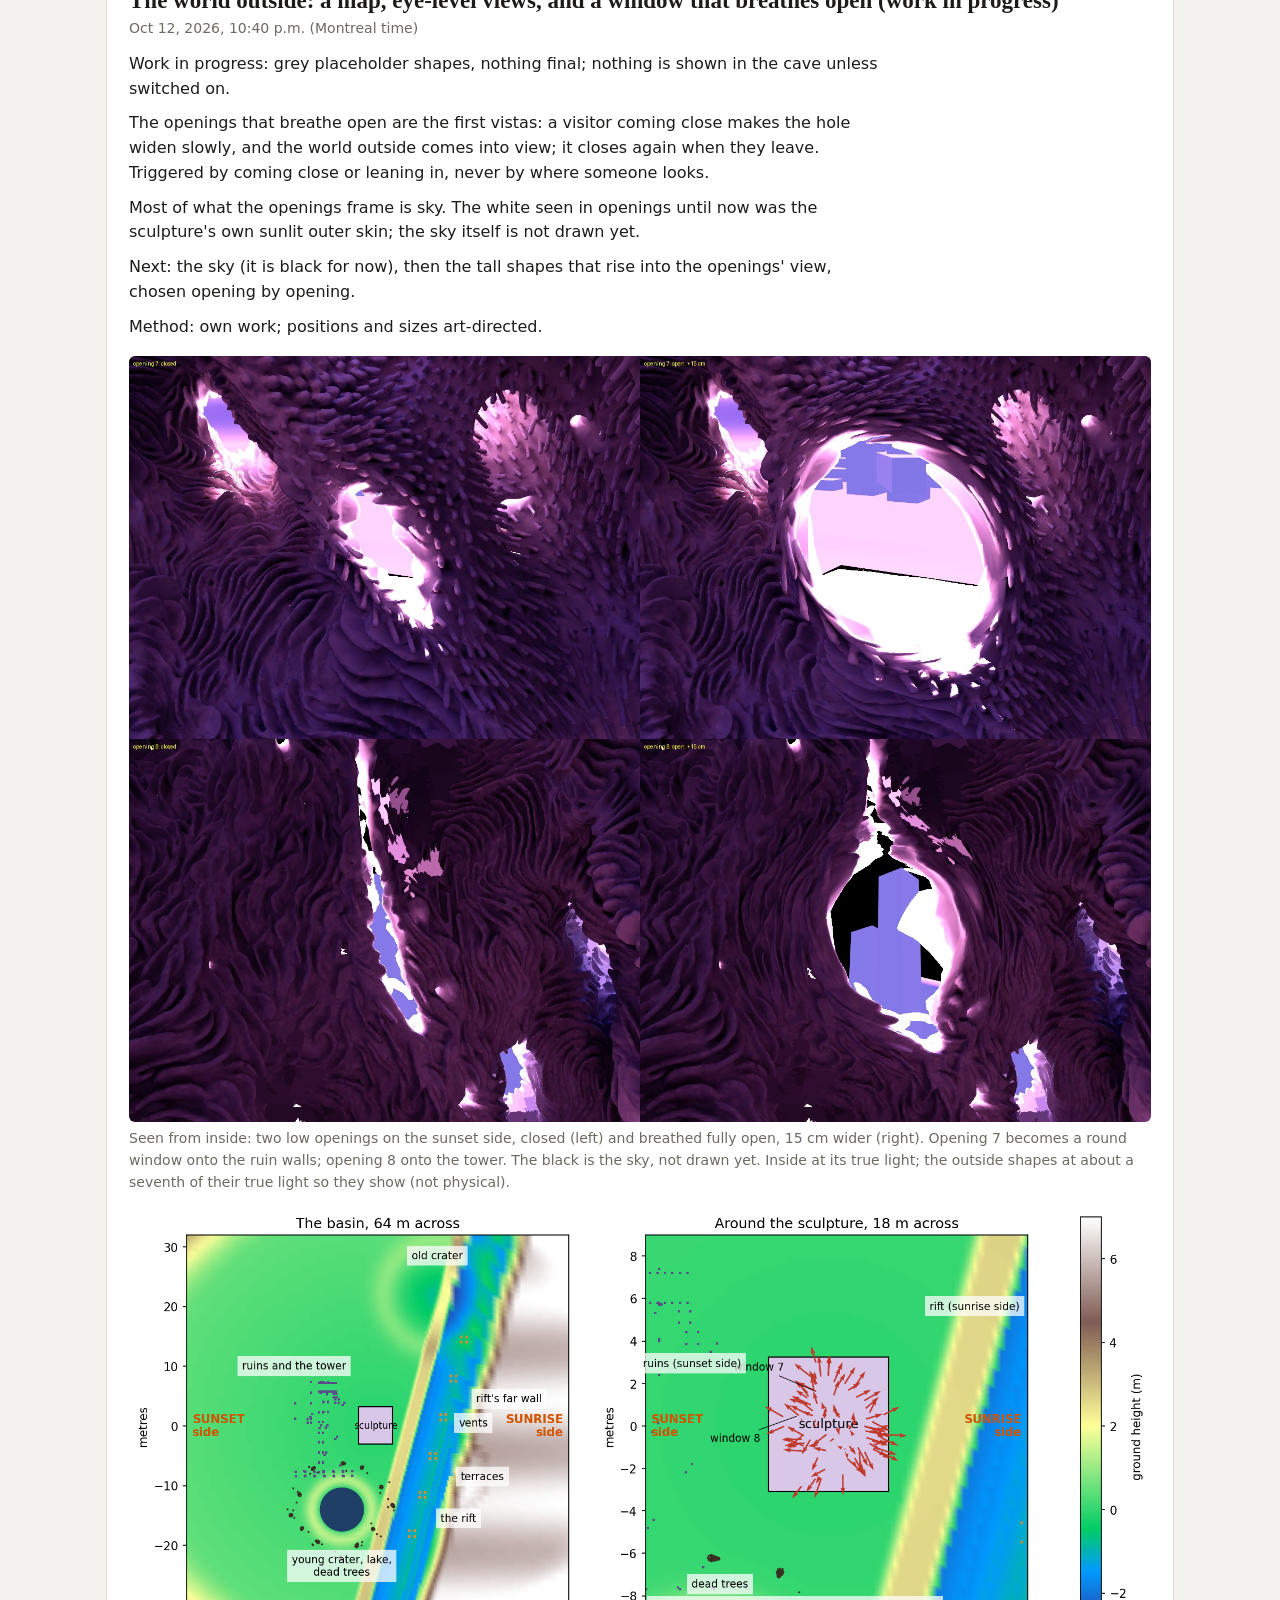
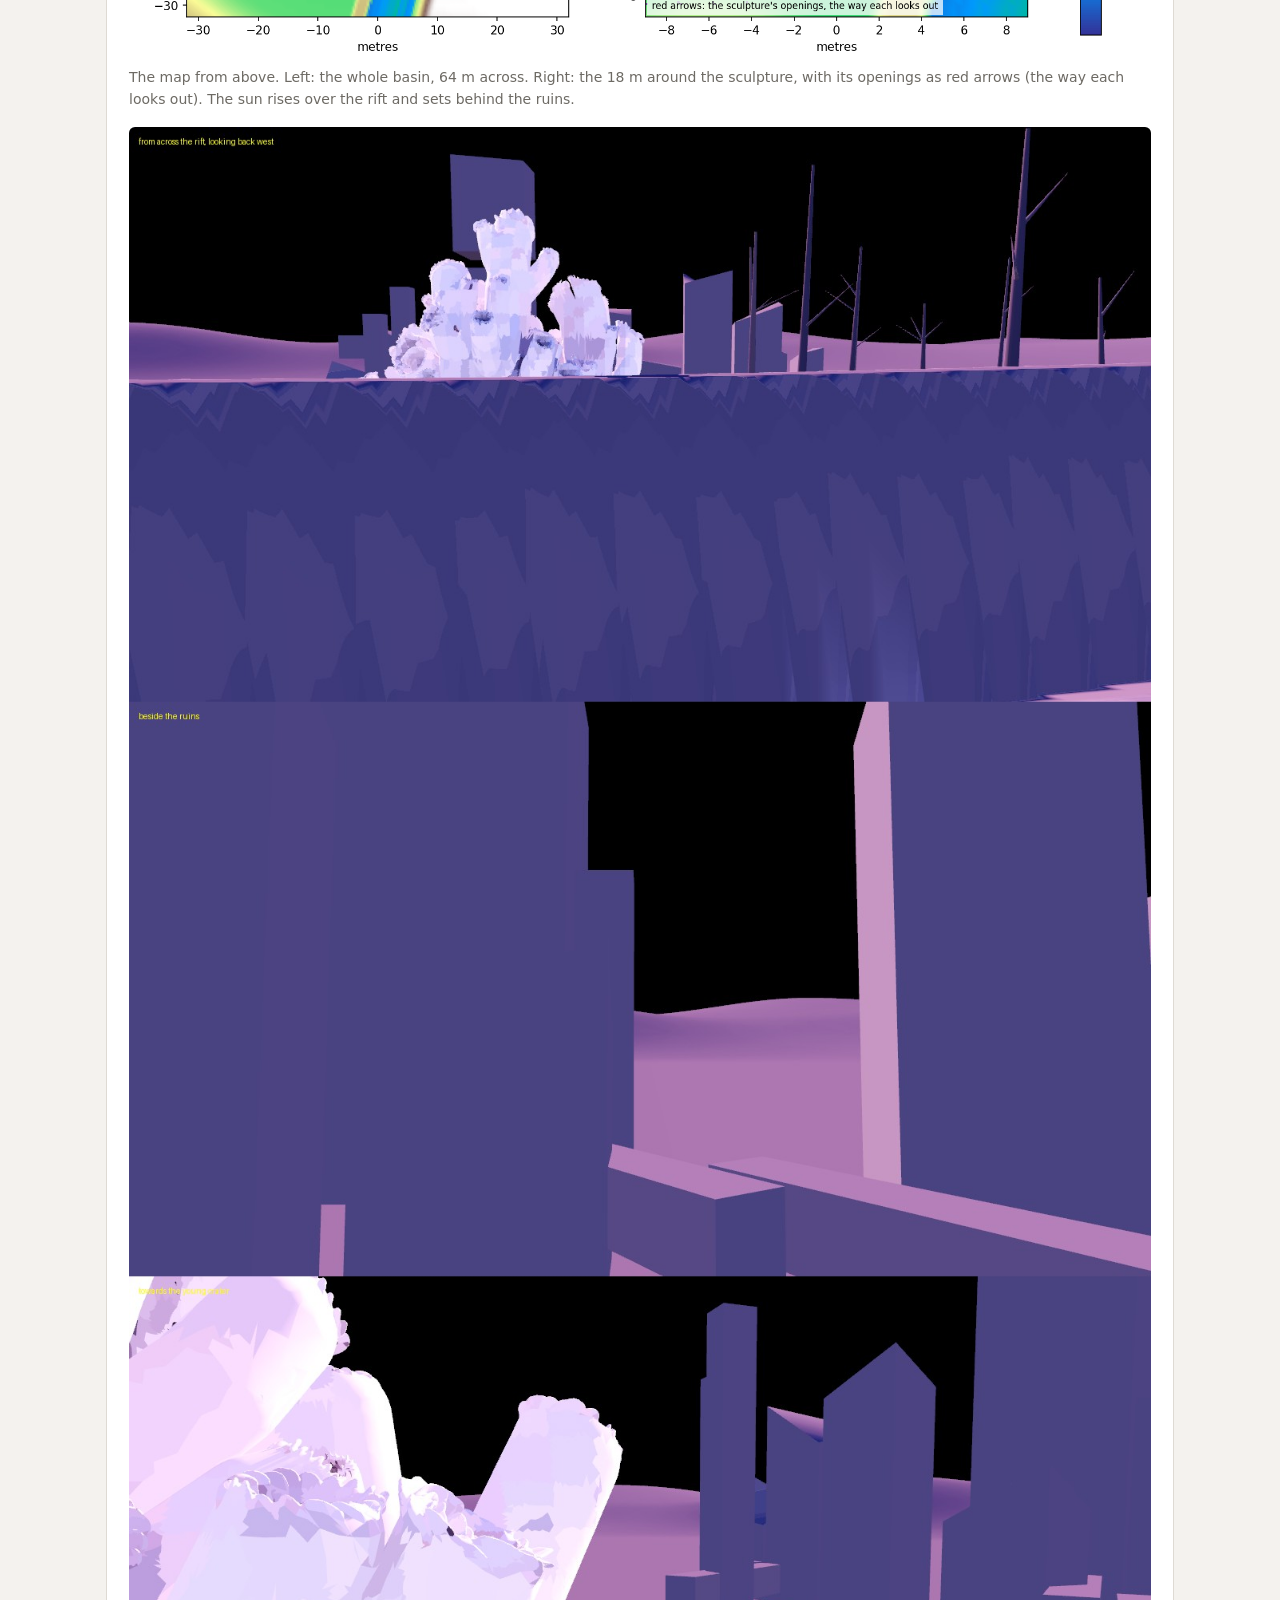
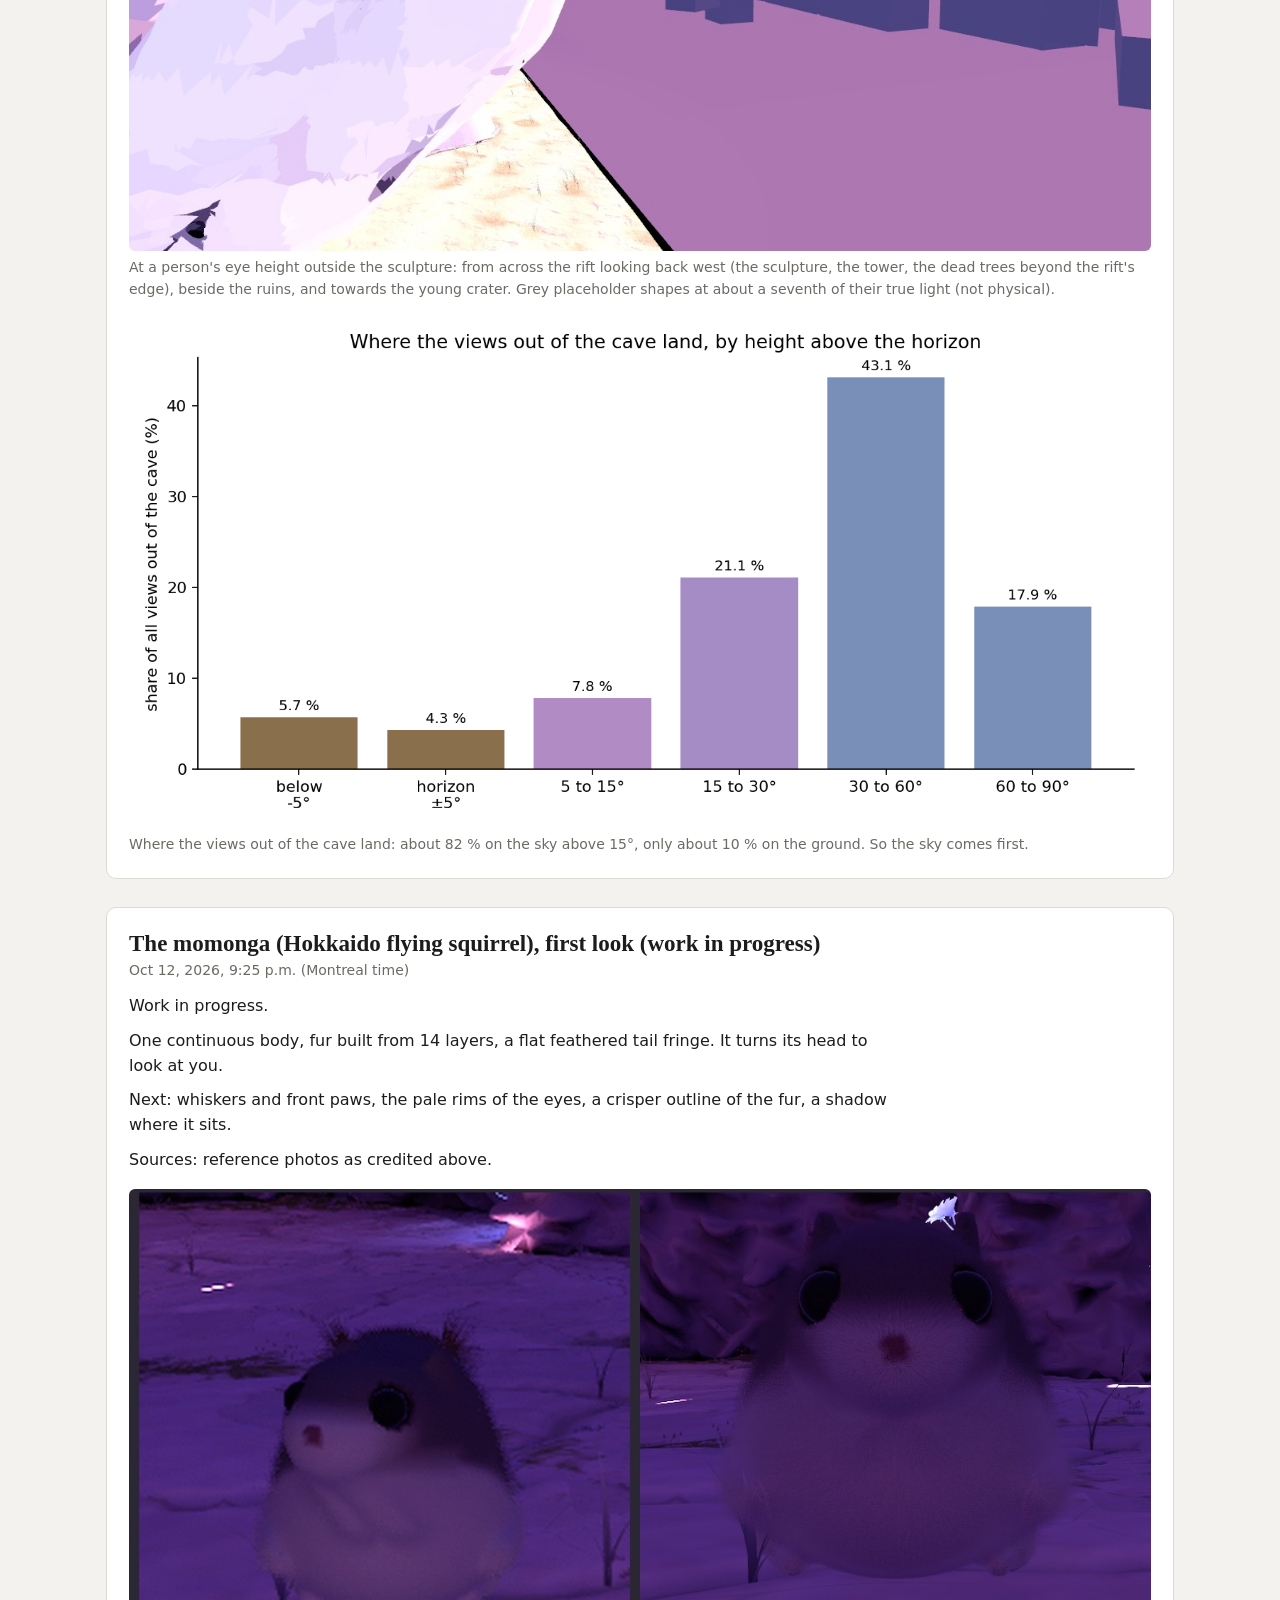
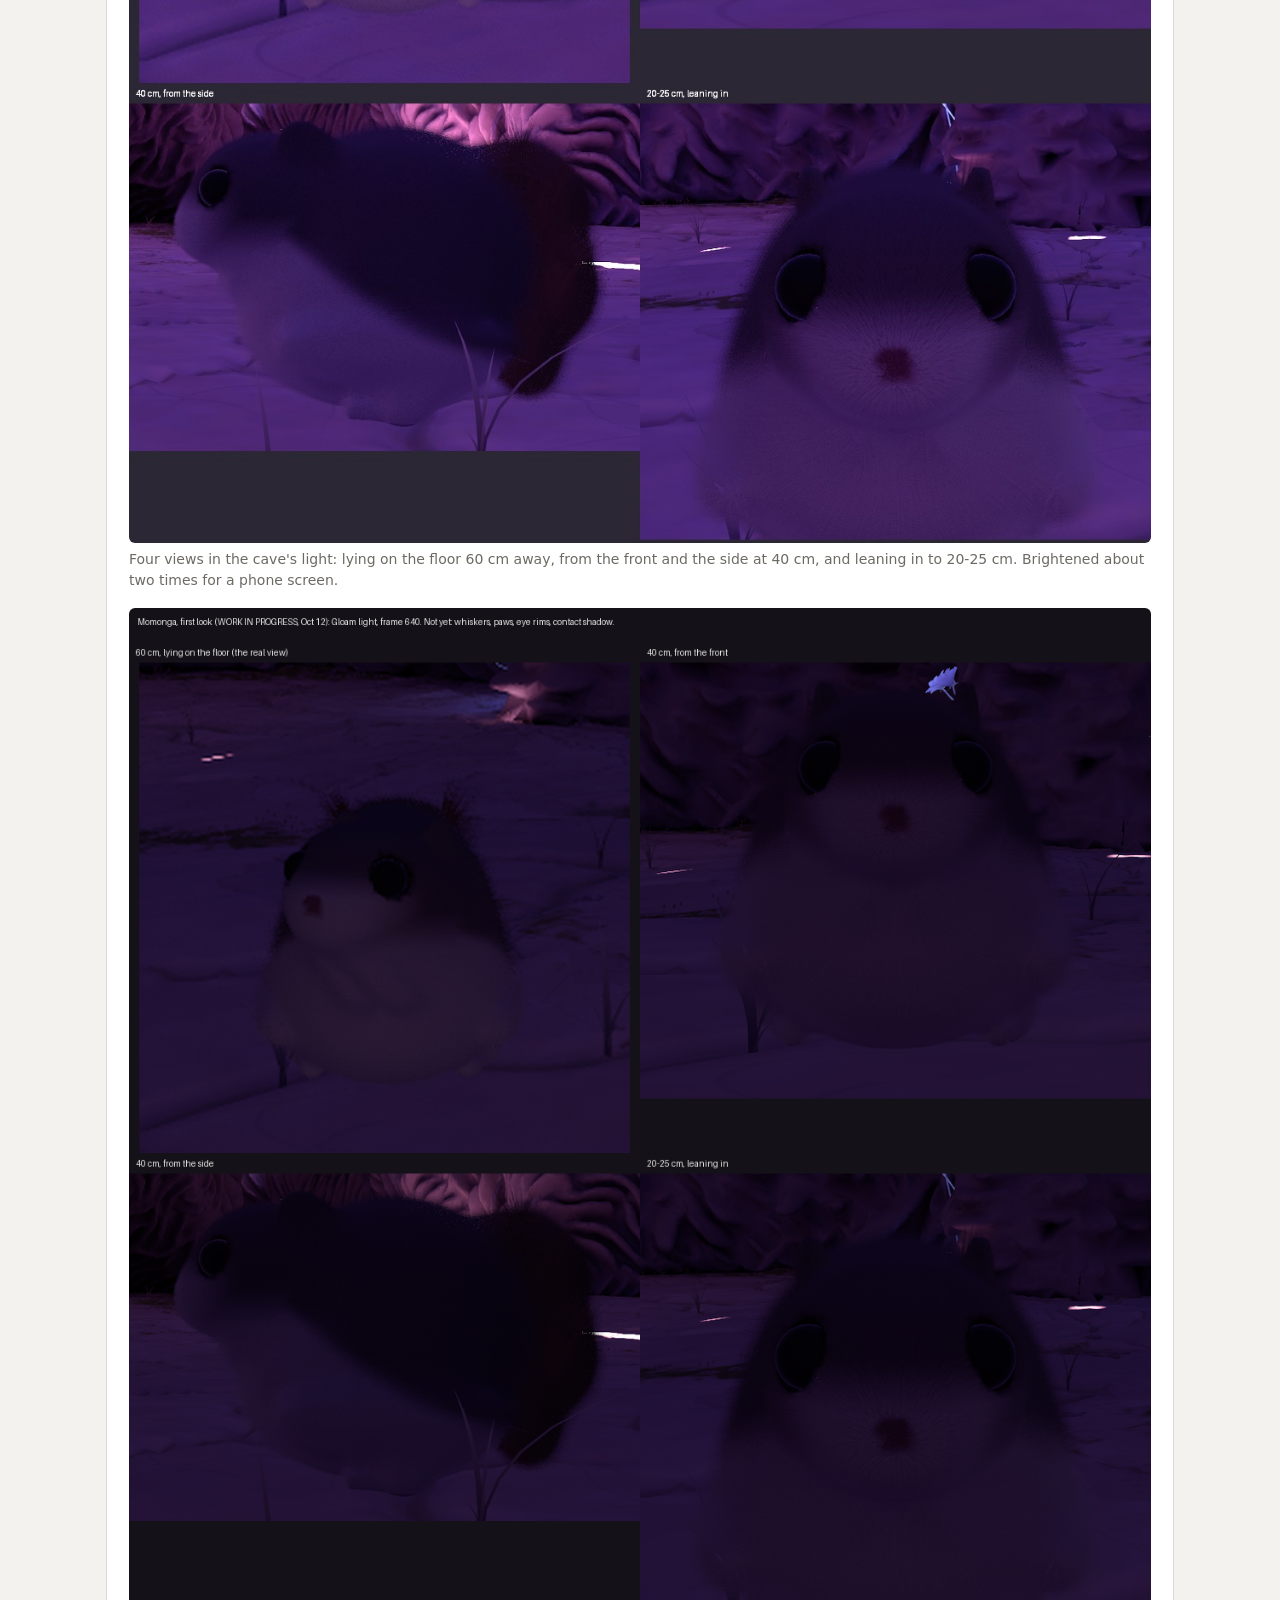
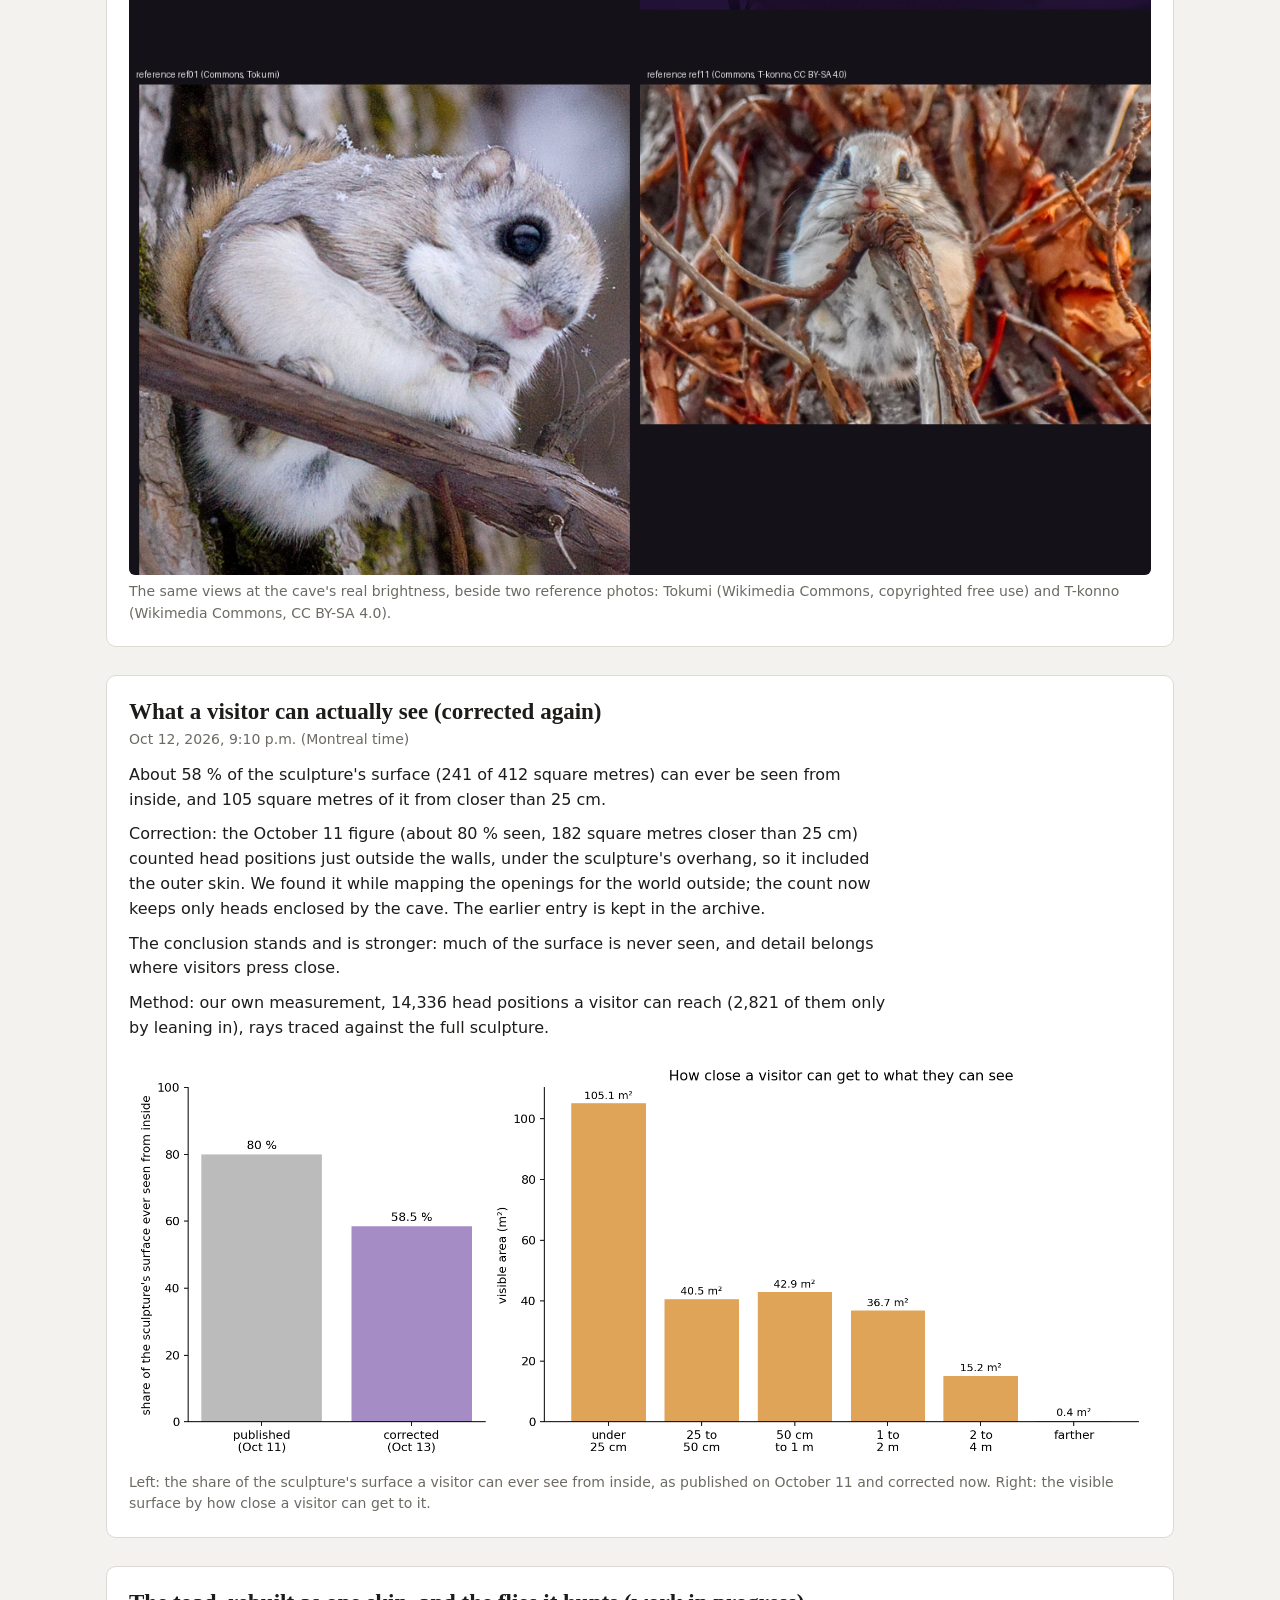
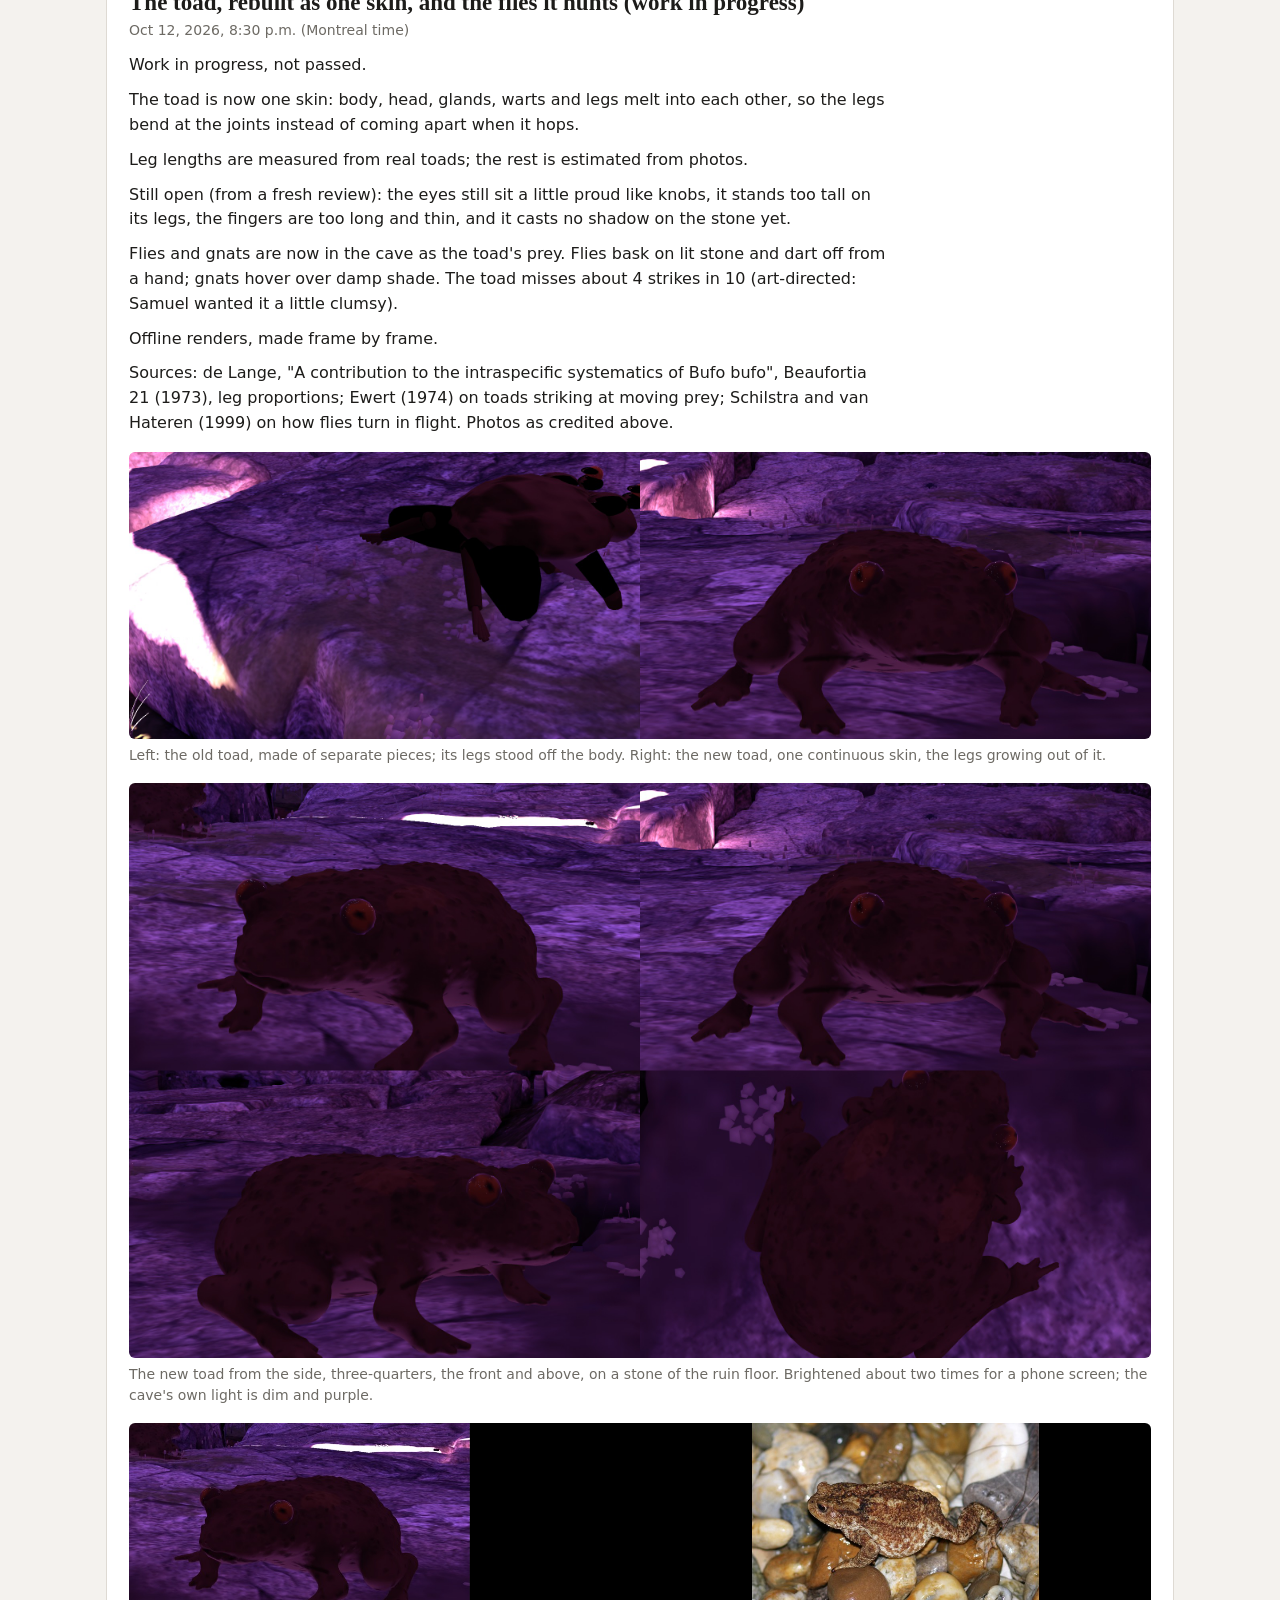
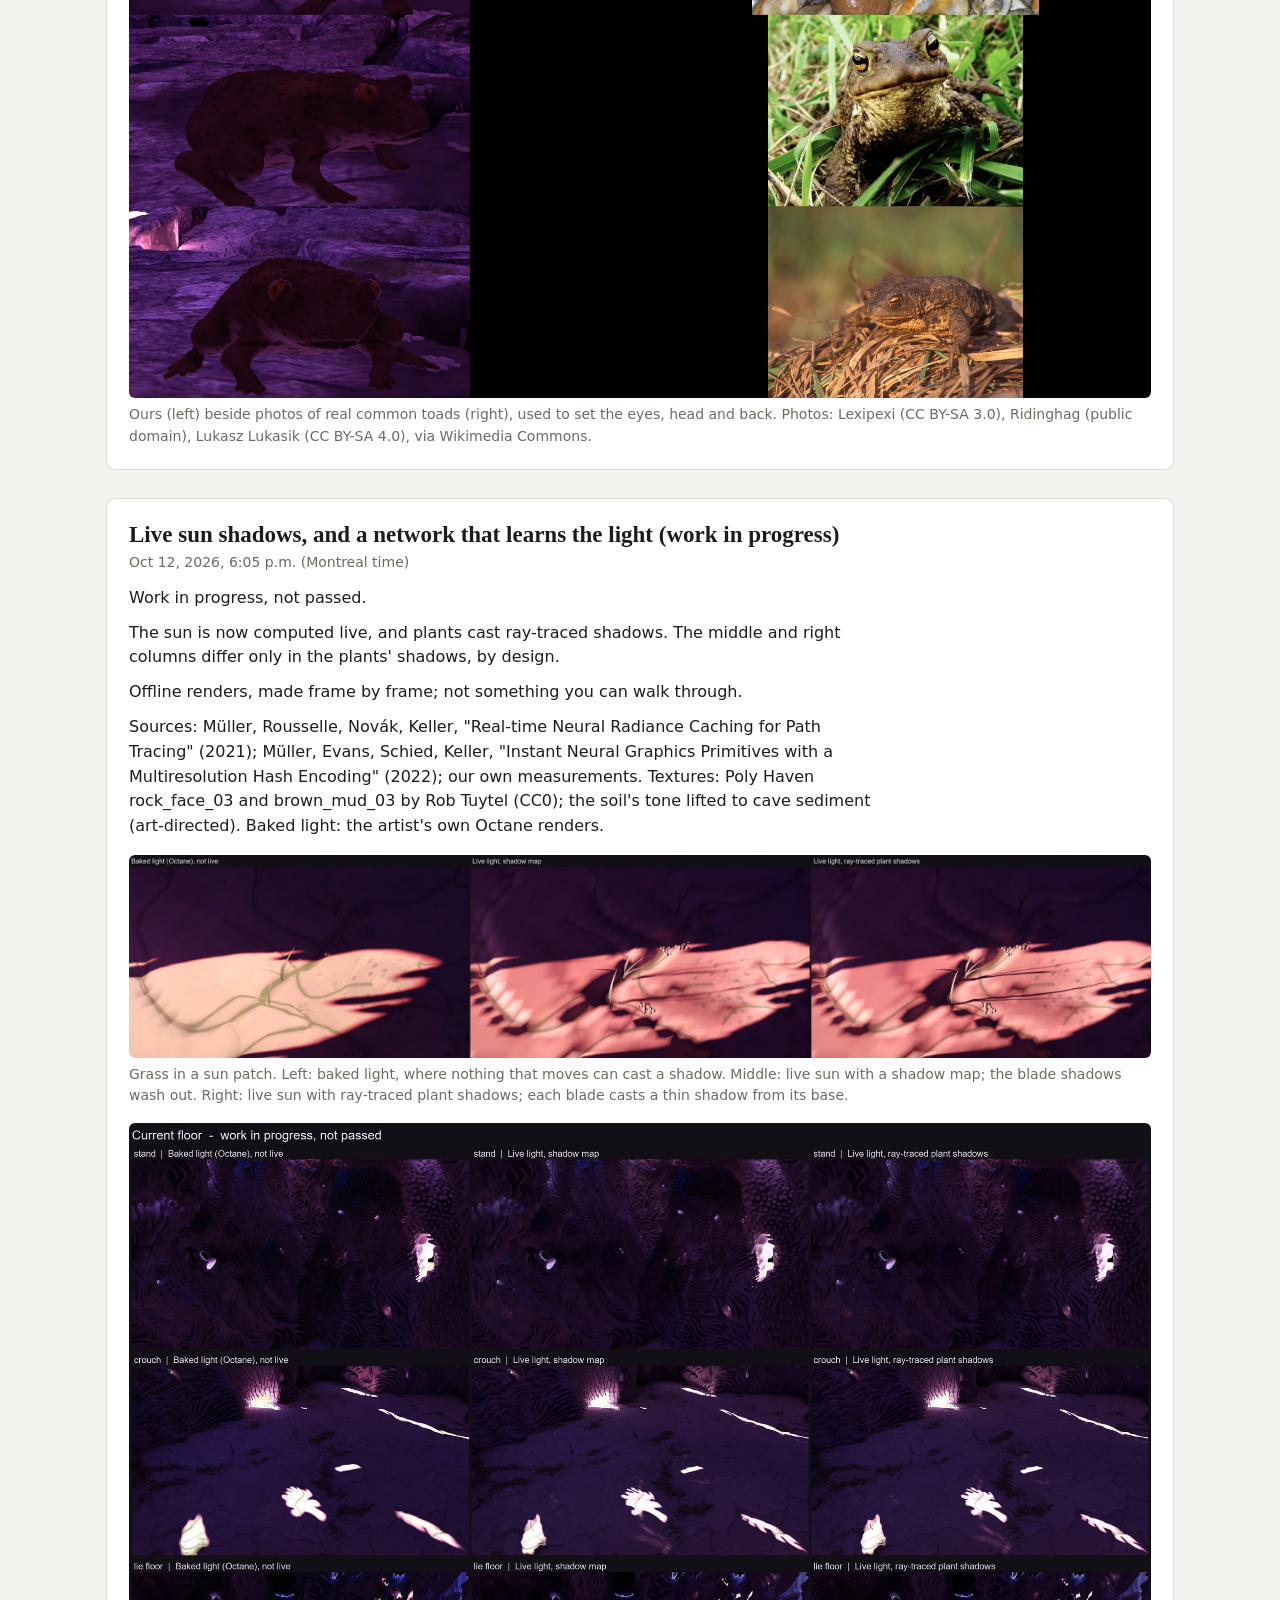
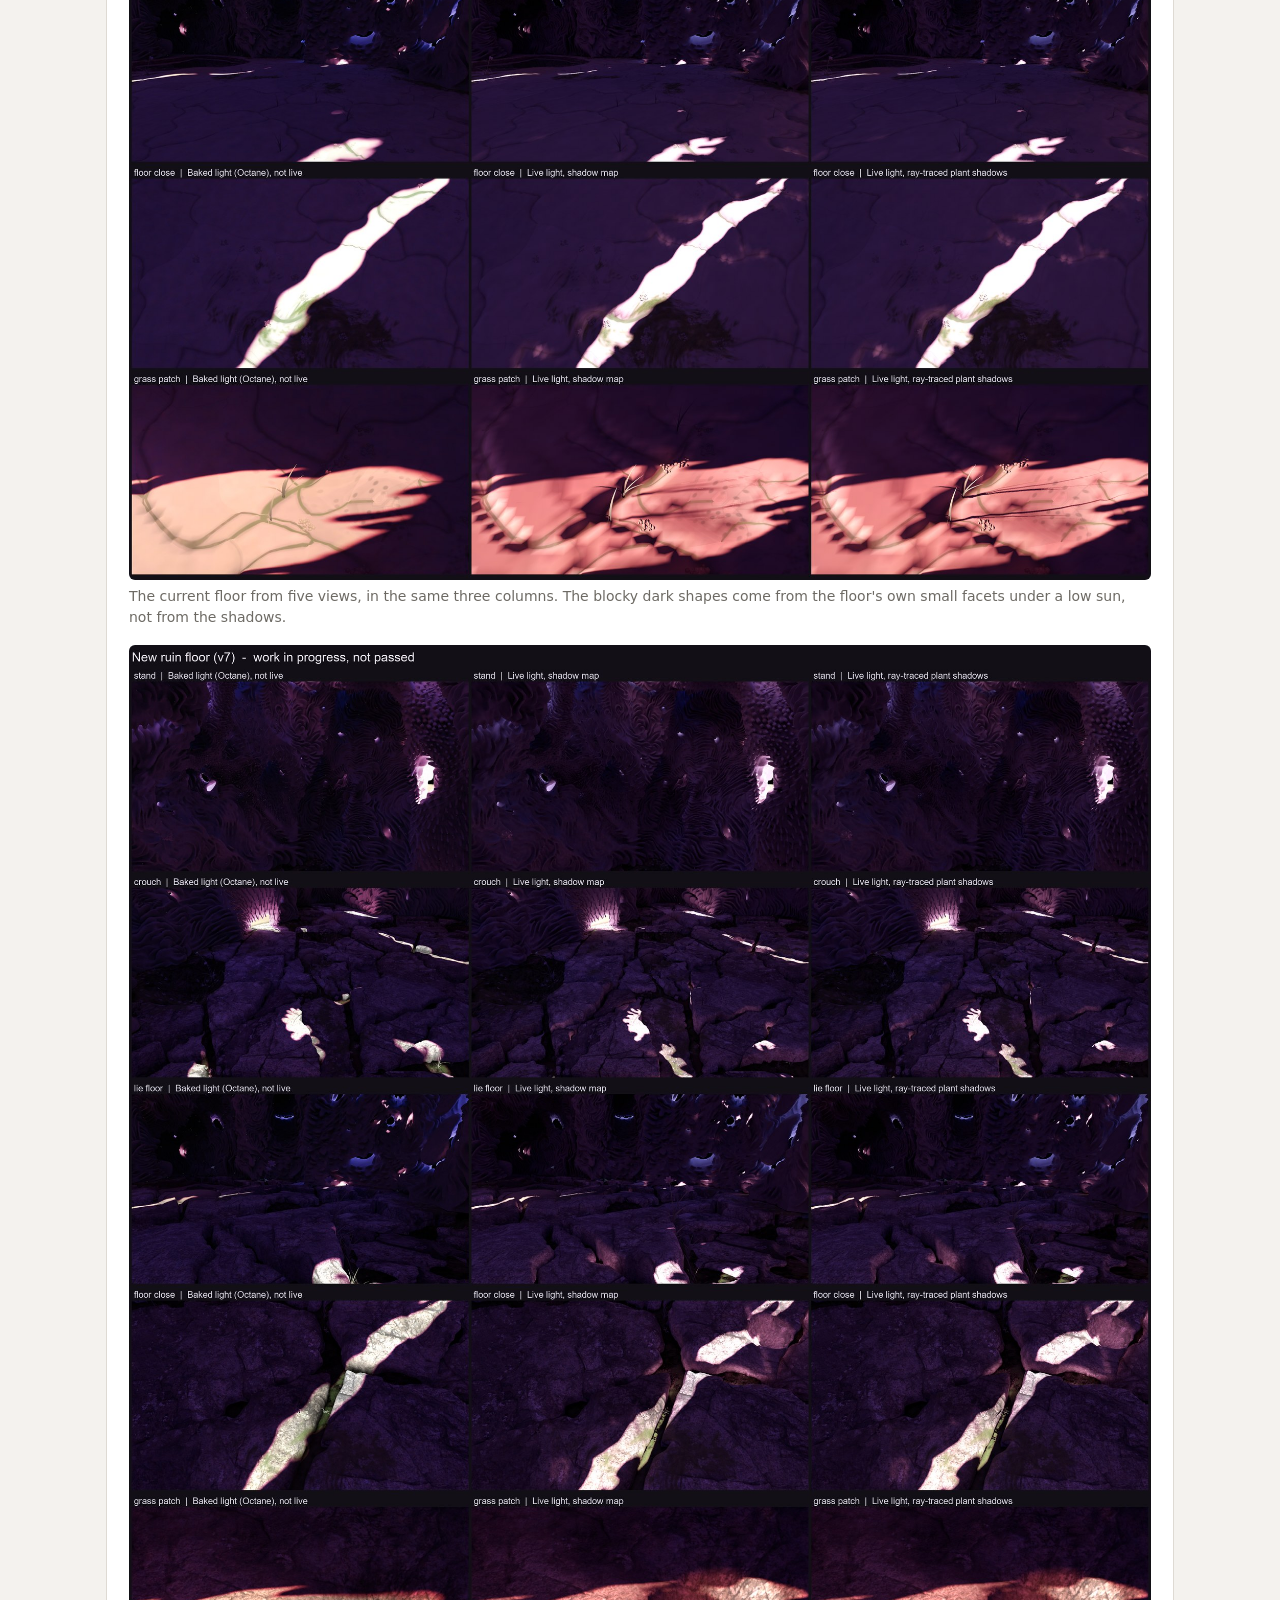
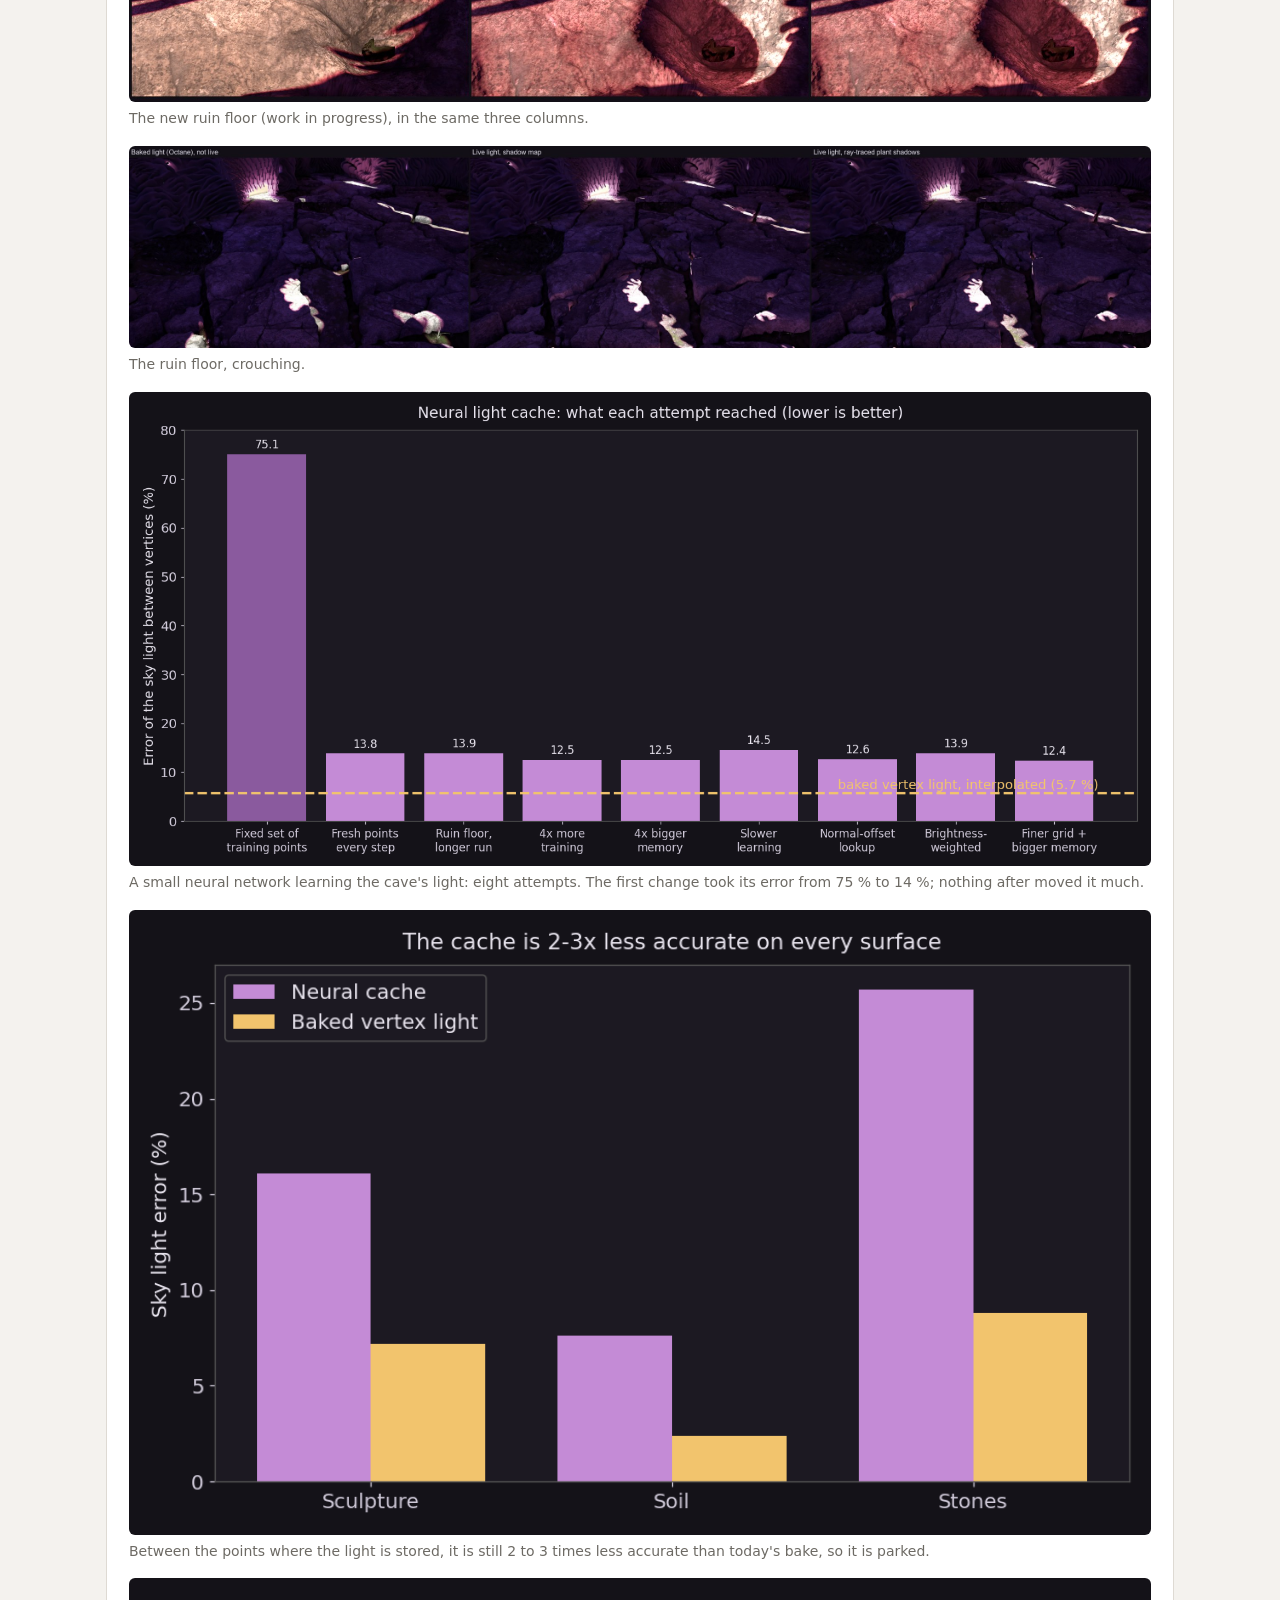
==== commit 6e476088: "Featured page: the best current images of the cave's light, the ruin floor, rain and the first creat" ====
--- a/index.html
+++ b/index.html
@@ -8,6 +8,7 @@
 </head>
 <body>
 <nav class="site" aria-label="Site">
+  <a href="featured.html">Featured</a>
   <a href="index.html" aria-current="page">Current work</a>
   <a href="archive.html">Progress archive</a>
   <a href="approach.html">Approach</a>
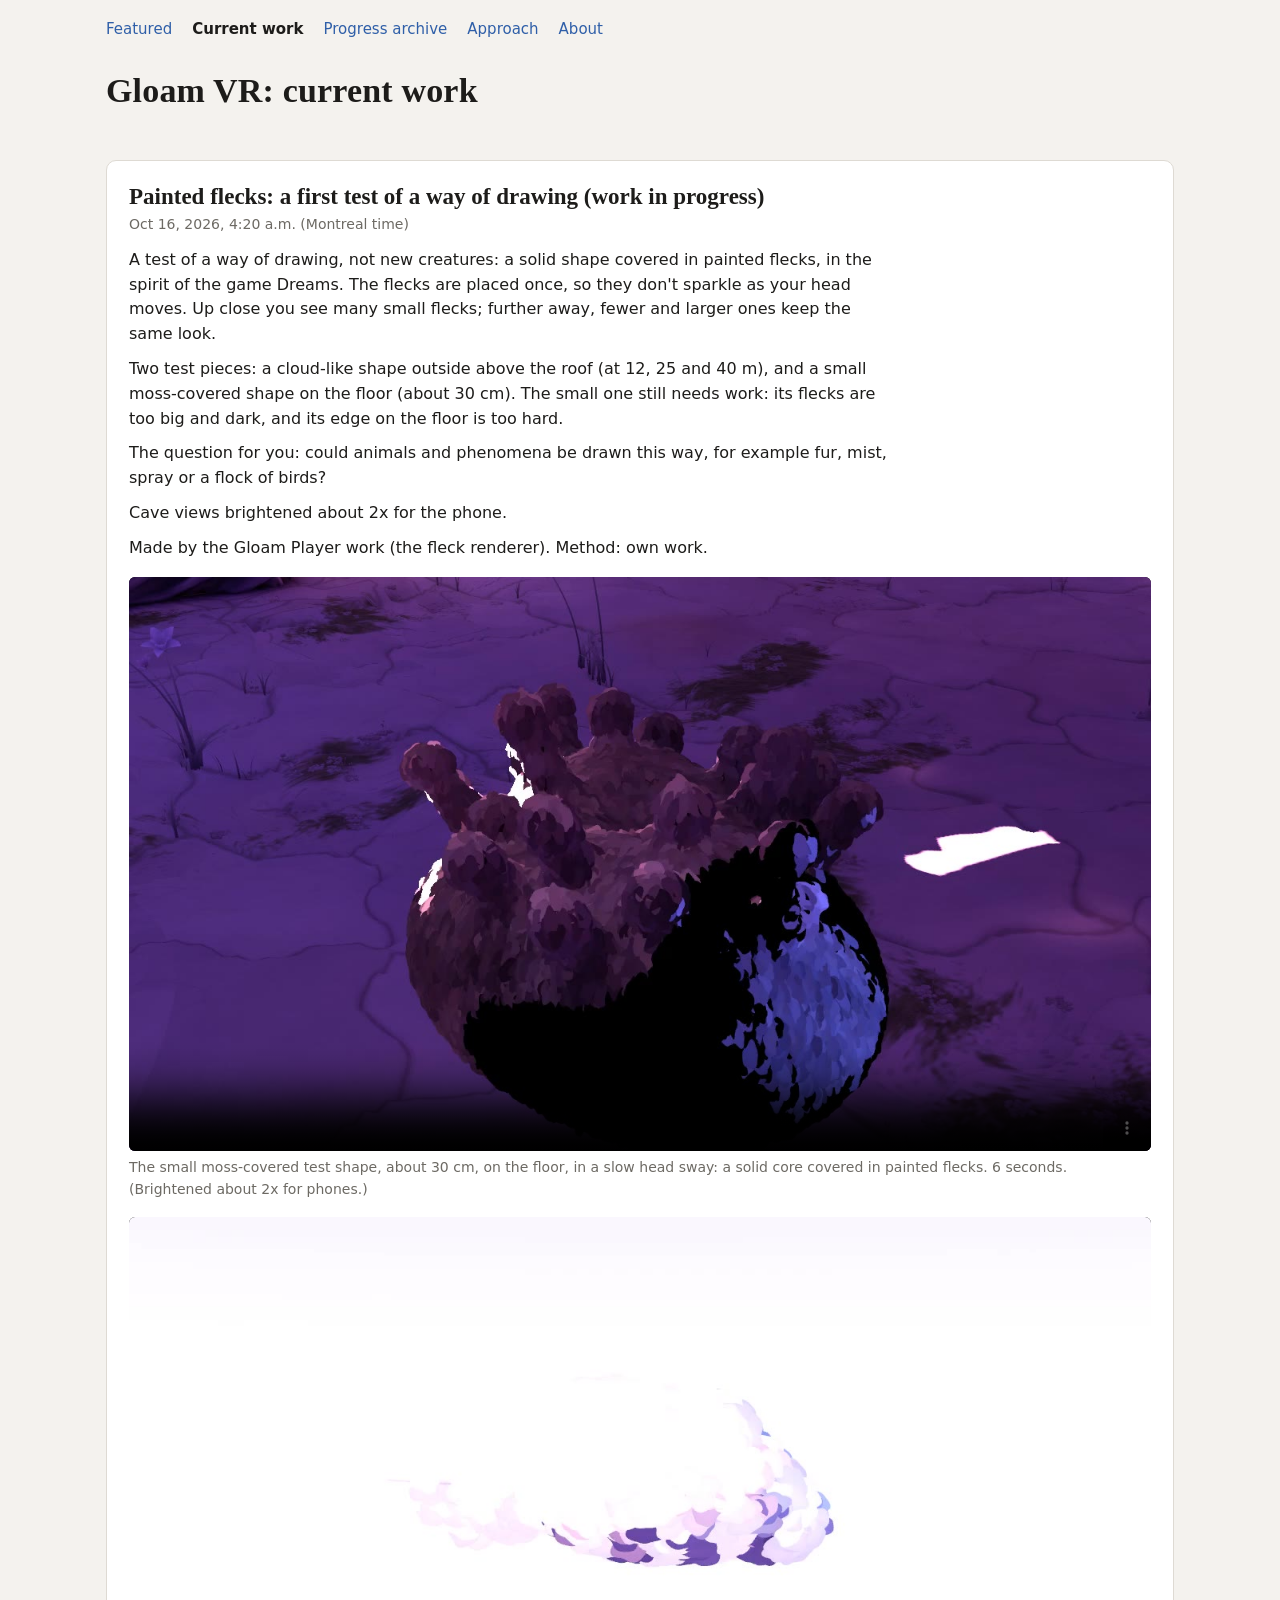
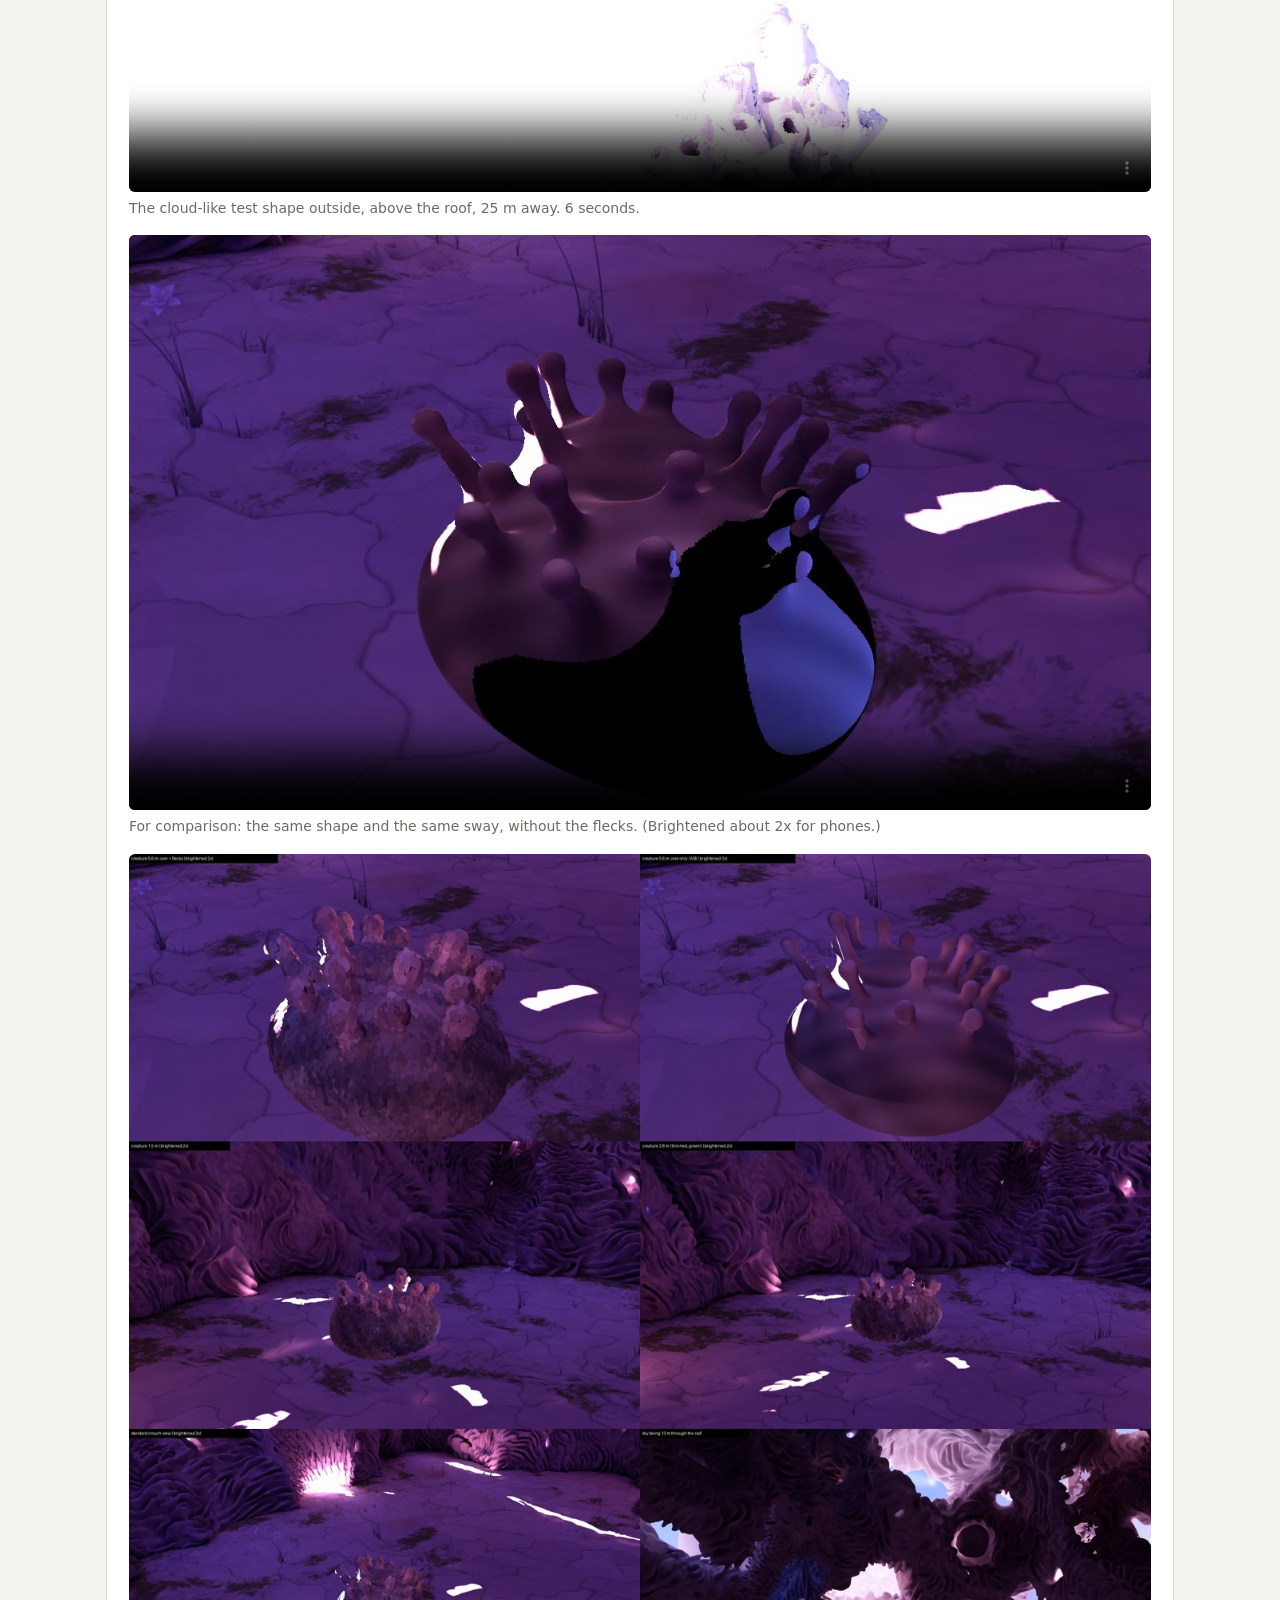
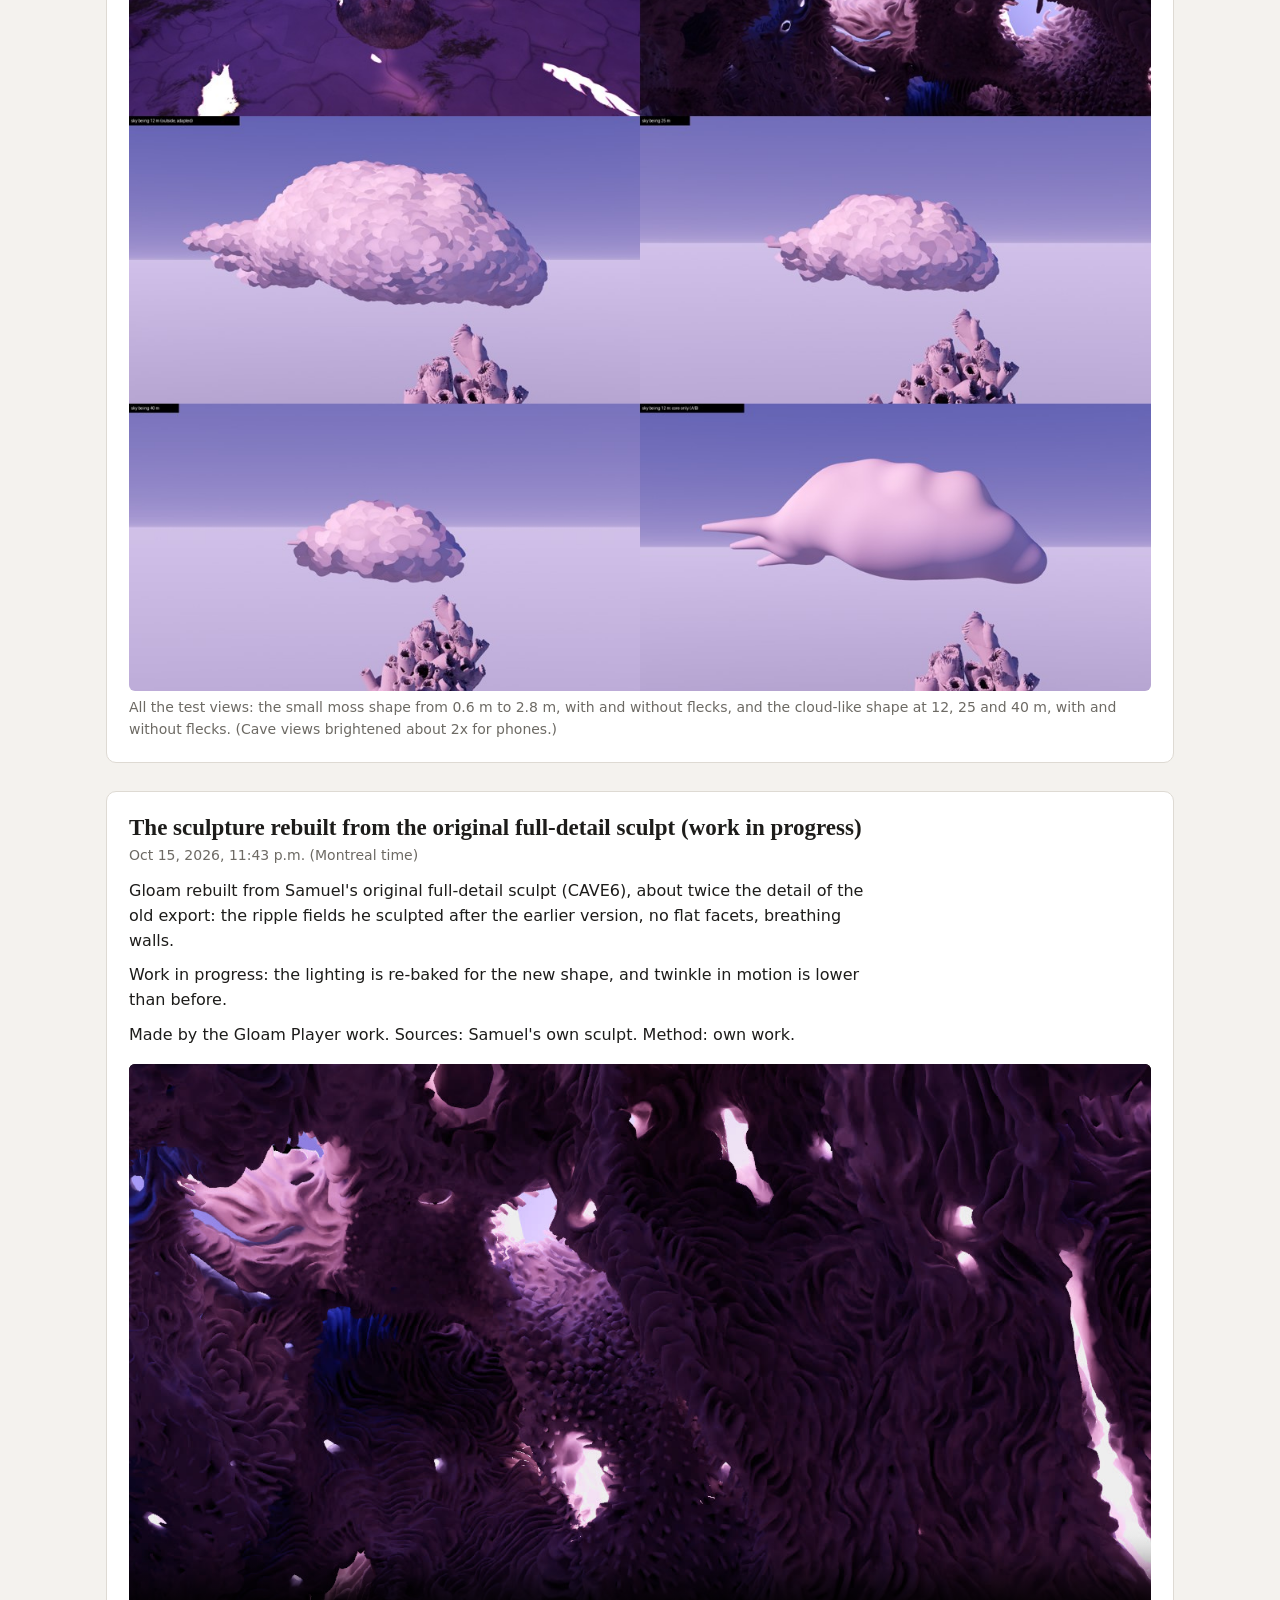
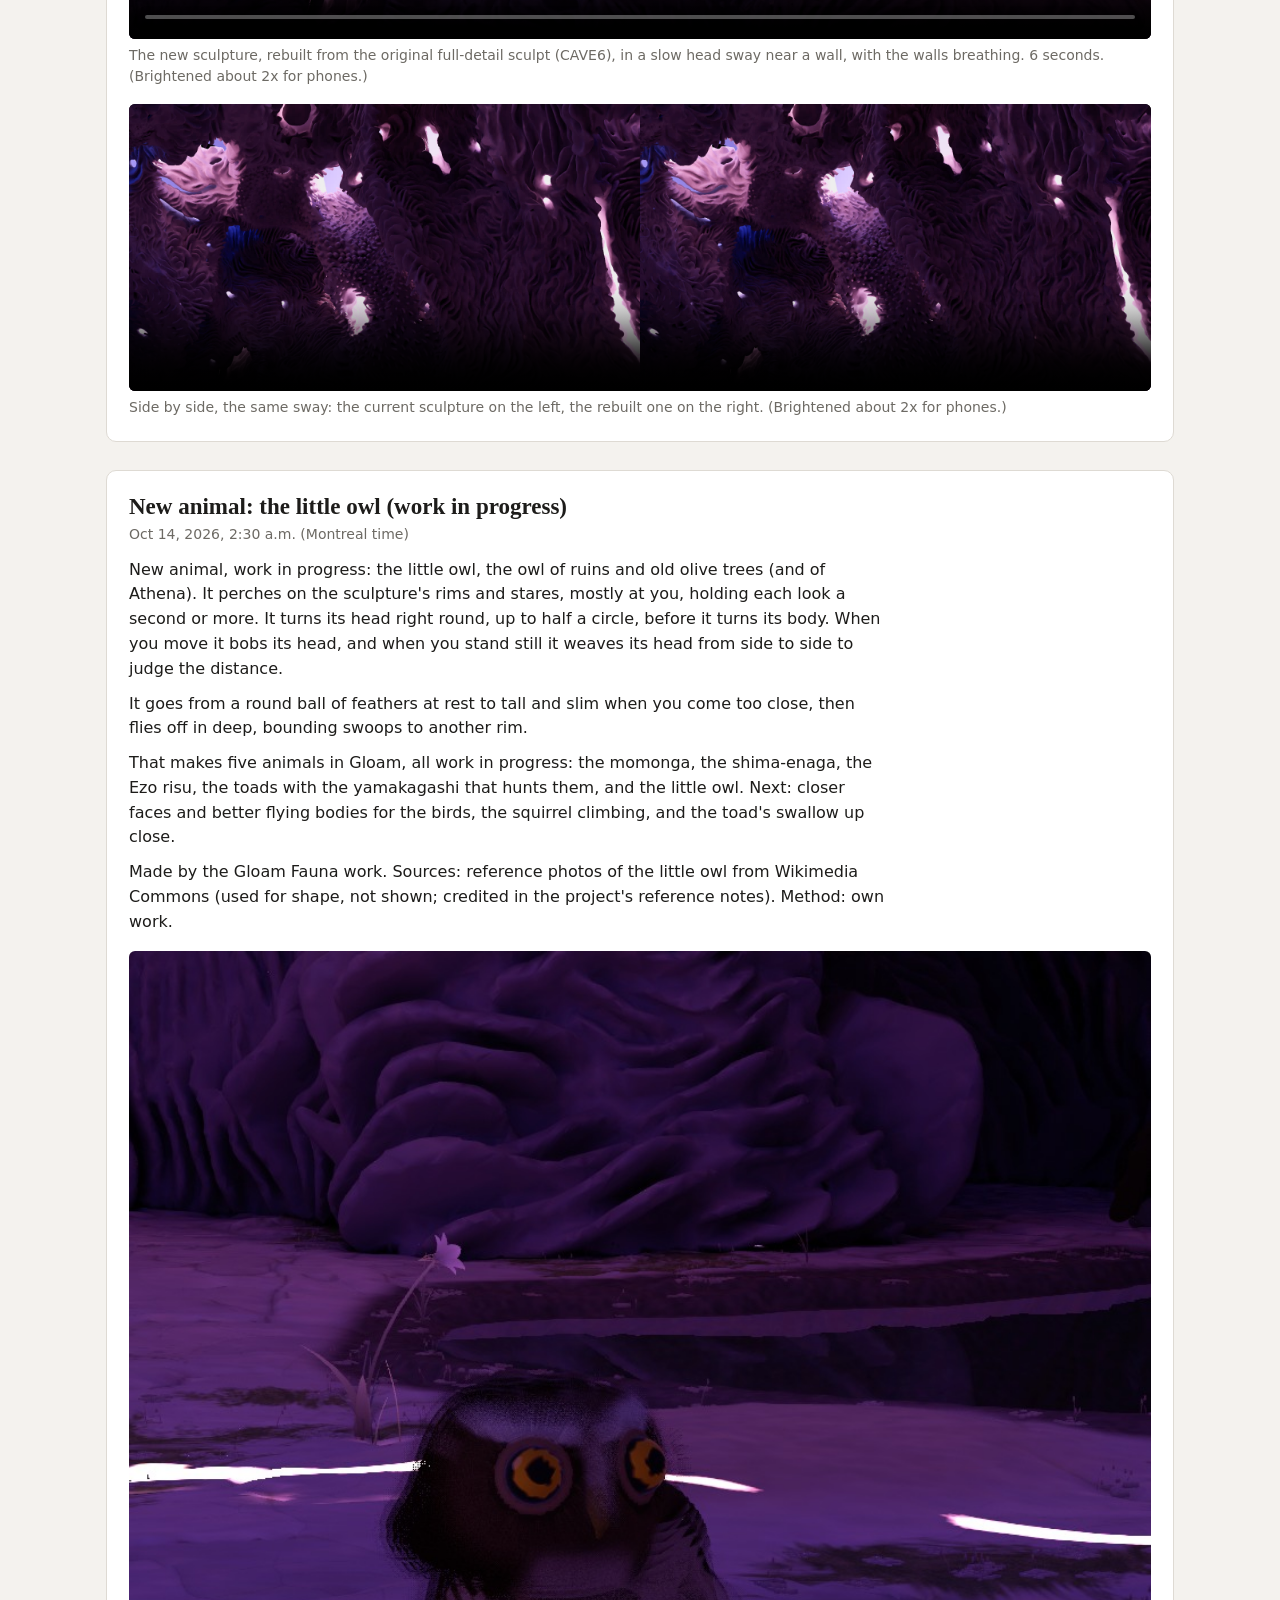
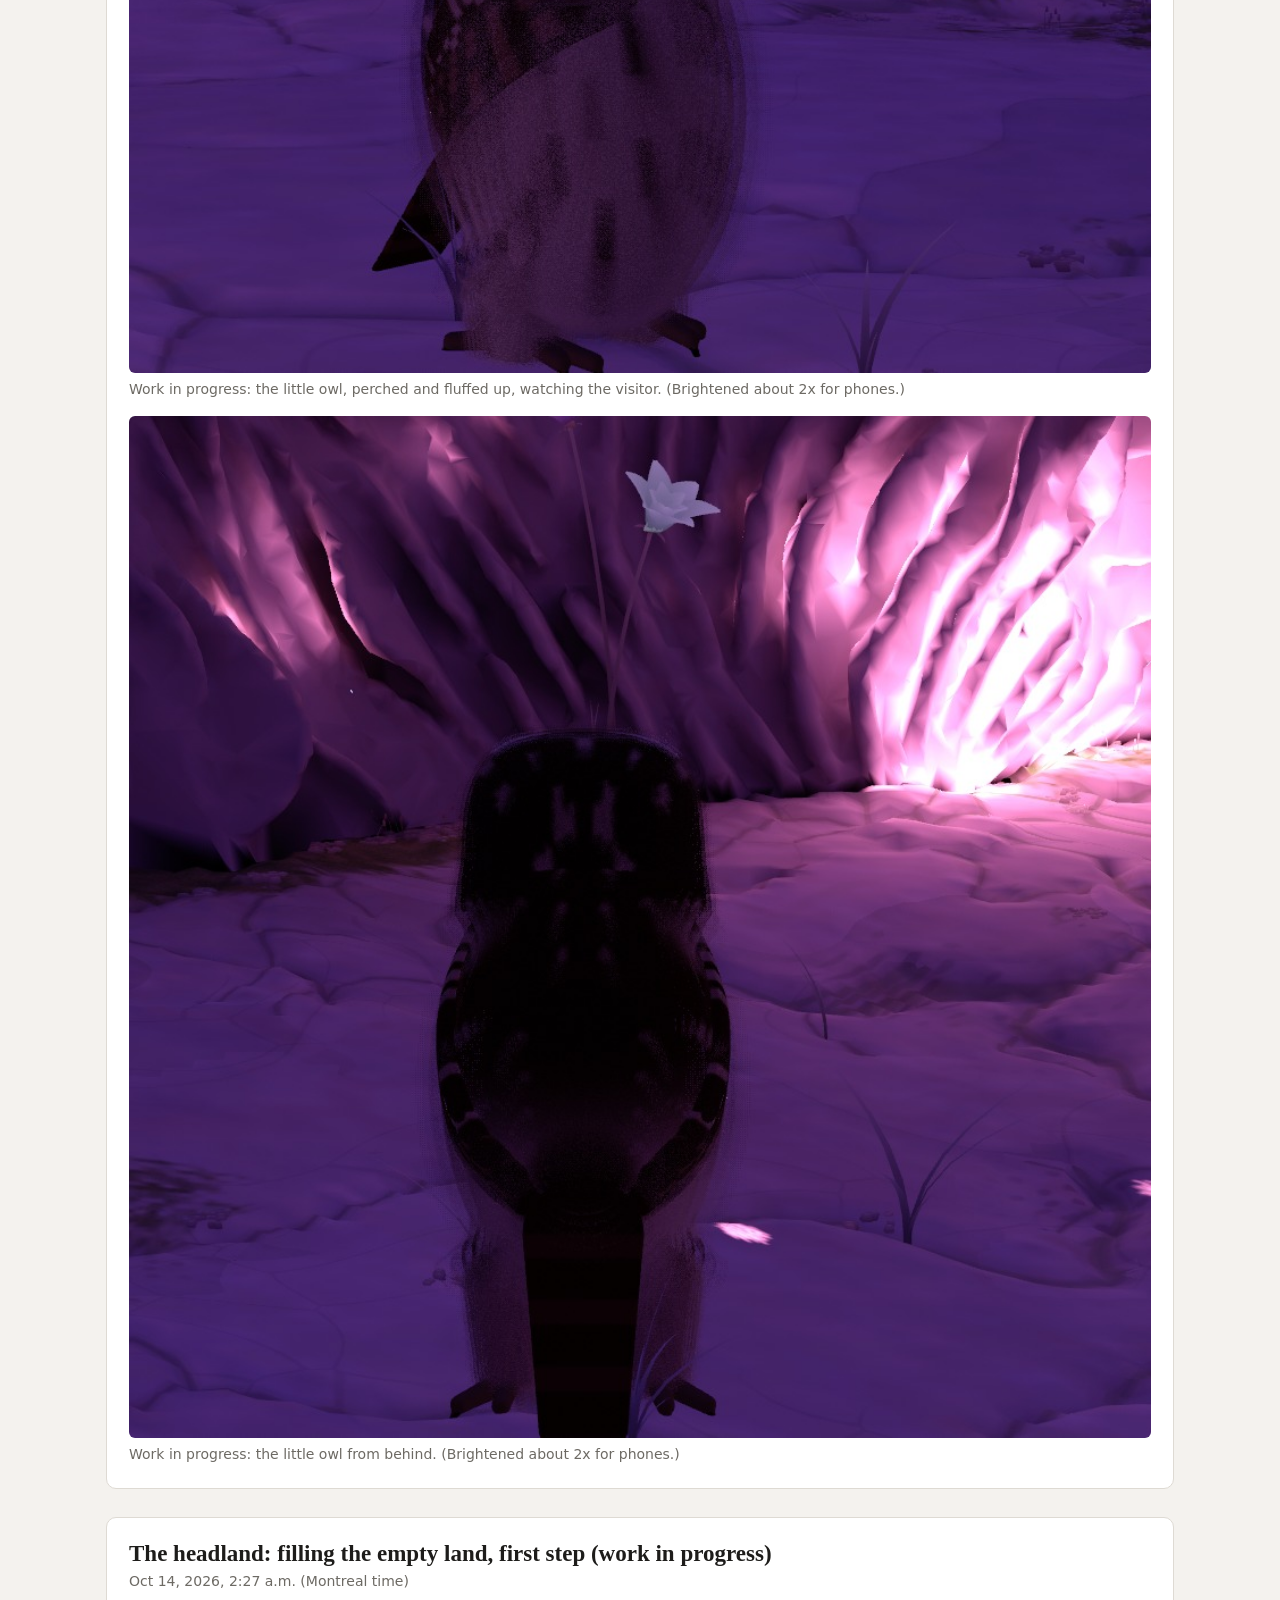
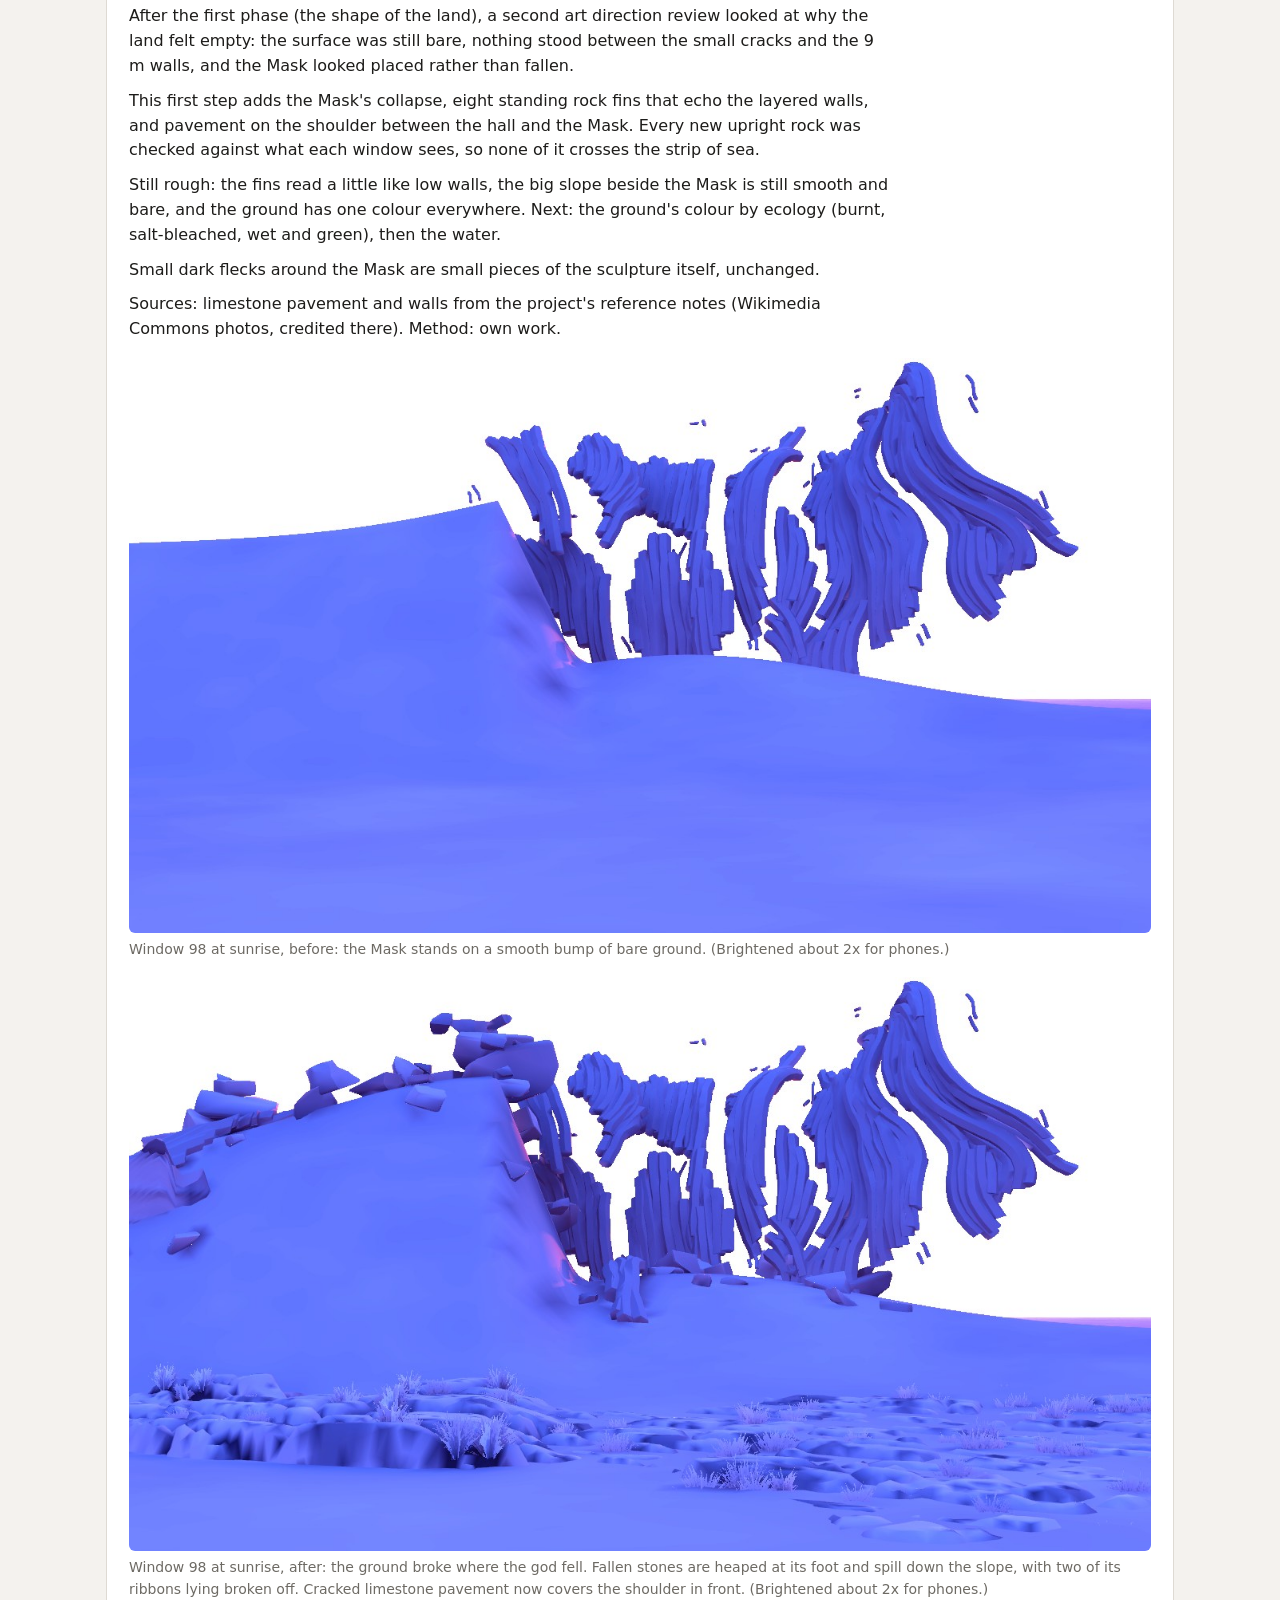
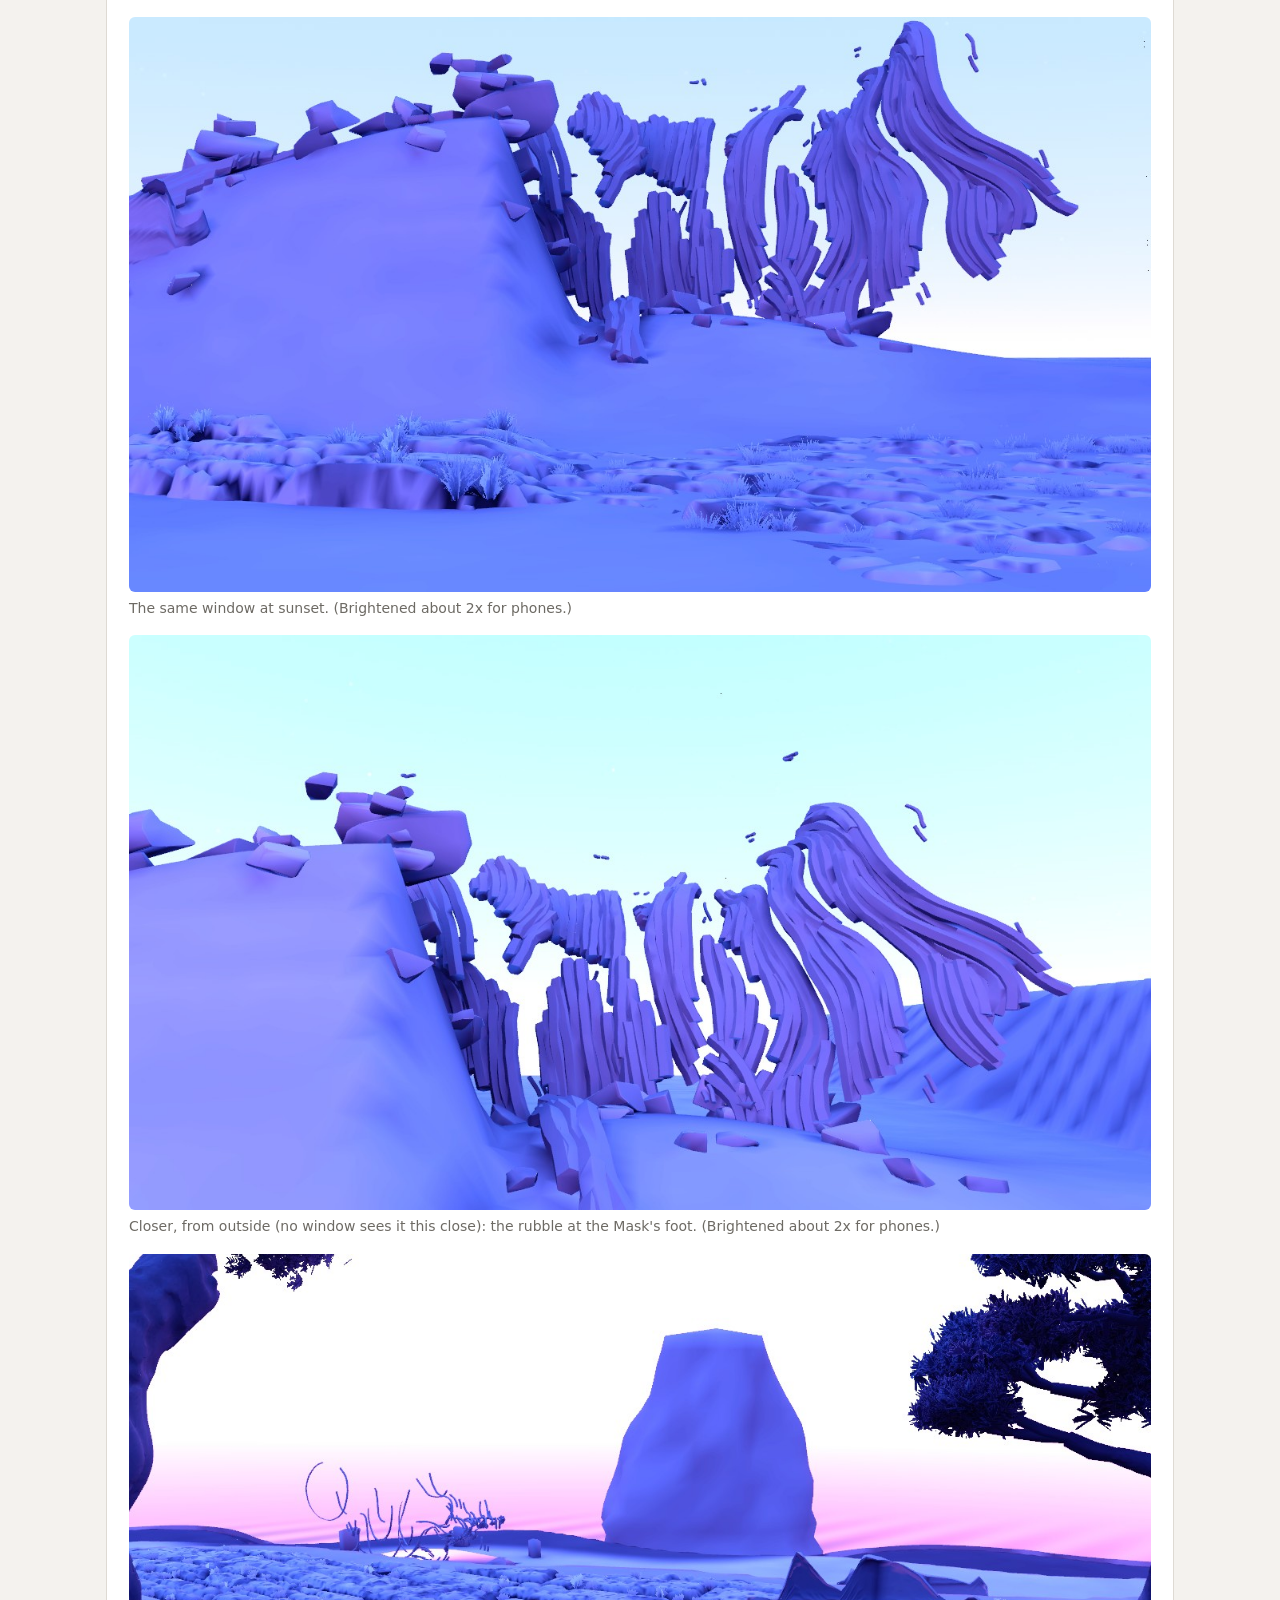
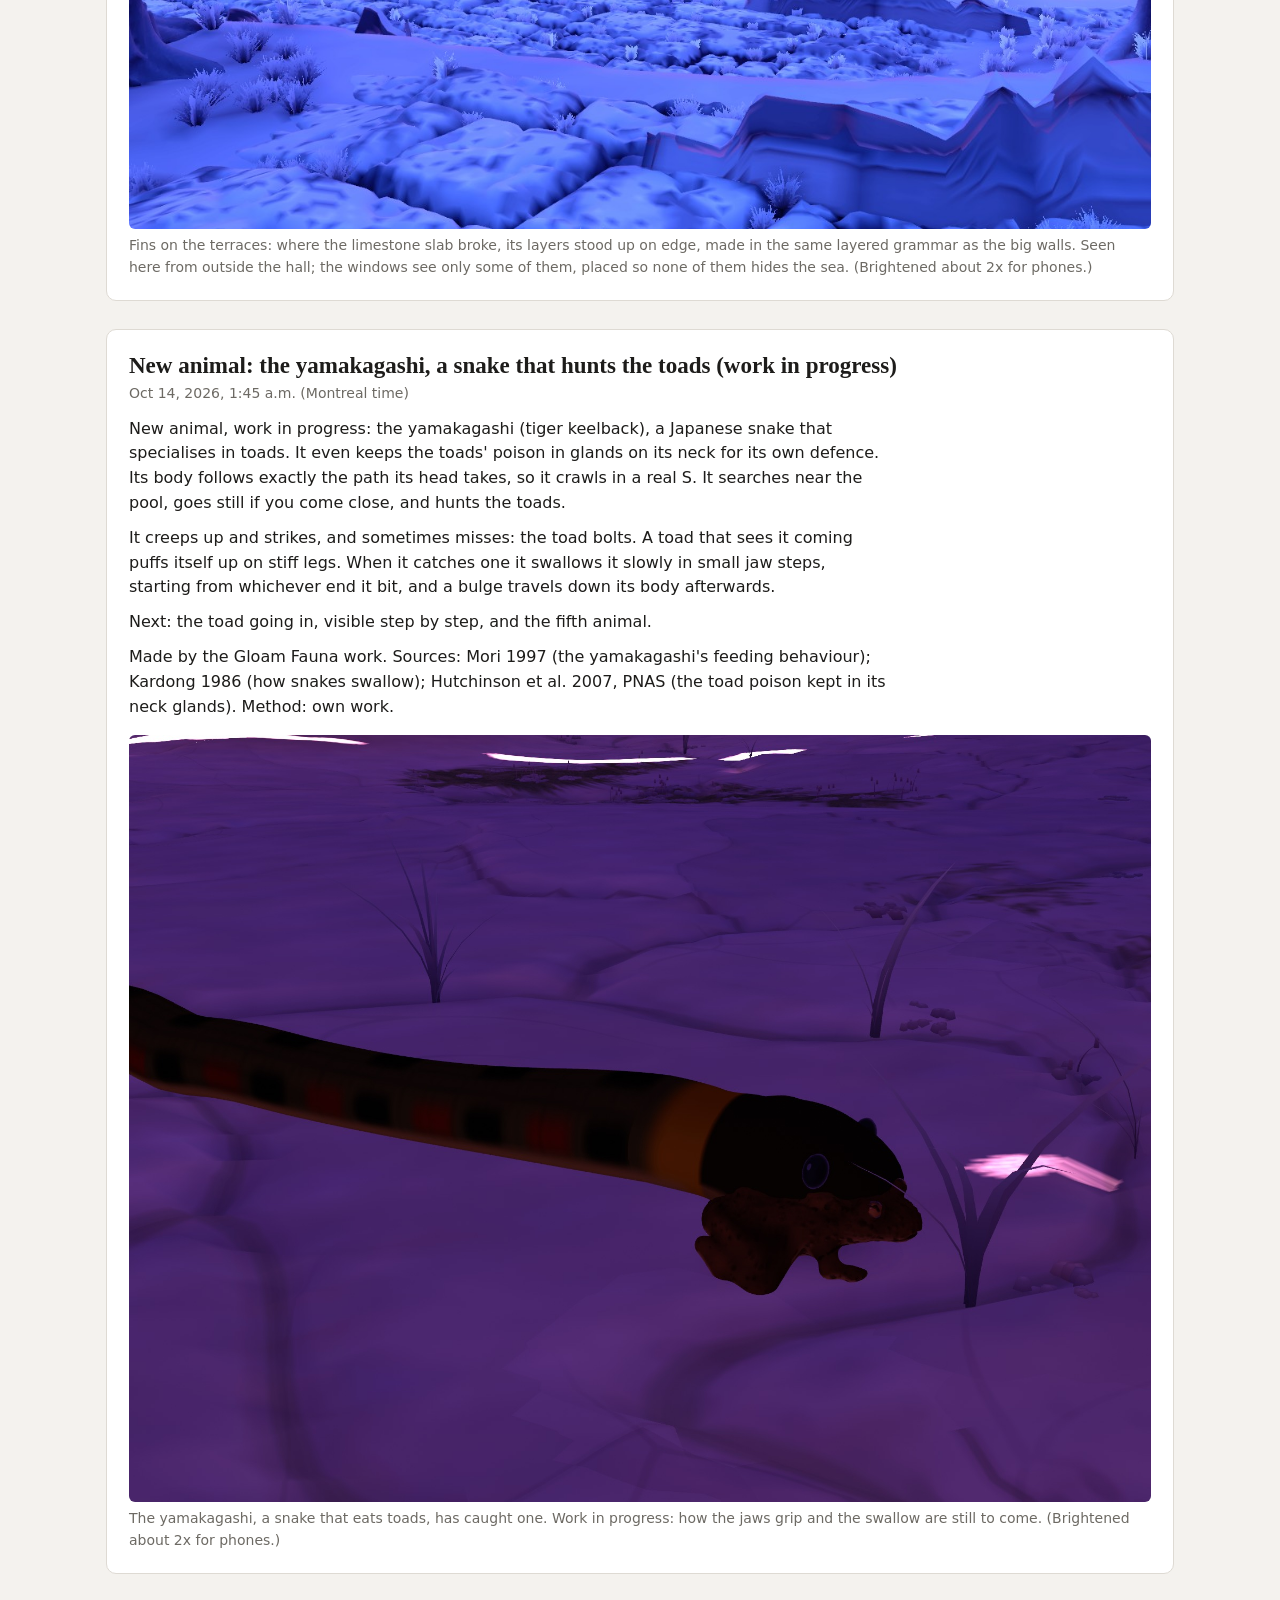
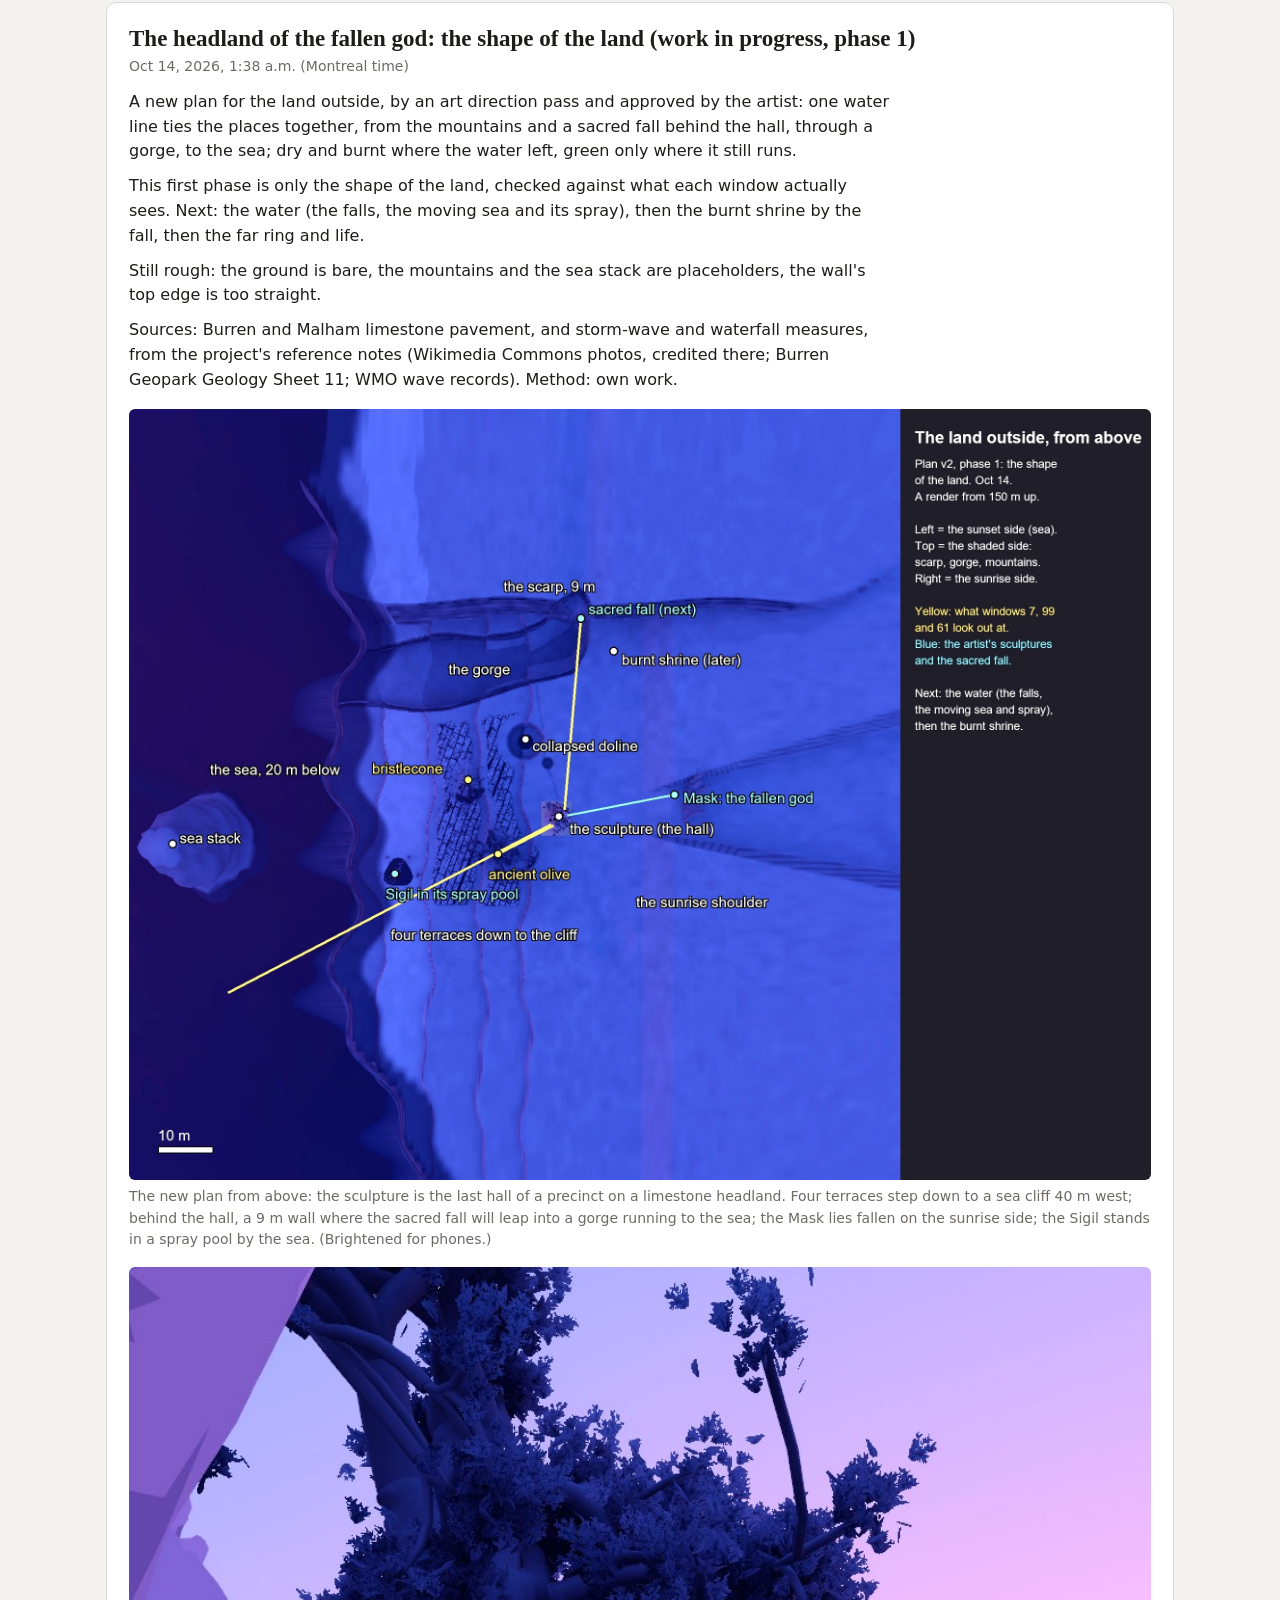
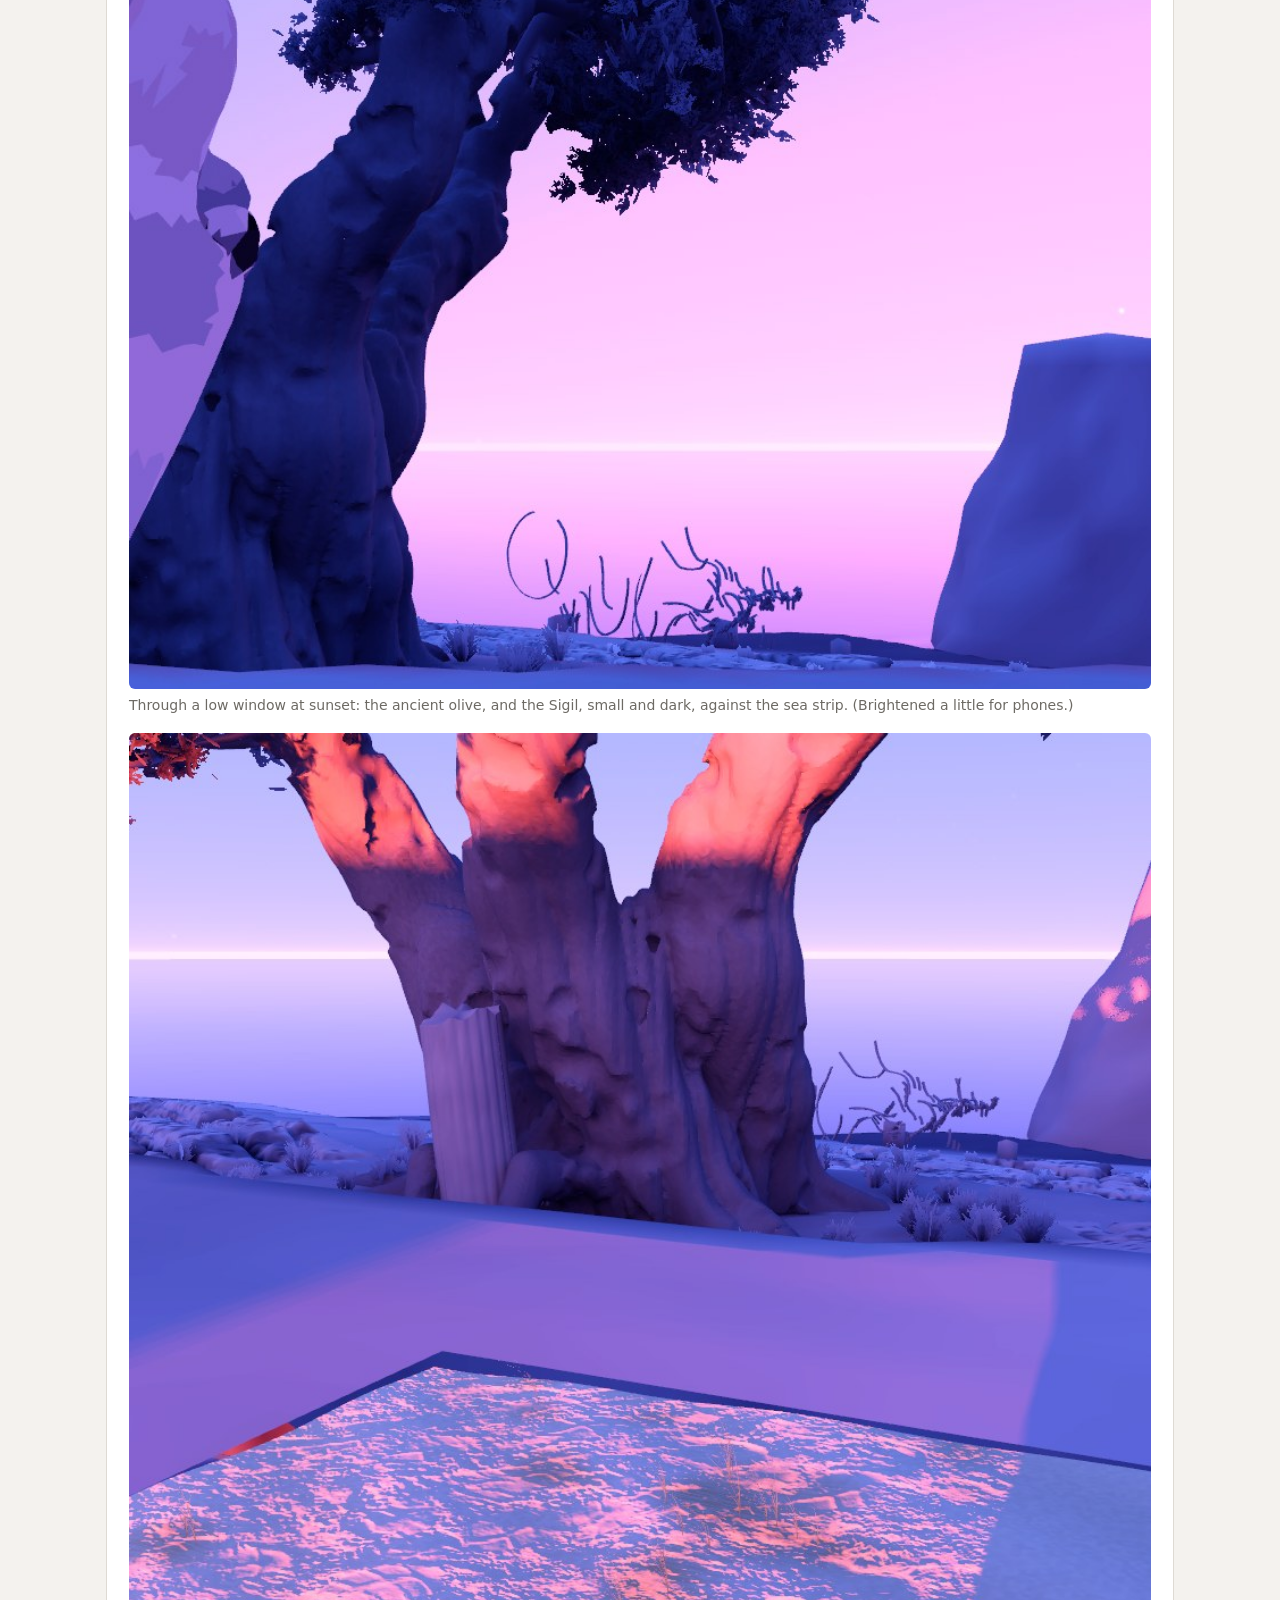
==== commit f7630314: "Front page: the intro (statement, talk, videos, method, legend) moved to a new About page (Samuel); " ====
--- a/index.html
+++ b/index.html
@@ -12,42 +12,10 @@
   <a href="index.html" aria-current="page">Current work</a>
   <a href="archive.html">Progress archive</a>
   <a href="approach.html">Approach</a>
+  <a href="about.html">About</a>
 </nav>
 <header>
-  <h1>Gloam VR: work in progress</h1>
-  <p class="lede"><b>Gloam (Entre chien et loup)</b>, an immersive VR installation by Samuel Arsenault-Brassard.</p>
-  <p class="lede">Gloam is a vast cave, hand-sculpted in virtual reality, developed over four years. Inside, a complete
-    cycle of natural light moves through the architecture, from dawn to midday to twilight to dark and back again. The
-    visitor walks freely through the space with nothing to hold and nothing to press: just the body, the architecture,
-    and the shifting light. The lighting is computed offline at a fidelity no real-time system can match, then streamed
-    and played back inside the headset, giving the cave the weight and presence of a real place, yet holding the traces
-    of a new digital matter. The work draws on Louis Kahn's natural light, James Turrell's light installations, and
-    Edmund Burke's philosophy of the sublime.</p>
-  <section class="intro" aria-label="What Gloam looks like">
-    <figure class="lead"><div class="embed"><iframe src="https://player.vimeo.com/video/1201189417" title="Gloam: artist talk, ELEKTRA / MIAN 2026"
-      allow="fullscreen; picture-in-picture" allowfullscreen loading="lazy"></iframe></div>
-      <figcaption>Artist talk on Gloam, ELEKTRA / MIAN 2026 (about 8 minutes). Made before the work shown on this site:
-        it presents the cave and its light, not the weather now being added.</figcaption></figure>
-    <figure><video src="media/intro/gloam_walk_dusk.mp4" controls muted playsinline preload="metadata" poster="media/intro/gloam_interior_dusk.jpg"></video>
-      <figcaption>Inside Gloam toward dusk, recorded from the headset (May 2026).</figcaption></figure>
-    <figure><img src="media/intro/gloam_interior_openings.jpg" alt="The dark interior of the sculpture with light glowing through small openings">
-      <figcaption>Ridged, hand-sculpted walls and the openings that let the day in.</figcaption></figure>
-    <figure><video src="media/intro/sculpting_in_vr.mp4" controls muted playsinline preload="metadata" poster="media/intro/sculpting_in_vr.jpg"></video>
-      <figcaption>How it is made: the forms are sculpted by hand in virtual reality (May 2026).</figcaption></figure>
-  </section>
-  <p class="lede">These pages follow research toward making the piece a living place: weather (rain that behaves like real water
-    on real stone, wind, dust that settles and is partly washed away), studied for now as offline renders, a ground under
-    the sculpture shaped by years of that weather, and a custom real-time player built for it. Water, light and ground
-    behaviour comes from physics and published measurements rather than effects tuned by eye; a few elements (the
-    amount of dust, the motion of plants and walls, how visible the rain is made) are artistic choices, and are labelled
-    as such. The method, what was tried and what was set aside are kept here as a record.</p>
-  <div class="legend">
-    <span><i class="sw stone"></i>stone</span>
-    <span><i class="sw water"></i>water: drops, wet stone, stains</span>
-    <span class="note">Early studies were grey clay renders (shape and behaviour only); newer ones are drawn in Gloam's own player and light. Click any image to see it full screen.
-      Newest work first. This page shows current work only; earlier studies are in the
-      <a href="archive.html">progress archive</a>, and the methods are on the <a href="approach.html">approach</a> page.</span>
-  </div>
+  <h1>Gloam VR: current work</h1>
 </header>
 <main id="reviews"><p class="empty">Loading...</p></main>
 <div id="lightbox" role="dialog" aria-label="Full screen image"><img alt=""><div class="cap"></div><button aria-label="Close">&times;</button></div>
